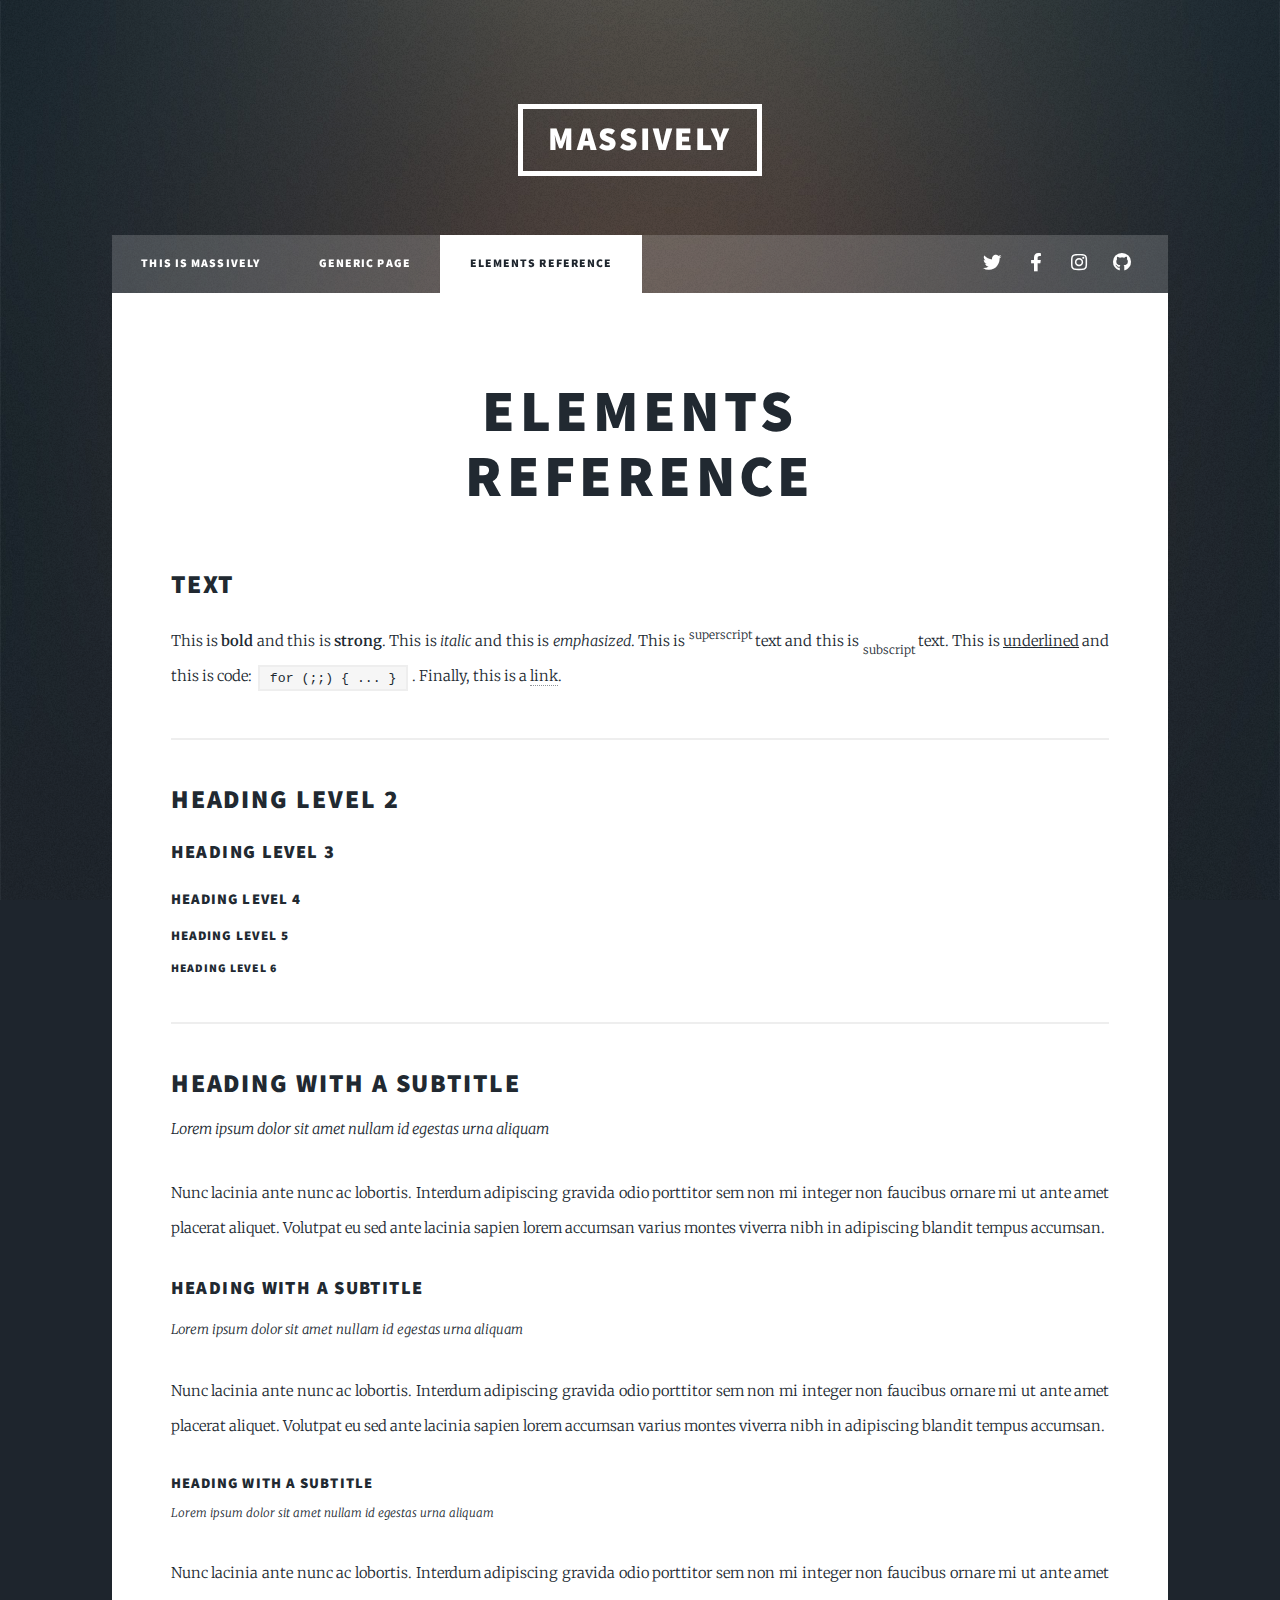
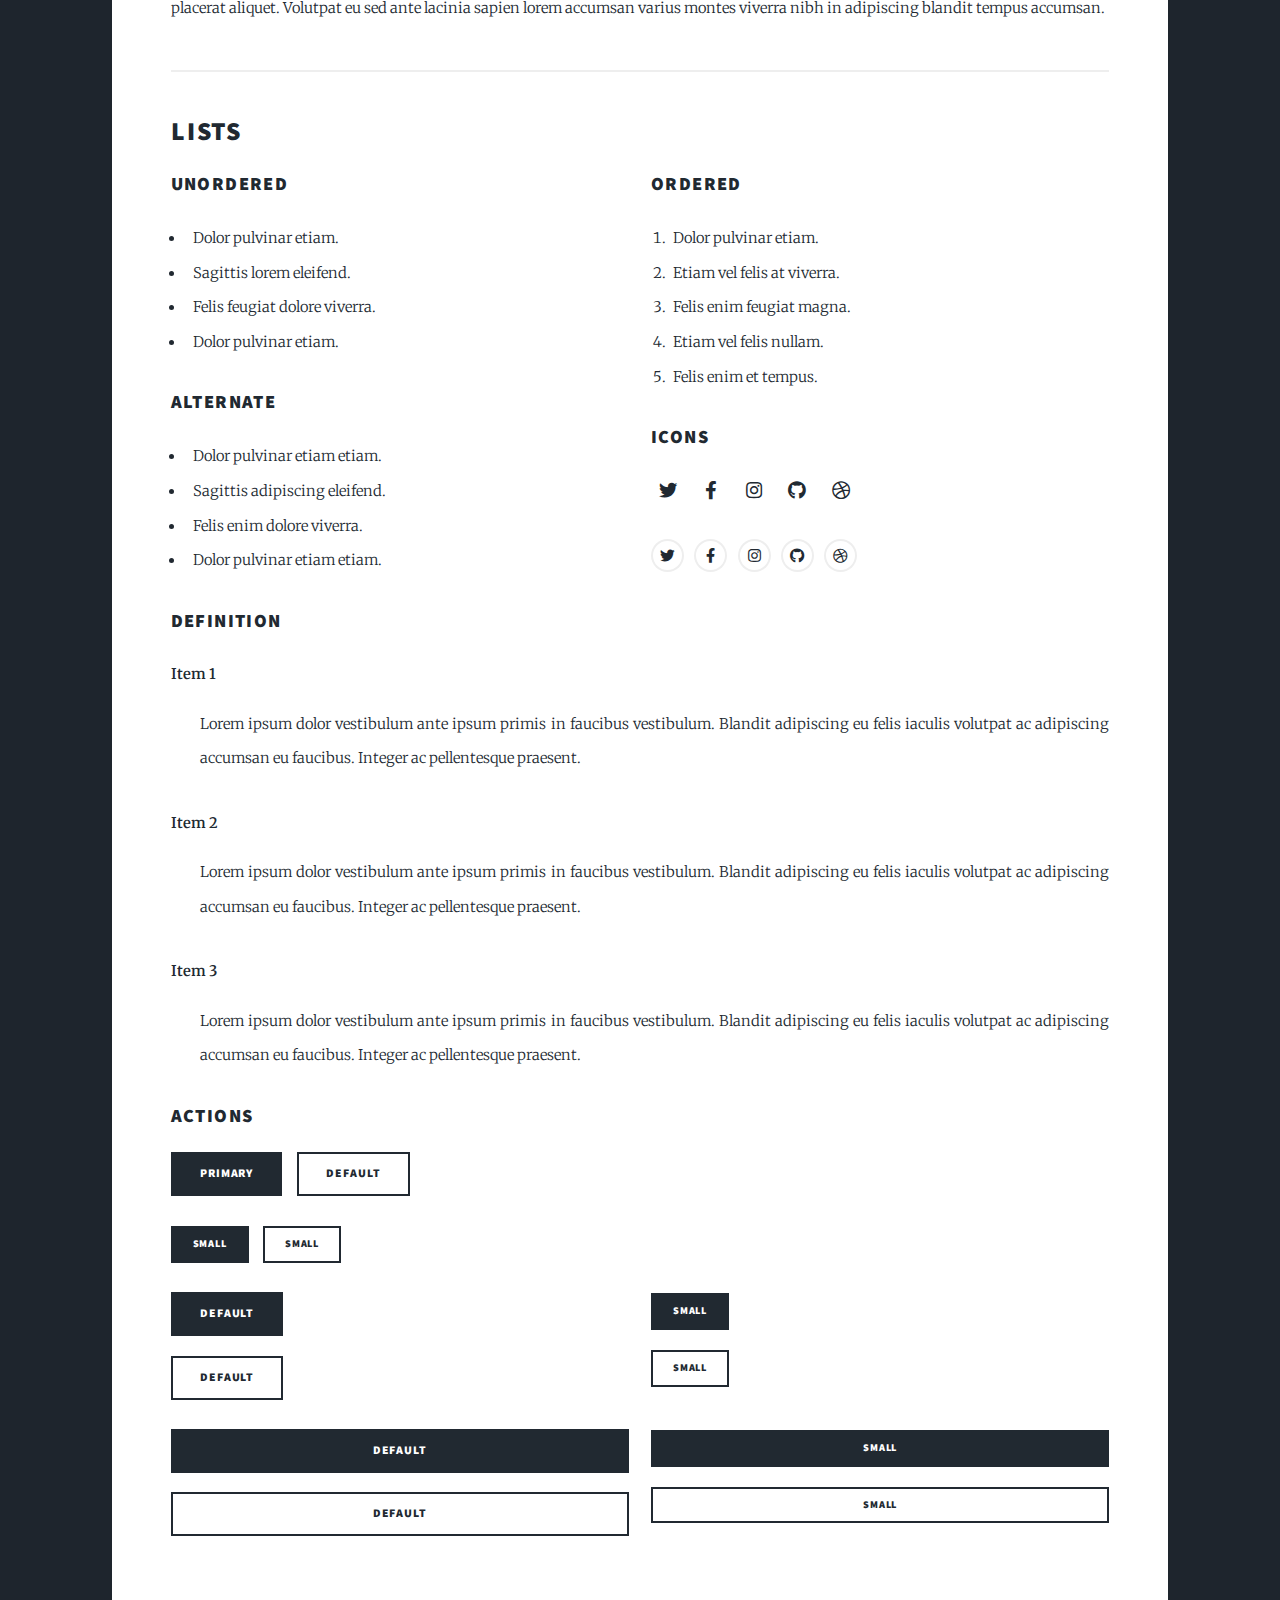
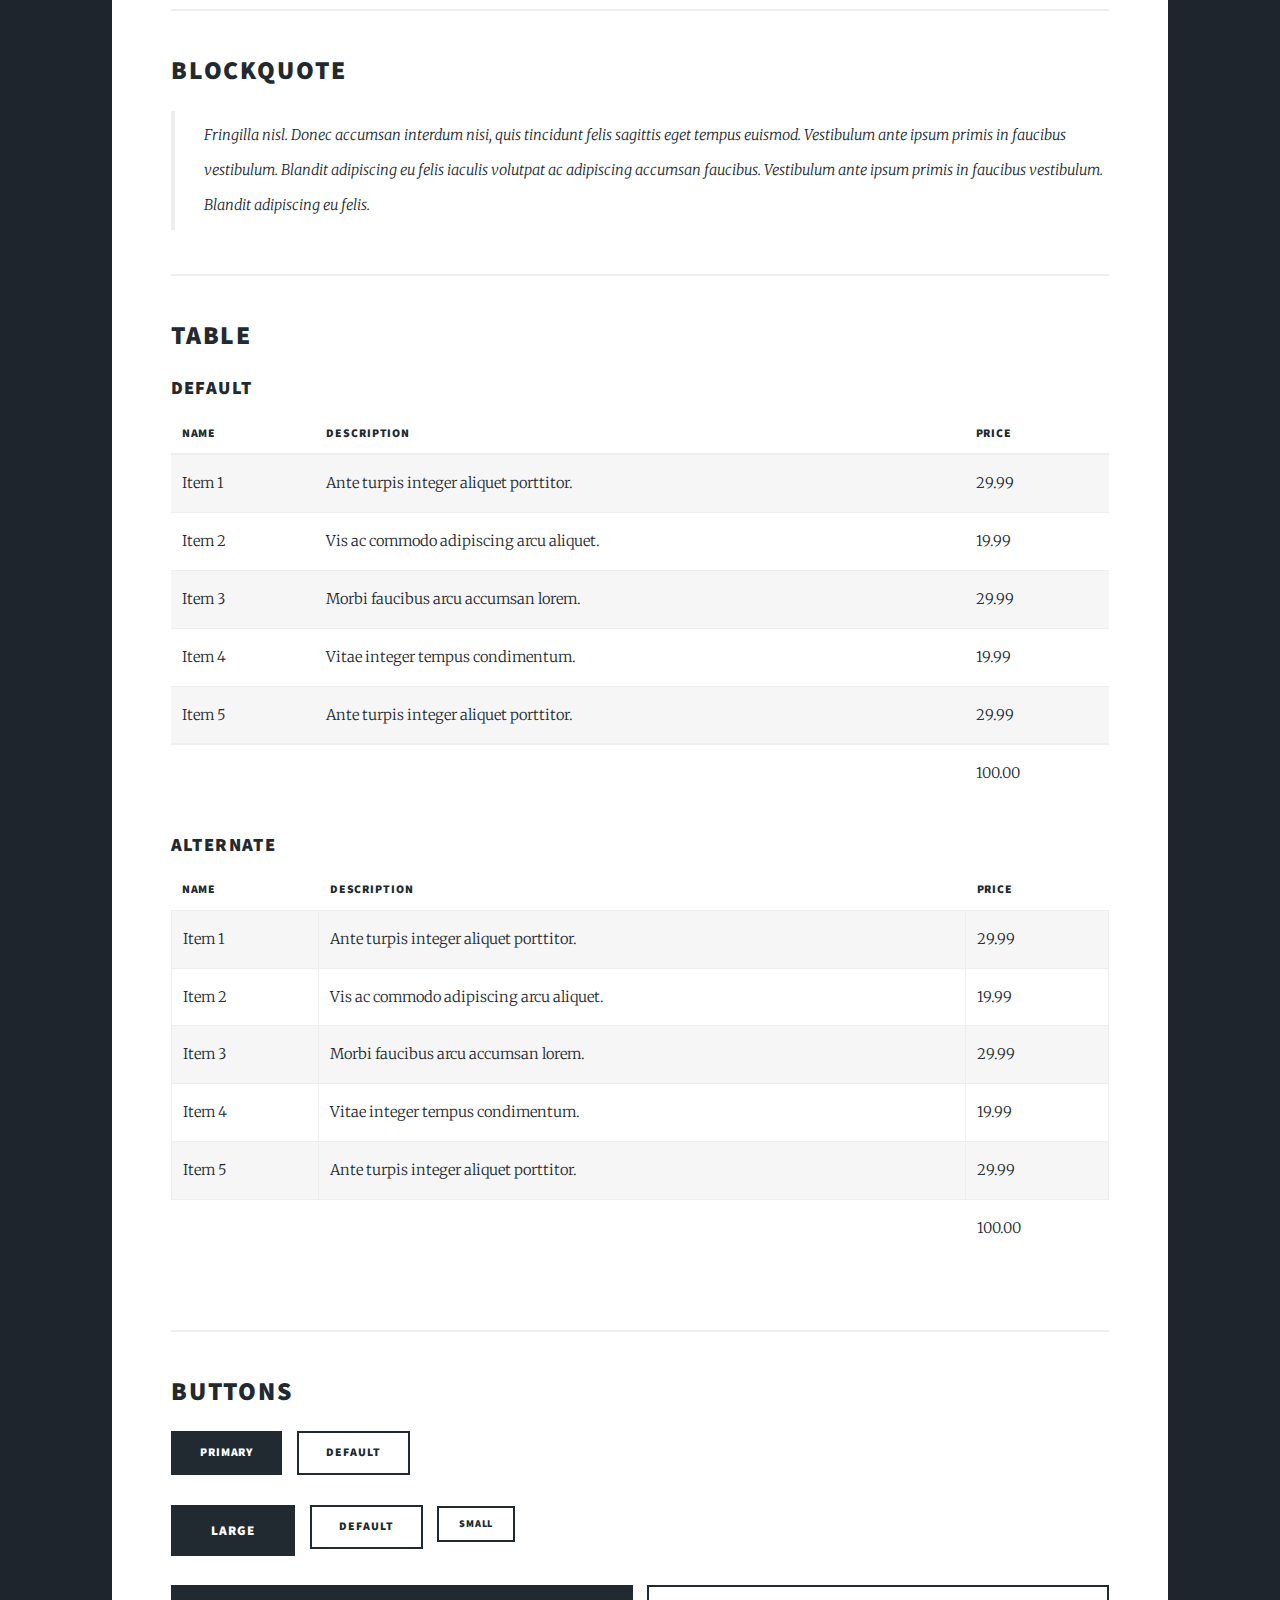
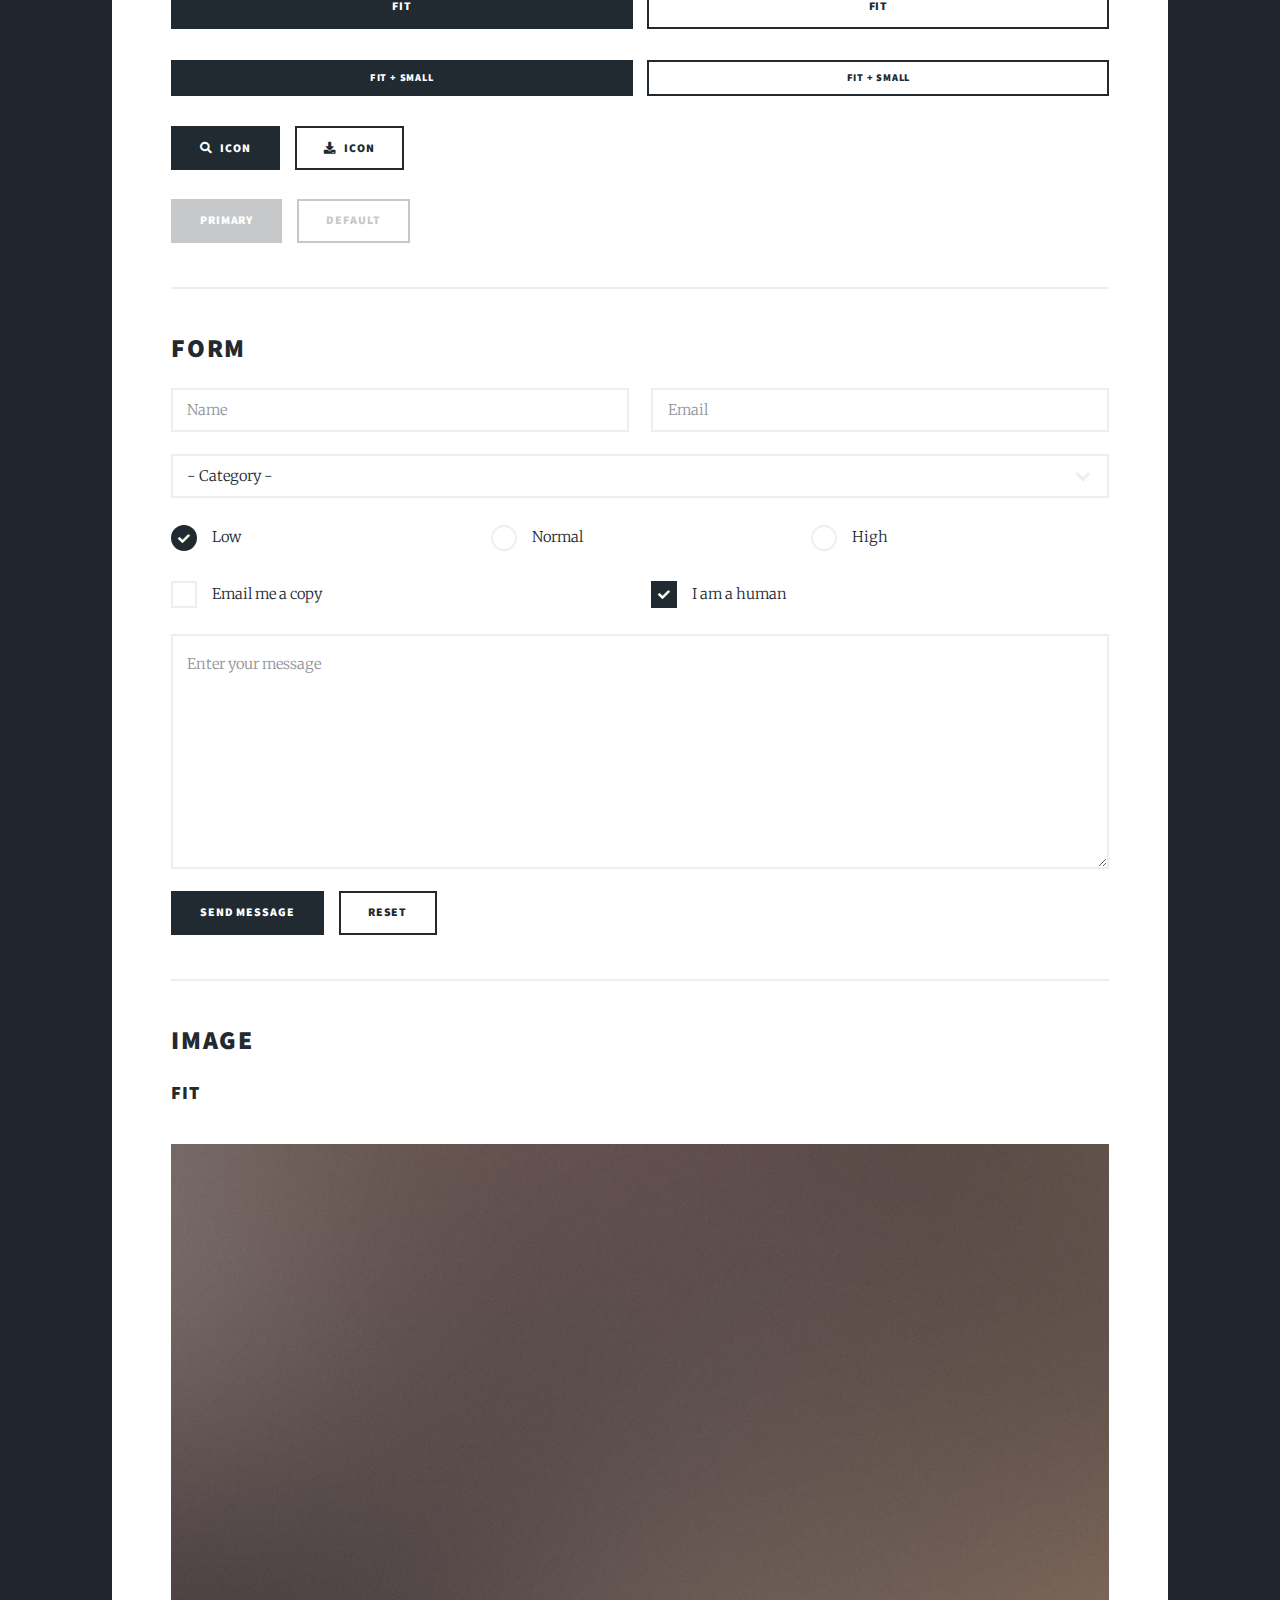
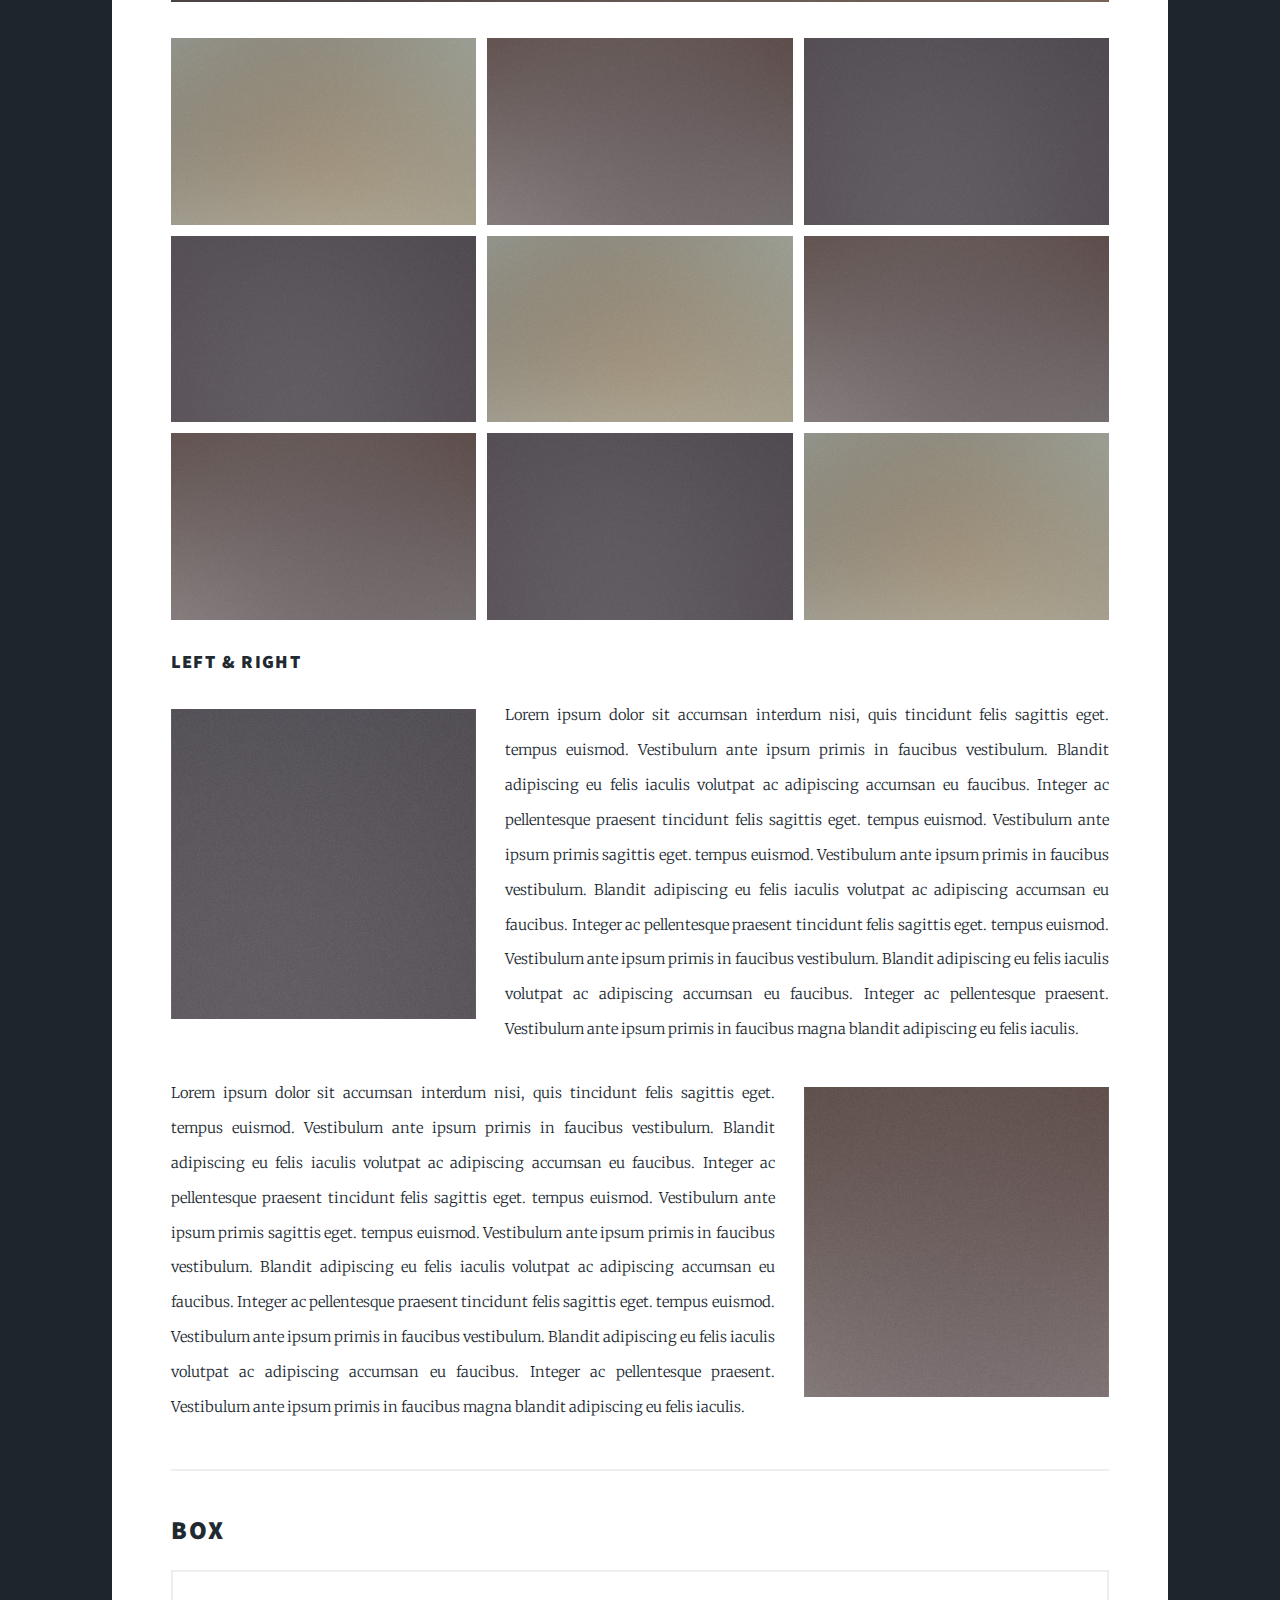
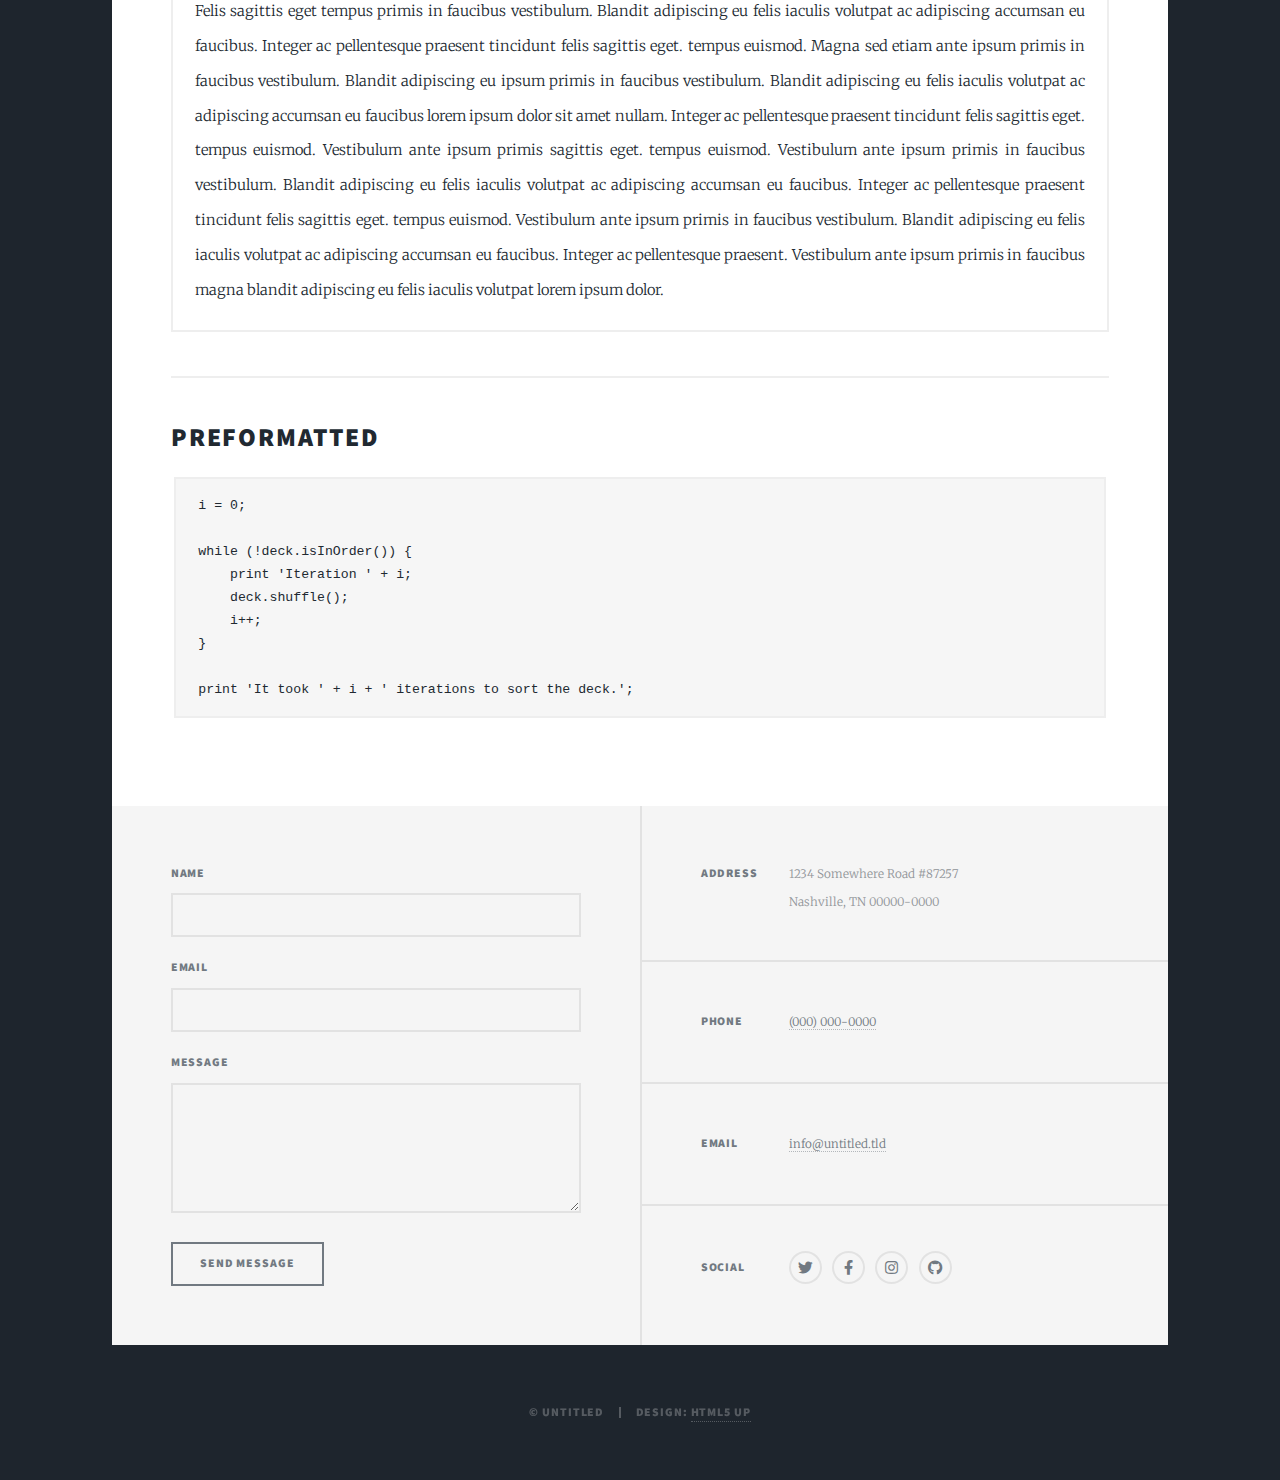
==== elements.html @ 95b08c9f "Add files via upload" ====
<!DOCTYPE HTML>
<!--
	Massively by HTML5 UP
	html5up.net | @ajlkn
	Free for personal and commercial use under the CCA 3.0 license (html5up.net/license)
-->
<html>
	<head>
		<title>Elements Reference - Massively by HTML5 UP</title>
		<meta charset="utf-8" />
		<meta name="viewport" content="width=device-width, initial-scale=1, user-scalable=no" />
		<link rel="stylesheet" href="assets/css/main.css" />
		<noscript><link rel="stylesheet" href="assets/css/noscript.css" /></noscript>
	</head>
	<body class="is-preload">

		<!-- Wrapper -->
			<div id="wrapper">

				<!-- Header -->
					<header id="header">
						<a href="index.html" class="logo">Massively</a>
					</header>

				<!-- Nav -->
					<nav id="nav">
						<ul class="links">
							<li><a href="index.html">This is Massively</a></li>
							<li><a href="generic.html">Generic Page</a></li>
							<li class="active"><a href="elements.html">Elements Reference</a></li>
						</ul>
						<ul class="icons">
							<li><a href="#" class="icon brands fa-twitter"><span class="label">Twitter</span></a></li>
							<li><a href="#" class="icon brands fa-facebook-f"><span class="label">Facebook</span></a></li>
							<li><a href="#" class="icon brands fa-instagram"><span class="label">Instagram</span></a></li>
							<li><a href="#" class="icon brands fa-github"><span class="label">GitHub</span></a></li>
						</ul>
					</nav>

				<!-- Main -->
					<div id="main">

						<!-- Post -->
							<section class="post">
								<header class="major">
									<h1>Elements<br />
									Reference</h1>
								</header>

								<!-- Text stuff -->
									<h2>Text</h2>
									<p>This is <b>bold</b> and this is <strong>strong</strong>. This is <i>italic</i> and this is <em>emphasized</em>.
									This is <sup>superscript</sup> text and this is <sub>subscript</sub> text.
									This is <u>underlined</u> and this is code: <code>for (;;) { ... }</code>.
									Finally, this is a <a href="#">link</a>.</p>
									<hr />
									<h2>Heading Level 2</h2>
									<h3>Heading Level 3</h3>
									<h4>Heading Level 4</h4>
									<h5>Heading Level 5</h5>
									<h6>Heading Level 6</h6>
									<hr />
									<header>
										<h2>Heading with a Subtitle</h2>
										<p>Lorem ipsum dolor sit amet nullam id egestas urna aliquam</p>
									</header>
									<p>Nunc lacinia ante nunc ac lobortis. Interdum adipiscing gravida odio porttitor sem non mi integer non faucibus ornare mi ut ante amet placerat aliquet. Volutpat eu sed ante lacinia sapien lorem accumsan varius montes viverra nibh in adipiscing blandit tempus accumsan.</p>
									<header>
										<h3>Heading with a Subtitle</h3>
										<p>Lorem ipsum dolor sit amet nullam id egestas urna aliquam</p>
									</header>
									<p>Nunc lacinia ante nunc ac lobortis. Interdum adipiscing gravida odio porttitor sem non mi integer non faucibus ornare mi ut ante amet placerat aliquet. Volutpat eu sed ante lacinia sapien lorem accumsan varius montes viverra nibh in adipiscing blandit tempus accumsan.</p>
									<header>
										<h4>Heading with a Subtitle</h4>
										<p>Lorem ipsum dolor sit amet nullam id egestas urna aliquam</p>
									</header>
									<p>Nunc lacinia ante nunc ac lobortis. Interdum adipiscing gravida odio porttitor sem non mi integer non faucibus ornare mi ut ante amet placerat aliquet. Volutpat eu sed ante lacinia sapien lorem accumsan varius montes viverra nibh in adipiscing blandit tempus accumsan.</p>

									<hr />

								<!-- Lists -->
									<h2>Lists</h2>
									<div class="row">
										<div class="col-6 col-12-small">

											<h3>Unordered</h3>
											<ul>
												<li>Dolor pulvinar etiam.</li>
												<li>Sagittis lorem eleifend.</li>
												<li>Felis feugiat dolore viverra.</li>
												<li>Dolor pulvinar etiam.</li>
											</ul>

											<h3>Alternate</h3>
											<ul class="alt">
												<li>Dolor pulvinar etiam etiam.</li>
												<li>Sagittis adipiscing eleifend.</li>
												<li>Felis enim dolore viverra.</li>
												<li>Dolor pulvinar etiam etiam.</li>
											</ul>

										</div>
										<div class="col-6 col-12-small">

											<h3>Ordered</h3>
											<ol>
												<li>Dolor pulvinar etiam.</li>
												<li>Etiam vel felis at viverra.</li>
												<li>Felis enim feugiat magna.</li>
												<li>Etiam vel felis nullam.</li>
												<li>Felis enim et tempus.</li>
											</ol>

											<h3>Icons</h3>
											<ul class="icons">
												<li><a href="#" class="icon brands fa-twitter"><span class="label">Twitter</span></a></li>
												<li><a href="#" class="icon brands fa-facebook-f"><span class="label">Facebook</span></a></li>
												<li><a href="#" class="icon brands fa-instagram"><span class="label">Instagram</span></a></li>
												<li><a href="#" class="icon brands fa-github"><span class="label">Github</span></a></li>
												<li><a href="#" class="icon brands fa-dribbble"><span class="label">Dribbble</span></a></li>
											</ul>
											<ul class="icons alt">
												<li><a href="#" class="icon brands alt fa-twitter"><span class="label">Twitter</span></a></li>
												<li><a href="#" class="icon brands alt fa-facebook-f"><span class="label">Facebook</span></a></li>
												<li><a href="#" class="icon brands alt fa-instagram"><span class="label">Instagram</span></a></li>
												<li><a href="#" class="icon brands alt fa-github"><span class="label">Github</span></a></li>
												<li><a href="#" class="icon brands alt fa-dribbble"><span class="label">Dribbble</span></a></li>
											</ul>

										</div>
									</div>
									<h3>Definition</h3>
									<dl>
										<dt>Item 1</dt>
										<dd>
											<p>Lorem ipsum dolor vestibulum ante ipsum primis in faucibus vestibulum. Blandit adipiscing eu felis iaculis volutpat ac adipiscing accumsan eu faucibus. Integer ac pellentesque praesent.</p>
										</dd>
										<dt>Item 2</dt>
										<dd>
											<p>Lorem ipsum dolor vestibulum ante ipsum primis in faucibus vestibulum. Blandit adipiscing eu felis iaculis volutpat ac adipiscing accumsan eu faucibus. Integer ac pellentesque praesent.</p>
										</dd>
										<dt>Item 3</dt>
										<dd>
											<p>Lorem ipsum dolor vestibulum ante ipsum primis in faucibus vestibulum. Blandit adipiscing eu felis iaculis volutpat ac adipiscing accumsan eu faucibus. Integer ac pellentesque praesent.</p>
										</dd>
									</dl>

									<h3>Actions</h3>
									<ul class="actions">
										<li><a href="#" class="button primary">Primary</a></li>
										<li><a href="#" class="button">Default</a></li>
									</ul>
									<ul class="actions small">
										<li><a href="#" class="button primary small">Small</a></li>
										<li><a href="#" class="button small">Small</a></li>
									</ul>
									<div class="row">
										<div class="col-6 col-12-small">
											<ul class="actions stacked">
												<li><a href="#" class="button primary">Default</a></li>
												<li><a href="#" class="button">Default</a></li>
											</ul>
										</div>
										<div class="col-6 col-12-small">
											<ul class="actions stacked">
												<li><a href="#" class="button primary small">Small</a></li>
												<li><a href="#" class="button small">Small</a></li>
											</ul>
										</div>
									</div>
									<div class="row">
										<div class="col-6 col-12-small">
											<ul class="actions stacked">
												<li><a href="#" class="button primary fit">Default</a></li>
												<li><a href="#" class="button fit">Default</a></li>
											</ul>
										</div>
										<div class="col-6 col-12-small">
											<ul class="actions stacked">
												<li><a href="#" class="button primary small fit">Small</a></li>
												<li><a href="#" class="button small fit">Small</a></li>
											</ul>
										</div>
									</div>

									<hr />

								<!-- Blockquote -->
									<h2>Blockquote</h2>
									<blockquote>Fringilla nisl. Donec accumsan interdum nisi, quis tincidunt felis sagittis eget tempus euismod. Vestibulum ante ipsum primis in faucibus vestibulum. Blandit adipiscing eu felis iaculis volutpat ac adipiscing accumsan faucibus. Vestibulum ante ipsum primis in faucibus vestibulum. Blandit adipiscing eu felis.</blockquote>

									<hr />

								<!-- Table -->
									<h2>Table</h2>

									<h3>Default</h3>
									<div class="table-wrapper">
										<table>
											<thead>
												<tr>
													<th>Name</th>
													<th>Description</th>
													<th>Price</th>
												</tr>
											</thead>
											<tbody>
												<tr>
													<td>Item 1</td>
													<td>Ante turpis integer aliquet porttitor.</td>
													<td>29.99</td>
												</tr>
												<tr>
													<td>Item 2</td>
													<td>Vis ac commodo adipiscing arcu aliquet.</td>
													<td>19.99</td>
												</tr>
												<tr>
													<td>Item 3</td>
													<td> Morbi faucibus arcu accumsan lorem.</td>
													<td>29.99</td>
												</tr>
												<tr>
													<td>Item 4</td>
													<td>Vitae integer tempus condimentum.</td>
													<td>19.99</td>
												</tr>
												<tr>
													<td>Item 5</td>
													<td>Ante turpis integer aliquet porttitor.</td>
													<td>29.99</td>
												</tr>
											</tbody>
											<tfoot>
												<tr>
													<td colspan="2"></td>
													<td>100.00</td>
												</tr>
											</tfoot>
										</table>
									</div>

									<h3>Alternate</h3>
									<div class="table-wrapper">
										<table class="alt">
											<thead>
												<tr>
													<th>Name</th>
													<th>Description</th>
													<th>Price</th>
												</tr>
											</thead>
											<tbody>
												<tr>
													<td>Item 1</td>
													<td>Ante turpis integer aliquet porttitor.</td>
													<td>29.99</td>
												</tr>
												<tr>
													<td>Item 2</td>
													<td>Vis ac commodo adipiscing arcu aliquet.</td>
													<td>19.99</td>
												</tr>
												<tr>
													<td>Item 3</td>
													<td> Morbi faucibus arcu accumsan lorem.</td>
													<td>29.99</td>
												</tr>
												<tr>
													<td>Item 4</td>
													<td>Vitae integer tempus condimentum.</td>
													<td>19.99</td>
												</tr>
												<tr>
													<td>Item 5</td>
													<td>Ante turpis integer aliquet porttitor.</td>
													<td>29.99</td>
												</tr>
											</tbody>
											<tfoot>
												<tr>
													<td colspan="2"></td>
													<td>100.00</td>
												</tr>
											</tfoot>
										</table>
									</div>

									<hr />

								<!-- Buttons -->
									<h2>Buttons</h2>
									<ul class="actions">
										<li><a href="#" class="button primary">Primary</a></li>
										<li><a href="#" class="button">Default</a></li>
									</ul>
									<ul class="actions">
										<li><a href="#" class="button primary large">Large</a></li>
										<li><a href="#" class="button">Default</a></li>
										<li><a href="#" class="button small">Small</a></li>
									</ul>
									<ul class="actions fit">
										<li><a href="#" class="button primary fit">Fit</a></li>
										<li><a href="#" class="button fit">Fit</a></li>
									</ul>
									<ul class="actions fit small">
										<li><a href="#" class="button primary fit small">Fit + Small</a></li>
										<li><a href="#" class="button fit small">Fit + Small</a></li>
									</ul>
									<ul class="actions">
										<li><a href="#" class="button primary icon solid fa-search">Icon</a></li>
										<li><a href="#" class="button icon solid fa-download">Icon</a></li>
									</ul>
									<ul class="actions">
										<li><span class="button primary disabled">Primary</span></li>
										<li><span class="button disabled">Default</span></li>
									</ul>

									<hr />

								<!-- Form -->
									<h2>Form</h2>

									<form method="post" action="#">
										<div class="row gtr-uniform">
											<div class="col-6 col-12-xsmall">
												<input type="text" name="demo-name" id="demo-name" value="" placeholder="Name" />
											</div>
											<div class="col-6 col-12-xsmall">
												<input type="email" name="demo-email" id="demo-email" value="" placeholder="Email" />
											</div>
											<!-- Break -->
											<div class="col-12">
												<select name="demo-category" id="demo-category">
													<option value="">- Category -</option>
													<option value="1">Manufacturing</option>
													<option value="1">Shipping</option>
													<option value="1">Administration</option>
													<option value="1">Human Resources</option>
												</select>
											</div>
											<!-- Break -->
											<div class="col-4 col-12-small">
												<input type="radio" id="demo-priority-low" name="demo-priority" checked>
												<label for="demo-priority-low">Low</label>
											</div>
											<div class="col-4 col-12-small">
												<input type="radio" id="demo-priority-normal" name="demo-priority">
												<label for="demo-priority-normal">Normal</label>
											</div>
											<div class="col-4 col-12-small">
												<input type="radio" id="demo-priority-high" name="demo-priority">
												<label for="demo-priority-high">High</label>
											</div>
											<!-- Break -->
											<div class="col-6 col-12-small">
												<input type="checkbox" id="demo-copy" name="demo-copy">
												<label for="demo-copy">Email me a copy</label>
											</div>
											<div class="col-6 col-12-small">
												<input type="checkbox" id="demo-human" name="demo-human" checked>
												<label for="demo-human">I am a human</label>
											</div>
											<!-- Break -->
											<div class="col-12">
												<textarea name="demo-message" id="demo-message" placeholder="Enter your message" rows="6"></textarea>
											</div>
											<!-- Break -->
											<div class="col-12">
												<ul class="actions">
													<li><input type="submit" value="Send Message" class="primary" /></li>
													<li><input type="reset" value="Reset" /></li>
												</ul>
											</div>
										</div>
									</form>

									<hr />

								<!-- Image -->
									<h2>Image</h2>

									<h3>Fit</h3>
									<span class="image fit"><img src="images/pic01.jpg" alt="" /></span>
									<div class="box alt">
										<div class="row gtr-50 gtr-uniform">
											<div class="col-4"><span class="image fit"><img src="images/pic02.jpg" alt="" /></span></div>
											<div class="col-4"><span class="image fit"><img src="images/pic03.jpg" alt="" /></span></div>
											<div class="col-4"><span class="image fit"><img src="images/pic04.jpg" alt="" /></span></div>
											<!-- Break -->
											<div class="col-4"><span class="image fit"><img src="images/pic04.jpg" alt="" /></span></div>
											<div class="col-4"><span class="image fit"><img src="images/pic02.jpg" alt="" /></span></div>
											<div class="col-4"><span class="image fit"><img src="images/pic03.jpg" alt="" /></span></div>
											<!-- Break -->
											<div class="col-4"><span class="image fit"><img src="images/pic03.jpg" alt="" /></span></div>
											<div class="col-4"><span class="image fit"><img src="images/pic04.jpg" alt="" /></span></div>
											<div class="col-4"><span class="image fit"><img src="images/pic02.jpg" alt="" /></span></div>
										</div>
									</div>

									<h3>Left &amp; Right</h3>
									<p><span class="image left"><img src="images/pic08.jpg" alt="" /></span>Lorem ipsum dolor sit accumsan interdum nisi, quis tincidunt felis sagittis eget. tempus euismod. Vestibulum ante ipsum primis in faucibus vestibulum. Blandit adipiscing eu felis iaculis volutpat ac adipiscing accumsan eu faucibus. Integer ac pellentesque praesent tincidunt felis sagittis eget. tempus euismod. Vestibulum ante ipsum primis sagittis eget. tempus euismod. Vestibulum ante ipsum primis in faucibus vestibulum. Blandit adipiscing eu felis iaculis volutpat ac adipiscing accumsan eu faucibus. Integer ac pellentesque praesent tincidunt felis sagittis eget. tempus euismod. Vestibulum ante ipsum primis in faucibus vestibulum. Blandit adipiscing eu felis iaculis volutpat ac adipiscing accumsan eu faucibus. Integer ac pellentesque praesent. Vestibulum ante ipsum primis in faucibus magna blandit adipiscing eu felis iaculis.</p>
									<p><span class="image right"><img src="images/pic09.jpg" alt="" /></span>Lorem ipsum dolor sit accumsan interdum nisi, quis tincidunt felis sagittis eget. tempus euismod. Vestibulum ante ipsum primis in faucibus vestibulum. Blandit adipiscing eu felis iaculis volutpat ac adipiscing accumsan eu faucibus. Integer ac pellentesque praesent tincidunt felis sagittis eget. tempus euismod. Vestibulum ante ipsum primis sagittis eget. tempus euismod. Vestibulum ante ipsum primis in faucibus vestibulum. Blandit adipiscing eu felis iaculis volutpat ac adipiscing accumsan eu faucibus. Integer ac pellentesque praesent tincidunt felis sagittis eget. tempus euismod. Vestibulum ante ipsum primis in faucibus vestibulum. Blandit adipiscing eu felis iaculis volutpat ac adipiscing accumsan eu faucibus. Integer ac pellentesque praesent. Vestibulum ante ipsum primis in faucibus magna blandit adipiscing eu felis iaculis.</p>

									<hr />

								<!-- Box -->
									<h2>Box</h2>
									<div class="box">
										<p>Felis sagittis eget tempus primis in faucibus vestibulum. Blandit adipiscing eu felis iaculis volutpat ac adipiscing accumsan eu faucibus. Integer ac pellentesque praesent tincidunt felis sagittis eget. tempus euismod. Magna sed etiam ante ipsum primis in faucibus vestibulum. Blandit adipiscing eu ipsum primis in faucibus vestibulum. Blandit adipiscing eu felis iaculis volutpat ac adipiscing accumsan eu faucibus lorem ipsum dolor sit amet nullam. Integer ac pellentesque praesent tincidunt felis sagittis eget. tempus euismod. Vestibulum ante ipsum primis sagittis eget. tempus euismod. Vestibulum ante ipsum primis in faucibus vestibulum. Blandit adipiscing eu felis iaculis volutpat ac adipiscing accumsan eu faucibus. Integer ac pellentesque praesent tincidunt felis sagittis eget. tempus euismod. Vestibulum ante ipsum primis in faucibus vestibulum. Blandit adipiscing eu felis iaculis volutpat ac adipiscing accumsan eu faucibus. Integer ac pellentesque praesent. Vestibulum ante ipsum primis in faucibus magna blandit adipiscing eu felis iaculis volutpat lorem ipsum dolor.</p>
									</div>

									<hr />

								<!-- Preformatted Code -->
									<h2>Preformatted</h2>
									<pre><code>i = 0;

while (!deck.isInOrder()) {
    print 'Iteration ' + i;
    deck.shuffle();
    i++;
}

print 'It took ' + i + ' iterations to sort the deck.';
</code></pre>

							</section>

					</div>

				<!-- Footer -->
					<footer id="footer">
						<section>
							<form method="post" action="#">
								<div class="fields">
									<div class="field">
										<label for="name">Name</label>
										<input type="text" name="name" id="name" />
									</div>
									<div class="field">
										<label for="email">Email</label>
										<input type="text" name="email" id="email" />
									</div>
									<div class="field">
										<label for="message">Message</label>
										<textarea name="message" id="message" rows="3"></textarea>
									</div>
								</div>
								<ul class="actions">
									<li><input type="submit" value="Send Message" /></li>
								</ul>
							</form>
						</section>
						<section class="split contact">
							<section class="alt">
								<h3>Address</h3>
								<p>1234 Somewhere Road #87257<br />
								Nashville, TN 00000-0000</p>
							</section>
							<section>
								<h3>Phone</h3>
								<p><a href="#">(000) 000-0000</a></p>
							</section>
							<section>
								<h3>Email</h3>
								<p><a href="#">info@untitled.tld</a></p>
							</section>
							<section>
								<h3>Social</h3>
								<ul class="icons alt">
									<li><a href="#" class="icon brands alt fa-twitter"><span class="label">Twitter</span></a></li>
									<li><a href="#" class="icon brands alt fa-facebook-f"><span class="label">Facebook</span></a></li>
									<li><a href="#" class="icon brands alt fa-instagram"><span class="label">Instagram</span></a></li>
									<li><a href="#" class="icon brands alt fa-github"><span class="label">GitHub</span></a></li>
								</ul>
							</section>
						</section>
					</footer>

				<!-- Copyright -->
					<div id="copyright">
						<ul><li>&copy; Untitled</li><li>Design: <a href="https://html5up.net">HTML5 UP</a></li></ul>
					</div>

			</div>

		<!-- Scripts -->
			<script src="assets/js/jquery.min.js"></script>
			<script src="assets/js/jquery.scrollex.min.js"></script>
			<script src="assets/js/jquery.scrolly.min.js"></script>
			<script src="assets/js/browser.min.js"></script>
			<script src="assets/js/breakpoints.min.js"></script>
			<script src="assets/js/util.js"></script>
			<script src="assets/js/main.js"></script>

	</body>
</html>
---- assets/css/main.css ----
@import url(fontawesome-all.min.css);
@import url("https://fonts.googleapis.com/css?family=Merriweather:300,700,300italic,700italic|Source+Sans+Pro:900");

/*
	Massively by HTML5 UP
	html5up.net | @ajlkn
	Free for personal and commercial use under the CCA 3.0 license (html5up.net/license)
*/

html, body, div, span, applet, object,
iframe, h1, h2, h3, h4, h5, h6, p, blockquote,
pre, a, abbr, acronym, address, big, cite,
code, del, dfn, em, img, ins, kbd, q, s, samp,
small, strike, strong, sub, sup, tt, var, b,
u, i, center, dl, dt, dd, ol, ul, li, fieldset,
form, label, legend, table, caption, tbody,
tfoot, thead, tr, th, td, article, aside,
canvas, details, embed, figure, figcaption,
footer, header, hgroup, menu, nav, output, ruby,
section, summary, time, mark, audio, video {
	margin: 0;
	padding: 0;
	border: 0;
	font-size: 100%;
	font: inherit;
	vertical-align: baseline;}

article, aside, details, figcaption, figure,
footer, header, hgroup, menu, nav, section {
	display: block;}

body {
	line-height: 1;
}

ol, ul {
	list-style: none;
}

blockquote, q {
	quotes: none;
}

	blockquote:before, blockquote:after, q:before, q:after {
		content: '';
		content: none;
	}

table {
	border-collapse: collapse;
	border-spacing: 0;
}

body {
	-webkit-text-size-adjust: none;
}

mark {
	background-color: transparent;
	color: inherit;
}

input::-moz-focus-inner {
	border: 0;
	padding: 0;
}

input, select, textarea {
	-moz-appearance: none;
	-webkit-appearance: none;
	-ms-appearance: none;
	appearance: none;
}

/* Basic */

	@-ms-viewport {
		width: device-width;
	}

	body {
		-ms-overflow-style: scrollbar;
	}

	@media screen and (max-width: 480px) {

		html, body {
			min-width: 320px;
		}

	}

	html {
		box-sizing: border-box;
	}

	*, *:before, *:after {
		box-sizing: inherit;
	}

	body {
		background-color: #1e252d;
	}

		body.is-preload *, body.is-preload *:before, body.is-preload *:after {
			-moz-animation: none !important;
			-webkit-animation: none !important;
			-ms-animation: none !important;
			animation: none !important;
			-moz-transition: none !important;
			-webkit-transition: none !important;
			-ms-transition: none !important;
			transition: none !important;
		}

/* Type */

	html {
		font-size: 16pt;
	}

		@media screen and (max-width: 1680px) {

			html {
				font-size: 12pt;
			}

		}

		@media screen and (max-width: 1280px) {

			html {
				font-size: 11pt;
			}

		}

		@media screen and (max-width: 360px) {

			html {
				font-size: 10pt;
			}

		}

	body {
		color: #212931;
	}

	body, input, select, textarea {
		font-family: "Merriweather", Georgia, serif;
		font-weight: 300;
		font-size: 1rem;
		line-height: 2.375;
	}

	a {
		-moz-transition: color 0.2s ease-in-out, background-color 0.2s ease-in-out, border-color 0.2s ease-in-out, box-shadow 0.2s ease-in-out;
		-webkit-transition: color 0.2s ease-in-out, background-color 0.2s ease-in-out, border-color 0.2s ease-in-out, box-shadow 0.2s ease-in-out;
		-ms-transition: color 0.2s ease-in-out, background-color 0.2s ease-in-out, border-color 0.2s ease-in-out, box-shadow 0.2s ease-in-out;
		transition: color 0.2s ease-in-out, background-color 0.2s ease-in-out, border-color 0.2s ease-in-out, box-shadow 0.2s ease-in-out;
		border-bottom: dotted 1px;
		text-decoration: none;
	}

		a:hover {
			border-bottom-color: transparent;
		}

	strong, b {
		font-weight: 600;
	}

	em, i {
		font-style: italic;
	}

	p {
		text-align: justify;
		margin: 0 0 2rem 0;
	}

	h1, h2, h3, h4, h5, h6 {
		font-family: "Source Sans Pro", Helvetica, sans-serif;
		font-weight: 900;
		line-height: 1.5;
		letter-spacing: 0.075em;
		text-transform: uppercase;
		margin: 0 0 1rem 0;
	}

		h1 a, h2 a, h3 a, h4 a, h5 a, h6 a {
			border-bottom: 0;
			color: inherit;
			text-decoration: none;
		}

	h1 {
		font-size: 4rem;
		line-height: 1.1;
		margin: 0 0 2rem 0;
	}

	h2 {
		font-size: 1.75rem;
		line-height: 1.3;
		margin: 0 0 1.5rem 0;
	}

	h3 {
		font-size: 1.25rem;
		margin: 0 0 1.5rem 0;
	}

	h4 {
		font-size: 1rem;
	}

	h5 {
		font-size: 0.9rem;
	}

	h6 {
		font-size: 0.8rem;
	}

	sub {
		font-size: 0.8rem;
		position: relative;
		top: 0.5rem;
	}

	sup {
		font-size: 0.8rem;
		position: relative;
		top: -0.5rem;
	}

	blockquote {
		border-left: solid 4px;
		font-style: italic;
		margin: 0 0 2rem 0;
		padding: 0.5rem 0 0.5rem 2rem;
	}

	code {
		border: solid 2px;
		font-family: "Courier New", monospace;
		font-size: 0.9rem;
		margin: 0 0.25rem;
		padding: 0.25rem 0.65rem;
	}

	pre {
		-webkit-overflow-scrolling: touch;
		font-family: "Courier New", monospace;
		font-size: 0.9rem;
		margin: 0 0 2rem 0;
	}

		pre code {
			display: block;
			line-height: 1.75;
			padding: 1rem 1.5rem;
			overflow-x: auto;
		}

	hr {
		border: 0;
		border-bottom: solid 2px;
		margin: 3rem 0;
	}

		hr.major {
			margin: 5rem 0;
		}

	.align-left {
		text-align: left;
	}

	.align-center {
		text-align: center;
	}

	.align-right {
		text-align: right;
	}

	input, select, textarea {
		color: #212931;
	}

	a {
		color: #212931;
		border-bottom-color: rgba(33, 41, 49, 0.5);
	}

		a:hover {
			border-bottom-color: transparent;
			color: #18bfef !important;
		}

	strong, b {
		color: #212931;
	}

	h1, h2, h3, h4, h5, h6 {
		color: #212931;
	}

	blockquote {
		border-left-color: #eeeeee;
	}

	code {
		background: rgba(220, 220, 220, 0.25);
		border-color: #eeeeee;
	}

	hr {
		border-bottom-color: #eeeeee;
	}

/* Row */

	.row {
		display: flex;
		flex-wrap: wrap;
		box-sizing: border-box;
		align-items: stretch;
	}

		.row > * {
			box-sizing: border-box;
		}

		.row.gtr-uniform > * > :last-child {
			margin-bottom: 0;
		}

		.row.aln-left {
			justify-content: flex-start;
		}

		.row.aln-center {
			justify-content: center;
		}

		.row.aln-right {
			justify-content: flex-end;
		}

		.row.aln-top {
			align-items: flex-start;
		}

		.row.aln-middle {
			align-items: center;
		}

		.row.aln-bottom {
			align-items: flex-end;
		}

		.row > .imp {
			order: -1;
		}

		.row > .col-1 {
			width: 8.33333%;
		}

		.row > .off-1 {
			margin-left: 8.33333%;
		}

		.row > .col-2 {
			width: 16.66667%;
		}

		.row > .off-2 {
			margin-left: 16.66667%;
		}

		.row > .col-3 {
			width: 25%;
		}

		.row > .off-3 {
			margin-left: 25%;
		}

		.row > .col-4 {
			width: 33.33333%;
		}

		.row > .off-4 {
			margin-left: 33.33333%;
		}

		.row > .col-5 {
			width: 41.66667%;
		}

		.row > .off-5 {
			margin-left: 41.66667%;
		}

		.row > .col-6 {
			width: 50%;
		}

		.row > .off-6 {
			margin-left: 50%;
		}

		.row > .col-7 {
			width: 58.33333%;
		}

		.row > .off-7 {
			margin-left: 58.33333%;
		}

		.row > .col-8 {
			width: 66.66667%;
		}

		.row > .off-8 {
			margin-left: 66.66667%;
		}

		.row > .col-9 {
			width: 75%;
		}

		.row > .off-9 {
			margin-left: 75%;
		}

		.row > .col-10 {
			width: 83.33333%;
		}

		.row > .off-10 {
			margin-left: 83.33333%;
		}

		.row > .col-11 {
			width: 91.66667%;
		}

		.row > .off-11 {
			margin-left: 91.66667%;
		}

		.row > .col-12 {
			width: 100%;
		}

		.row > .off-12 {
			margin-left: 100%;
		}

		.row.gtr-0 {
			margin-top: 0;
			margin-left: 0rem;
		}

			.row.gtr-0 > * {
				padding: 0 0 0 0rem;
			}

			.row.gtr-0.gtr-uniform {
				margin-top: 0rem;
			}

				.row.gtr-0.gtr-uniform > * {
					padding-top: 0rem;
				}

		.row.gtr-25 {
			margin-top: 0;
			margin-left: -0.375rem;
		}

			.row.gtr-25 > * {
				padding: 0 0 0 0.375rem;
			}

			.row.gtr-25.gtr-uniform {
				margin-top: -0.375rem;
			}

				.row.gtr-25.gtr-uniform > * {
					padding-top: 0.375rem;
				}

		.row.gtr-50 {
			margin-top: 0;
			margin-left: -0.75rem;
		}

			.row.gtr-50 > * {
				padding: 0 0 0 0.75rem;
			}

			.row.gtr-50.gtr-uniform {
				margin-top: -0.75rem;
			}

				.row.gtr-50.gtr-uniform > * {
					padding-top: 0.75rem;
				}

		.row {
			margin-top: 0;
			margin-left: -1.5rem;
		}

			.row > * {
				padding: 0 0 0 1.5rem;
			}

			.row.gtr-uniform {
				margin-top: -1.5rem;
			}

				.row.gtr-uniform > * {
					padding-top: 1.5rem;
				}

		.row.gtr-150 {
			margin-top: 0;
			margin-left: -2.25rem;
		}

			.row.gtr-150 > * {
				padding: 0 0 0 2.25rem;
			}

			.row.gtr-150.gtr-uniform {
				margin-top: -2.25rem;
			}

				.row.gtr-150.gtr-uniform > * {
					padding-top: 2.25rem;
				}

		.row.gtr-200 {
			margin-top: 0;
			margin-left: -3rem;
		}

			.row.gtr-200 > * {
				padding: 0 0 0 3rem;
			}

			.row.gtr-200.gtr-uniform {
				margin-top: -3rem;
			}

				.row.gtr-200.gtr-uniform > * {
					padding-top: 3rem;
				}

		@media screen and (max-width: 1680px) {

			.row {
				display: flex;
				flex-wrap: wrap;
				box-sizing: border-box;
				align-items: stretch;
			}

				.row > * {
					box-sizing: border-box;
				}

				.row.gtr-uniform > * > :last-child {
					margin-bottom: 0;
				}

				.row.aln-left {
					justify-content: flex-start;
				}

				.row.aln-center {
					justify-content: center;
				}

				.row.aln-right {
					justify-content: flex-end;
				}

				.row.aln-top {
					align-items: flex-start;
				}

				.row.aln-middle {
					align-items: center;
				}

				.row.aln-bottom {
					align-items: flex-end;
				}

				.row > .imp-xlarge {
					order: -1;
				}

				.row > .col-1-xlarge {
					width: 8.33333%;
				}

				.row > .off-1-xlarge {
					margin-left: 8.33333%;
				}

				.row > .col-2-xlarge {
					width: 16.66667%;
				}

				.row > .off-2-xlarge {
					margin-left: 16.66667%;
				}

				.row > .col-3-xlarge {
					width: 25%;
				}

				.row > .off-3-xlarge {
					margin-left: 25%;
				}

				.row > .col-4-xlarge {
					width: 33.33333%;
				}

				.row > .off-4-xlarge {
					margin-left: 33.33333%;
				}

				.row > .col-5-xlarge {
					width: 41.66667%;
				}

				.row > .off-5-xlarge {
					margin-left: 41.66667%;
				}

				.row > .col-6-xlarge {
					width: 50%;
				}

				.row > .off-6-xlarge {
					margin-left: 50%;
				}

				.row > .col-7-xlarge {
					width: 58.33333%;
				}

				.row > .off-7-xlarge {
					margin-left: 58.33333%;
				}

				.row > .col-8-xlarge {
					width: 66.66667%;
				}

				.row > .off-8-xlarge {
					margin-left: 66.66667%;
				}

				.row > .col-9-xlarge {
					width: 75%;
				}

				.row > .off-9-xlarge {
					margin-left: 75%;
				}

				.row > .col-10-xlarge {
					width: 83.33333%;
				}

				.row > .off-10-xlarge {
					margin-left: 83.33333%;
				}

				.row > .col-11-xlarge {
					width: 91.66667%;
				}

				.row > .off-11-xlarge {
					margin-left: 91.66667%;
				}

				.row > .col-12-xlarge {
					width: 100%;
				}

				.row > .off-12-xlarge {
					margin-left: 100%;
				}

				.row.gtr-0 {
					margin-top: 0;
					margin-left: 0rem;
				}

					.row.gtr-0 > * {
						padding: 0 0 0 0rem;
					}

					.row.gtr-0.gtr-uniform {
						margin-top: 0rem;
					}

						.row.gtr-0.gtr-uniform > * {
							padding-top: 0rem;
						}

				.row.gtr-25 {
					margin-top: 0;
					margin-left: -0.375rem;
				}

					.row.gtr-25 > * {
						padding: 0 0 0 0.375rem;
					}

					.row.gtr-25.gtr-uniform {
						margin-top: -0.375rem;
					}

						.row.gtr-25.gtr-uniform > * {
							padding-top: 0.375rem;
						}

				.row.gtr-50 {
					margin-top: 0;
					margin-left: -0.75rem;
				}

					.row.gtr-50 > * {
						padding: 0 0 0 0.75rem;
					}

					.row.gtr-50.gtr-uniform {
						margin-top: -0.75rem;
					}

						.row.gtr-50.gtr-uniform > * {
							padding-top: 0.75rem;
						}

				.row {
					margin-top: 0;
					margin-left: -1.5rem;
				}

					.row > * {
						padding: 0 0 0 1.5rem;
					}

					.row.gtr-uniform {
						margin-top: -1.5rem;
					}

						.row.gtr-uniform > * {
							padding-top: 1.5rem;
						}

				.row.gtr-150 {
					margin-top: 0;
					margin-left: -2.25rem;
				}

					.row.gtr-150 > * {
						padding: 0 0 0 2.25rem;
					}

					.row.gtr-150.gtr-uniform {
						margin-top: -2.25rem;
					}

						.row.gtr-150.gtr-uniform > * {
							padding-top: 2.25rem;
						}

				.row.gtr-200 {
					margin-top: 0;
					margin-left: -3rem;
				}

					.row.gtr-200 > * {
						padding: 0 0 0 3rem;
					}

					.row.gtr-200.gtr-uniform {
						margin-top: -3rem;
					}

						.row.gtr-200.gtr-uniform > * {
							padding-top: 3rem;
						}

		}

		@media screen and (max-width: 1280px) {

			.row {
				display: flex;
				flex-wrap: wrap;
				box-sizing: border-box;
				align-items: stretch;
			}

				.row > * {
					box-sizing: border-box;
				}

				.row.gtr-uniform > * > :last-child {
					margin-bottom: 0;
				}

				.row.aln-left {
					justify-content: flex-start;
				}

				.row.aln-center {
					justify-content: center;
				}

				.row.aln-right {
					justify-content: flex-end;
				}

				.row.aln-top {
					align-items: flex-start;
				}

				.row.aln-middle {
					align-items: center;
				}

				.row.aln-bottom {
					align-items: flex-end;
				}

				.row > .imp-large {
					order: -1;
				}

				.row > .col-1-large {
					width: 8.33333%;
				}

				.row > .off-1-large {
					margin-left: 8.33333%;
				}

				.row > .col-2-large {
					width: 16.66667%;
				}

				.row > .off-2-large {
					margin-left: 16.66667%;
				}

				.row > .col-3-large {
					width: 25%;
				}

				.row > .off-3-large {
					margin-left: 25%;
				}

				.row > .col-4-large {
					width: 33.33333%;
				}

				.row > .off-4-large {
					margin-left: 33.33333%;
				}

				.row > .col-5-large {
					width: 41.66667%;
				}

				.row > .off-5-large {
					margin-left: 41.66667%;
				}

				.row > .col-6-large {
					width: 50%;
				}

				.row > .off-6-large {
					margin-left: 50%;
				}

				.row > .col-7-large {
					width: 58.33333%;
				}

				.row > .off-7-large {
					margin-left: 58.33333%;
				}

				.row > .col-8-large {
					width: 66.66667%;
				}

				.row > .off-8-large {
					margin-left: 66.66667%;
				}

				.row > .col-9-large {
					width: 75%;
				}

				.row > .off-9-large {
					margin-left: 75%;
				}

				.row > .col-10-large {
					width: 83.33333%;
				}

				.row > .off-10-large {
					margin-left: 83.33333%;
				}

				.row > .col-11-large {
					width: 91.66667%;
				}

				.row > .off-11-large {
					margin-left: 91.66667%;
				}

				.row > .col-12-large {
					width: 100%;
				}

				.row > .off-12-large {
					margin-left: 100%;
				}

				.row.gtr-0 {
					margin-top: 0;
					margin-left: 0rem;
				}

					.row.gtr-0 > * {
						padding: 0 0 0 0rem;
					}

					.row.gtr-0.gtr-uniform {
						margin-top: 0rem;
					}

						.row.gtr-0.gtr-uniform > * {
							padding-top: 0rem;
						}

				.row.gtr-25 {
					margin-top: 0;
					margin-left: -0.375rem;
				}

					.row.gtr-25 > * {
						padding: 0 0 0 0.375rem;
					}

					.row.gtr-25.gtr-uniform {
						margin-top: -0.375rem;
					}

						.row.gtr-25.gtr-uniform > * {
							padding-top: 0.375rem;
						}

				.row.gtr-50 {
					margin-top: 0;
					margin-left: -0.75rem;
				}

					.row.gtr-50 > * {
						padding: 0 0 0 0.75rem;
					}

					.row.gtr-50.gtr-uniform {
						margin-top: -0.75rem;
					}

						.row.gtr-50.gtr-uniform > * {
							padding-top: 0.75rem;
						}

				.row {
					margin-top: 0;
					margin-left: -1.5rem;
				}

					.row > * {
						padding: 0 0 0 1.5rem;
					}

					.row.gtr-uniform {
						margin-top: -1.5rem;
					}

						.row.gtr-uniform > * {
							padding-top: 1.5rem;
						}

				.row.gtr-150 {
					margin-top: 0;
					margin-left: -2.25rem;
				}

					.row.gtr-150 > * {
						padding: 0 0 0 2.25rem;
					}

					.row.gtr-150.gtr-uniform {
						margin-top: -2.25rem;
					}

						.row.gtr-150.gtr-uniform > * {
							padding-top: 2.25rem;
						}

				.row.gtr-200 {
					margin-top: 0;
					margin-left: -3rem;
				}

					.row.gtr-200 > * {
						padding: 0 0 0 3rem;
					}

					.row.gtr-200.gtr-uniform {
						margin-top: -3rem;
					}

						.row.gtr-200.gtr-uniform > * {
							padding-top: 3rem;
						}

		}

		@media screen and (max-width: 980px) {

			.row {
				display: flex;
				flex-wrap: wrap;
				box-sizing: border-box;
				align-items: stretch;
			}

				.row > * {
					box-sizing: border-box;
				}

				.row.gtr-uniform > * > :last-child {
					margin-bottom: 0;
				}

				.row.aln-left {
					justify-content: flex-start;
				}

				.row.aln-center {
					justify-content: center;
				}

				.row.aln-right {
					justify-content: flex-end;
				}

				.row.aln-top {
					align-items: flex-start;
				}

				.row.aln-middle {
					align-items: center;
				}

				.row.aln-bottom {
					align-items: flex-end;
				}

				.row > .imp-medium {
					order: -1;
				}

				.row > .col-1-medium {
					width: 8.33333%;
				}

				.row > .off-1-medium {
					margin-left: 8.33333%;
				}

				.row > .col-2-medium {
					width: 16.66667%;
				}

				.row > .off-2-medium {
					margin-left: 16.66667%;
				}

				.row > .col-3-medium {
					width: 25%;
				}

				.row > .off-3-medium {
					margin-left: 25%;
				}

				.row > .col-4-medium {
					width: 33.33333%;
				}

				.row > .off-4-medium {
					margin-left: 33.33333%;
				}

				.row > .col-5-medium {
					width: 41.66667%;
				}

				.row > .off-5-medium {
					margin-left: 41.66667%;
				}

				.row > .col-6-medium {
					width: 50%;
				}

				.row > .off-6-medium {
					margin-left: 50%;
				}

				.row > .col-7-medium {
					width: 58.33333%;
				}

				.row > .off-7-medium {
					margin-left: 58.33333%;
				}

				.row > .col-8-medium {
					width: 66.66667%;
				}

				.row > .off-8-medium {
					margin-left: 66.66667%;
				}

				.row > .col-9-medium {
					width: 75%;
				}

				.row > .off-9-medium {
					margin-left: 75%;
				}

				.row > .col-10-medium {
					width: 83.33333%;
				}

				.row > .off-10-medium {
					margin-left: 83.33333%;
				}

				.row > .col-11-medium {
					width: 91.66667%;
				}

				.row > .off-11-medium {
					margin-left: 91.66667%;
				}

				.row > .col-12-medium {
					width: 100%;
				}

				.row > .off-12-medium {
					margin-left: 100%;
				}

				.row.gtr-0 {
					margin-top: 0;
					margin-left: 0rem;
				}

					.row.gtr-0 > * {
						padding: 0 0 0 0rem;
					}

					.row.gtr-0.gtr-uniform {
						margin-top: 0rem;
					}

						.row.gtr-0.gtr-uniform > * {
							padding-top: 0rem;
						}

				.row.gtr-25 {
					margin-top: 0;
					margin-left: -0.375rem;
				}

					.row.gtr-25 > * {
						padding: 0 0 0 0.375rem;
					}

					.row.gtr-25.gtr-uniform {
						margin-top: -0.375rem;
					}

						.row.gtr-25.gtr-uniform > * {
							padding-top: 0.375rem;
						}

				.row.gtr-50 {
					margin-top: 0;
					margin-left: -0.75rem;
				}

					.row.gtr-50 > * {
						padding: 0 0 0 0.75rem;
					}

					.row.gtr-50.gtr-uniform {
						margin-top: -0.75rem;
					}

						.row.gtr-50.gtr-uniform > * {
							padding-top: 0.75rem;
						}

				.row {
					margin-top: 0;
					margin-left: -1.5rem;
				}

					.row > * {
						padding: 0 0 0 1.5rem;
					}

					.row.gtr-uniform {
						margin-top: -1.5rem;
					}

						.row.gtr-uniform > * {
							padding-top: 1.5rem;
						}

				.row.gtr-150 {
					margin-top: 0;
					margin-left: -2.25rem;
				}

					.row.gtr-150 > * {
						padding: 0 0 0 2.25rem;
					}

					.row.gtr-150.gtr-uniform {
						margin-top: -2.25rem;
					}

						.row.gtr-150.gtr-uniform > * {
							padding-top: 2.25rem;
						}

				.row.gtr-200 {
					margin-top: 0;
					margin-left: -3rem;
				}

					.row.gtr-200 > * {
						padding: 0 0 0 3rem;
					}

					.row.gtr-200.gtr-uniform {
						margin-top: -3rem;
					}

						.row.gtr-200.gtr-uniform > * {
							padding-top: 3rem;
						}

		}

		@media screen and (max-width: 736px) {

			.row {
				display: flex;
				flex-wrap: wrap;
				box-sizing: border-box;
				align-items: stretch;
			}

				.row > * {
					box-sizing: border-box;
				}

				.row.gtr-uniform > * > :last-child {
					margin-bottom: 0;
				}

				.row.aln-left {
					justify-content: flex-start;
				}

				.row.aln-center {
					justify-content: center;
				}

				.row.aln-right {
					justify-content: flex-end;
				}

				.row.aln-top {
					align-items: flex-start;
				}

				.row.aln-middle {
					align-items: center;
				}

				.row.aln-bottom {
					align-items: flex-end;
				}

				.row > .imp-small {
					order: -1;
				}

				.row > .col-1-small {
					width: 8.33333%;
				}

				.row > .off-1-small {
					margin-left: 8.33333%;
				}

				.row > .col-2-small {
					width: 16.66667%;
				}

				.row > .off-2-small {
					margin-left: 16.66667%;
				}

				.row > .col-3-small {
					width: 25%;
				}

				.row > .off-3-small {
					margin-left: 25%;
				}

				.row > .col-4-small {
					width: 33.33333%;
				}

				.row > .off-4-small {
					margin-left: 33.33333%;
				}

				.row > .col-5-small {
					width: 41.66667%;
				}

				.row > .off-5-small {
					margin-left: 41.66667%;
				}

				.row > .col-6-small {
					width: 50%;
				}

				.row > .off-6-small {
					margin-left: 50%;
				}

				.row > .col-7-small {
					width: 58.33333%;
				}

				.row > .off-7-small {
					margin-left: 58.33333%;
				}

				.row > .col-8-small {
					width: 66.66667%;
				}

				.row > .off-8-small {
					margin-left: 66.66667%;
				}

				.row > .col-9-small {
					width: 75%;
				}

				.row > .off-9-small {
					margin-left: 75%;
				}

				.row > .col-10-small {
					width: 83.33333%;
				}

				.row > .off-10-small {
					margin-left: 83.33333%;
				}

				.row > .col-11-small {
					width: 91.66667%;
				}

				.row > .off-11-small {
					margin-left: 91.66667%;
				}

				.row > .col-12-small {
					width: 100%;
				}

				.row > .off-12-small {
					margin-left: 100%;
				}

				.row.gtr-0 {
					margin-top: 0;
					margin-left: 0rem;
				}

					.row.gtr-0 > * {
						padding: 0 0 0 0rem;
					}

					.row.gtr-0.gtr-uniform {
						margin-top: 0rem;
					}

						.row.gtr-0.gtr-uniform > * {
							padding-top: 0rem;
						}

				.row.gtr-25 {
					margin-top: 0;
					margin-left: -0.375rem;
				}

					.row.gtr-25 > * {
						padding: 0 0 0 0.375rem;
					}

					.row.gtr-25.gtr-uniform {
						margin-top: -0.375rem;
					}

						.row.gtr-25.gtr-uniform > * {
							padding-top: 0.375rem;
						}

				.row.gtr-50 {
					margin-top: 0;
					margin-left: -0.75rem;
				}

					.row.gtr-50 > * {
						padding: 0 0 0 0.75rem;
					}

					.row.gtr-50.gtr-uniform {
						margin-top: -0.75rem;
					}

						.row.gtr-50.gtr-uniform > * {
							padding-top: 0.75rem;
						}

				.row {
					margin-top: 0;
					margin-left: -1.5rem;
				}

					.row > * {
						padding: 0 0 0 1.5rem;
					}

					.row.gtr-uniform {
						margin-top: -1.5rem;
					}

						.row.gtr-uniform > * {
							padding-top: 1.5rem;
						}

				.row.gtr-150 {
					margin-top: 0;
					margin-left: -2.25rem;
				}

					.row.gtr-150 > * {
						padding: 0 0 0 2.25rem;
					}

					.row.gtr-150.gtr-uniform {
						margin-top: -2.25rem;
					}

						.row.gtr-150.gtr-uniform > * {
							padding-top: 2.25rem;
						}

				.row.gtr-200 {
					margin-top: 0;
					margin-left: -3rem;
				}

					.row.gtr-200 > * {
						padding: 0 0 0 3rem;
					}

					.row.gtr-200.gtr-uniform {
						margin-top: -3rem;
					}

						.row.gtr-200.gtr-uniform > * {
							padding-top: 3rem;
						}

		}

		@media screen and (max-width: 480px) {

			.row {
				display: flex;
				flex-wrap: wrap;
				box-sizing: border-box;
				align-items: stretch;
			}

				.row > * {
					box-sizing: border-box;
				}

				.row.gtr-uniform > * > :last-child {
					margin-bottom: 0;
				}

				.row.aln-left {
					justify-content: flex-start;
				}

				.row.aln-center {
					justify-content: center;
				}

				.row.aln-right {
					justify-content: flex-end;
				}

				.row.aln-top {
					align-items: flex-start;
				}

				.row.aln-middle {
					align-items: center;
				}

				.row.aln-bottom {
					align-items: flex-end;
				}

				.row > .imp-xsmall {
					order: -1;
				}

				.row > .col-1-xsmall {
					width: 8.33333%;
				}

				.row > .off-1-xsmall {
					margin-left: 8.33333%;
				}

				.row > .col-2-xsmall {
					width: 16.66667%;
				}

				.row > .off-2-xsmall {
					margin-left: 16.66667%;
				}

				.row > .col-3-xsmall {
					width: 25%;
				}

				.row > .off-3-xsmall {
					margin-left: 25%;
				}

				.row > .col-4-xsmall {
					width: 33.33333%;
				}

				.row > .off-4-xsmall {
					margin-left: 33.33333%;
				}

				.row > .col-5-xsmall {
					width: 41.66667%;
				}

				.row > .off-5-xsmall {
					margin-left: 41.66667%;
				}

				.row > .col-6-xsmall {
					width: 50%;
				}

				.row > .off-6-xsmall {
					margin-left: 50%;
				}

				.row > .col-7-xsmall {
					width: 58.33333%;
				}

				.row > .off-7-xsmall {
					margin-left: 58.33333%;
				}

				.row > .col-8-xsmall {
					width: 66.66667%;
				}

				.row > .off-8-xsmall {
					margin-left: 66.66667%;
				}

				.row > .col-9-xsmall {
					width: 75%;
				}

				.row > .off-9-xsmall {
					margin-left: 75%;
				}

				.row > .col-10-xsmall {
					width: 83.33333%;
				}

				.row > .off-10-xsmall {
					margin-left: 83.33333%;
				}

				.row > .col-11-xsmall {
					width: 91.66667%;
				}

				.row > .off-11-xsmall {
					margin-left: 91.66667%;
				}

				.row > .col-12-xsmall {
					width: 100%;
				}

				.row > .off-12-xsmall {
					margin-left: 100%;
				}

				.row.gtr-0 {
					margin-top: 0;
					margin-left: 0rem;
				}

					.row.gtr-0 > * {
						padding: 0 0 0 0rem;
					}

					.row.gtr-0.gtr-uniform {
						margin-top: 0rem;
					}

						.row.gtr-0.gtr-uniform > * {
							padding-top: 0rem;
						}

				.row.gtr-25 {
					margin-top: 0;
					margin-left: -0.375rem;
				}

					.row.gtr-25 > * {
						padding: 0 0 0 0.375rem;
					}

					.row.gtr-25.gtr-uniform {
						margin-top: -0.375rem;
					}

						.row.gtr-25.gtr-uniform > * {
							padding-top: 0.375rem;
						}

				.row.gtr-50 {
					margin-top: 0;
					margin-left: -0.75rem;
				}

					.row.gtr-50 > * {
						padding: 0 0 0 0.75rem;
					}

					.row.gtr-50.gtr-uniform {
						margin-top: -0.75rem;
					}

						.row.gtr-50.gtr-uniform > * {
							padding-top: 0.75rem;
						}

				.row {
					margin-top: 0;
					margin-left: -1.5rem;
				}

					.row > * {
						padding: 0 0 0 1.5rem;
					}

					.row.gtr-uniform {
						margin-top: -1.5rem;
					}

						.row.gtr-uniform > * {
							padding-top: 1.5rem;
						}

				.row.gtr-150 {
					margin-top: 0;
					margin-left: -2.25rem;
				}

					.row.gtr-150 > * {
						padding: 0 0 0 2.25rem;
					}

					.row.gtr-150.gtr-uniform {
						margin-top: -2.25rem;
					}

						.row.gtr-150.gtr-uniform > * {
							padding-top: 2.25rem;
						}

				.row.gtr-200 {
					margin-top: 0;
					margin-left: -3rem;
				}

					.row.gtr-200 > * {
						padding: 0 0 0 3rem;
					}

					.row.gtr-200.gtr-uniform {
						margin-top: -3rem;
					}

						.row.gtr-200.gtr-uniform > * {
							padding-top: 3rem;
						}

		}

		@media screen and (max-width: 360px) {

			.row {
				display: flex;
				flex-wrap: wrap;
				box-sizing: border-box;
				align-items: stretch;
			}

				.row > * {
					box-sizing: border-box;
				}

				.row.gtr-uniform > * > :last-child {
					margin-bottom: 0;
				}

				.row.aln-left {
					justify-content: flex-start;
				}

				.row.aln-center {
					justify-content: center;
				}

				.row.aln-right {
					justify-content: flex-end;
				}

				.row.aln-top {
					align-items: flex-start;
				}

				.row.aln-middle {
					align-items: center;
				}

				.row.aln-bottom {
					align-items: flex-end;
				}

				.row > .imp-xxsmall {
					order: -1;
				}

				.row > .col-1-xxsmall {
					width: 8.33333%;
				}

				.row > .off-1-xxsmall {
					margin-left: 8.33333%;
				}

				.row > .col-2-xxsmall {
					width: 16.66667%;
				}

				.row > .off-2-xxsmall {
					margin-left: 16.66667%;
				}

				.row > .col-3-xxsmall {
					width: 25%;
				}

				.row > .off-3-xxsmall {
					margin-left: 25%;
				}

				.row > .col-4-xxsmall {
					width: 33.33333%;
				}

				.row > .off-4-xxsmall {
					margin-left: 33.33333%;
				}

				.row > .col-5-xxsmall {
					width: 41.66667%;
				}

				.row > .off-5-xxsmall {
					margin-left: 41.66667%;
				}

				.row > .col-6-xxsmall {
					width: 50%;
				}

				.row > .off-6-xxsmall {
					margin-left: 50%;
				}

				.row > .col-7-xxsmall {
					width: 58.33333%;
				}

				.row > .off-7-xxsmall {
					margin-left: 58.33333%;
				}

				.row > .col-8-xxsmall {
					width: 66.66667%;
				}

				.row > .off-8-xxsmall {
					margin-left: 66.66667%;
				}

				.row > .col-9-xxsmall {
					width: 75%;
				}

				.row > .off-9-xxsmall {
					margin-left: 75%;
				}

				.row > .col-10-xxsmall {
					width: 83.33333%;
				}

				.row > .off-10-xxsmall {
					margin-left: 83.33333%;
				}

				.row > .col-11-xxsmall {
					width: 91.66667%;
				}

				.row > .off-11-xxsmall {
					margin-left: 91.66667%;
				}

				.row > .col-12-xxsmall {
					width: 100%;
				}

				.row > .off-12-xxsmall {
					margin-left: 100%;
				}

				.row.gtr-0 {
					margin-top: 0;
					margin-left: 0rem;
				}

					.row.gtr-0 > * {
						padding: 0 0 0 0rem;
					}

					.row.gtr-0.gtr-uniform {
						margin-top: 0rem;
					}

						.row.gtr-0.gtr-uniform > * {
							padding-top: 0rem;
						}

				.row.gtr-25 {
					margin-top: 0;
					margin-left: -0.375rem;
				}

					.row.gtr-25 > * {
						padding: 0 0 0 0.375rem;
					}

					.row.gtr-25.gtr-uniform {
						margin-top: -0.375rem;
					}

						.row.gtr-25.gtr-uniform > * {
							padding-top: 0.375rem;
						}

				.row.gtr-50 {
					margin-top: 0;
					margin-left: -0.75rem;
				}

					.row.gtr-50 > * {
						padding: 0 0 0 0.75rem;
					}

					.row.gtr-50.gtr-uniform {
						margin-top: -0.75rem;
					}

						.row.gtr-50.gtr-uniform > * {
							padding-top: 0.75rem;
						}

				.row {
					margin-top: 0;
					margin-left: -1.5rem;
				}

					.row > * {
						padding: 0 0 0 1.5rem;
					}

					.row.gtr-uniform {
						margin-top: -1.5rem;
					}

						.row.gtr-uniform > * {
							padding-top: 1.5rem;
						}

				.row.gtr-150 {
					margin-top: 0;
					margin-left: -2.25rem;
				}

					.row.gtr-150 > * {
						padding: 0 0 0 2.25rem;
					}

					.row.gtr-150.gtr-uniform {
						margin-top: -2.25rem;
					}

						.row.gtr-150.gtr-uniform > * {
							padding-top: 2.25rem;
						}

				.row.gtr-200 {
					margin-top: 0;
					margin-left: -3rem;
				}

					.row.gtr-200 > * {
						padding: 0 0 0 3rem;
					}

					.row.gtr-200.gtr-uniform {
						margin-top: -3rem;
					}

						.row.gtr-200.gtr-uniform > * {
							padding-top: 3rem;
						}

		}

/* Box */

	.box {
		border: solid 2px;
		margin-bottom: 2rem;
		padding: 1.5rem;
	}

		.box > :last-child,
		.box > :last-child > :last-child,
		.box > :last-child > :last-child > :last-child {
			margin-bottom: 0;
		}

		.box.alt {
			border: 0;
			border-radius: 0;
			padding: 0;
		}

	.box {
		border-color: #eeeeee;
	}

/* Button */

	input[type="submit"],
	input[type="reset"],
	input[type="button"],
	button,
	.button {
		-moz-appearance: none;
		-webkit-appearance: none;
		-ms-appearance: none;
		appearance: none;
		-moz-transition: background-color 0.2s ease-in-out, box-shadow 0.2s ease-in-out, color 0.2s ease-in-out;
		-webkit-transition: background-color 0.2s ease-in-out, box-shadow 0.2s ease-in-out, color 0.2s ease-in-out;
		-ms-transition: background-color 0.2s ease-in-out, box-shadow 0.2s ease-in-out, color 0.2s ease-in-out;
		transition: background-color 0.2s ease-in-out, box-shadow 0.2s ease-in-out, color 0.2s ease-in-out;
		border: 0;
		border-radius: 0;
		cursor: pointer;
		display: inline-block;
		font-family: "Source Sans Pro", Helvetica, sans-serif;
		font-size: 0.8rem;
		font-weight: 900;
		letter-spacing: 0.075em;
		height: 3rem;
		line-height: 3rem;
		padding: 0 2rem;
		text-align: center;
		text-decoration: none;
		text-transform: uppercase;
		white-space: nowrap;
	}

		input[type="submit"].icon:before,
		input[type="reset"].icon:before,
		input[type="button"].icon:before,
		button.icon:before,
		.button.icon:before {
			margin-right: 0.5rem;
		}

		input[type="submit"].icon.solo,
		input[type="reset"].icon.solo,
		input[type="button"].icon.solo,
		button.icon.solo,
		.button.icon.solo {
			position: relative;
			width: 4rem;
			height: 4rem;
			line-height: 4rem;
			border-radius: 4rem;
			text-indent: 4rem;
			overflow: hidden;
			padding: 0;
			white-space: nowrap;
		}

			input[type="submit"].icon.solo:before,
			input[type="reset"].icon.solo:before,
			input[type="button"].icon.solo:before,
			button.icon.solo:before,
			.button.icon.solo:before {
				position: absolute;
				display: block;
				top: 0;
				left: 0;
				width: inherit;
				height: inherit;
				line-height: inherit;
				font-size: 1.25rem;
				margin-right: 0;
				text-align: center;
				text-indent: 0;
			}

		input[type="submit"].fit,
		input[type="reset"].fit,
		input[type="button"].fit,
		button.fit,
		.button.fit {
			width: 100%;
		}

		input[type="submit"].small,
		input[type="reset"].small,
		input[type="button"].small,
		button.small,
		.button.small {
			font-size: 0.7rem;
			height: 2.5rem;
			line-height: 2.5rem;
			padding: 0 1.5rem;
		}

		input[type="submit"].large,
		input[type="reset"].large,
		input[type="button"].large,
		button.large,
		.button.large {
			font-size: 0.9rem;
			height: 3.5rem;
			line-height: 3.5rem;
			padding: 0 2.75rem;
		}

		@media screen and (max-width: 980px) {

			input[type="submit"],
			input[type="reset"],
			input[type="button"],
			button,
			.button {
				font-size: 0.9rem;
				height: 3.25rem;
				line-height: 3.25rem;
			}

				input[type="submit"].large,
				input[type="reset"].large,
				input[type="button"].large,
				button.large,
				.button.large {
					font-size: 1rem;
					height: 3.75rem;
					line-height: 3.75rem;
				}

		}

		input[type="submit"].disabled, input[type="submit"]:disabled,
		input[type="reset"].disabled,
		input[type="reset"]:disabled,
		input[type="button"].disabled,
		input[type="button"]:disabled,
		button.disabled,
		button:disabled,
		.button.disabled,
		.button:disabled {
			pointer-events: none;
			opacity: 0.25;
		}

	input[type="submit"],
	input[type="reset"],
	input[type="button"],
	button,
	.button {
		background-color: transparent;
		box-shadow: inset 0 0 0 2px #212931;
		color: #212931 !important;
	}

		input[type="submit"]:hover,
		input[type="reset"]:hover,
		input[type="button"]:hover,
		button:hover,
		.button:hover {
			box-shadow: inset 0 0 0 2px #18bfef;
			color: #18bfef !important;
		}

		input[type="submit"].primary,
		input[type="reset"].primary,
		input[type="button"].primary,
		button.primary,
		.button.primary {
			background-color: #212931;
			box-shadow: none;
			color: #ffffff !important;
		}

			input[type="submit"].primary:hover,
			input[type="reset"].primary:hover,
			input[type="button"].primary:hover,
			button.primary:hover,
			.button.primary:hover {
				background-color: #18bfef;
			}

/* Form */

	form {
		margin: 0 0 2rem 0;
	}

		form > :last-child {
			margin-bottom: 0;
		}

		form > .fields {
			display: -moz-flex;
			display: -webkit-flex;
			display: -ms-flex;
			display: flex;
			-moz-flex-wrap: wrap;
			-webkit-flex-wrap: wrap;
			-ms-flex-wrap: wrap;
			flex-wrap: wrap;
			width: calc(100% + 3rem);
			margin: -1.5rem 0 2rem -1.5rem;
		}

			form > .fields > .field {
				-moz-flex-grow: 0;
				-webkit-flex-grow: 0;
				-ms-flex-grow: 0;
				flex-grow: 0;
				-moz-flex-shrink: 0;
				-webkit-flex-shrink: 0;
				-ms-flex-shrink: 0;
				flex-shrink: 0;
				padding: 1.5rem 0 0 1.5rem;
				width: calc(100% - 1.5rem);
			}

				form > .fields > .field.half {
					width: calc(50% - 0.75rem);
				}

				form > .fields > .field.third {
					width: calc(100%/3 - 0.5rem);
				}

				form > .fields > .field.quarter {
					width: calc(25% - 0.375rem);
				}

		@media screen and (max-width: 480px) {

			form > .fields {
				width: calc(100% + 3rem);
				margin: -1.5rem 0 2rem -1.5rem;
			}

				form > .fields > .field {
					padding: 1.5rem 0 0 1.5rem;
					width: calc(100% - 1.5rem);
				}

					form > .fields > .field.half {
						width: calc(100% - 1.5rem);
					}

					form > .fields > .field.third {
						width: calc(100% - 1.5rem);
					}

					form > .fields > .field.quarter {
						width: calc(100% - 1.5rem);
					}

		}

	label {
		display: block;
		font-family: "Source Sans Pro", Helvetica, sans-serif;
		font-weight: 900;
		line-height: 1.5;
		letter-spacing: 0.075em;
		font-size: 0.8rem;
		text-transform: uppercase;
		margin: 0 0 0.75rem 0;
	}

		@media screen and (max-width: 980px) {

			label {
				font-size: 0.9rem;
			}

		}

	input[type="text"],
	input[type="password"],
	input[type="email"],
	select,
	textarea {
		-moz-appearance: none;
		-webkit-appearance: none;
		-ms-appearance: none;
		appearance: none;
		background: transparent;
		border-radius: 0;
		border: solid 2px;
		color: inherit;
		display: block;
		outline: 0;
		padding: 0 1rem;
		text-decoration: none;
		width: 100%;
	}

		input[type="text"]:invalid,
		input[type="password"]:invalid,
		input[type="email"]:invalid,
		select:invalid,
		textarea:invalid {
			box-shadow: none;
		}

	select {
		background-size: 1.25rem;
		background-repeat: no-repeat;
		background-position: calc(100% - 1rem) center;
		height: 3rem;
		padding-right: 3rem;
		text-overflow: ellipsis;
	}

		select:focus::-ms-value {
			background-color: transparent;
		}

		select::-ms-expand {
			display: none;
		}

	input[type="text"],
	input[type="password"],
	input[type="email"],
	select {
		height: 3rem;
	}

	textarea {
		padding: 0.75rem 1rem;
	}

	input[type="checkbox"],
	input[type="radio"] {
		-moz-appearance: none;
		-webkit-appearance: none;
		-ms-appearance: none;
		appearance: none;
		display: block;
		float: left;
		margin-right: -2rem;
		opacity: 0;
		width: 1rem;
		z-index: -1;
	}

		input[type="checkbox"] + label,
		input[type="radio"] + label {
			text-decoration: none;
			cursor: pointer;
			display: inline-block;
			font-size: 1rem;
			letter-spacing: 0;
			font-family: "Merriweather", Georgia, serif;
			text-transform: none;
			font-weight: 300;
			padding-left: 2.8rem;
			padding-right: 1rem;
			position: relative;
		}

			input[type="checkbox"] + label:before,
			input[type="radio"] + label:before {
				-moz-osx-font-smoothing: grayscale;
				-webkit-font-smoothing: antialiased;
				display: inline-block;
				font-style: normal;
				font-variant: normal;
				text-rendering: auto;
				line-height: 1;
				text-transform: none !important;
				font-family: 'Font Awesome 5 Free';
				font-weight: 900;
			}

			input[type="checkbox"] + label:before,
			input[type="radio"] + label:before {
				border-radius: 0;
				border: solid 2px;
				content: '';
				display: inline-block;
				font-size: 0.8rem;
				height: 1.8rem;
				left: 0;
				line-height: 1.65rem;
				position: absolute;
				text-align: center;
				top: -0.125rem;
				width: 1.8rem;
			}

		input[type="checkbox"]:checked + label:before,
		input[type="radio"]:checked + label:before {
			content: '\f00c';
		}

	input[type="checkbox"] + label:before {
		border-radius: 0;
	}

	input[type="radio"] + label:before {
		border-radius: 100%;
	}

	::-webkit-input-placeholder {
		opacity: 1.0;
	}

	:-moz-placeholder {
		opacity: 1.0;
	}

	::-moz-placeholder {
		opacity: 1.0;
	}

	:-ms-input-placeholder {
		opacity: 1.0;
	}

	label {
		color: #212931;
	}

	input[type="text"],
	input[type="password"],
	input[type="email"],
	select,
	textarea {
		border-color: #eeeeee;
	}

		input[type="text"]:focus,
		input[type="password"]:focus,
		input[type="email"]:focus,
		select:focus,
		textarea:focus {
			border-color: #18bfef;
		}

	select {
		background-image: url("data:image/svg+xml;charset=utf8,%3Csvg xmlns='http://www.w3.org/2000/svg' width='40' height='40' preserveAspectRatio='none' viewBox='0 0 40 40'%3E%3Cpath d='M9.4,12.3l10.4,10.4l10.4-10.4c0.2-0.2,0.5-0.4,0.9-0.4c0.3,0,0.6,0.1,0.9,0.4l3.3,3.3c0.2,0.2,0.4,0.5,0.4,0.9 c0,0.4-0.1,0.6-0.4,0.9L20.7,31.9c-0.2,0.2-0.5,0.4-0.9,0.4c-0.3,0-0.6-0.1-0.9-0.4L4.3,17.3c-0.2-0.2-0.4-0.5-0.4-0.9 c0-0.4,0.1-0.6,0.4-0.9l3.3-3.3c0.2-0.2,0.5-0.4,0.9-0.4S9.1,12.1,9.4,12.3z' fill='%23eeeeee' /%3E%3C/svg%3E");
	}

		select option {
			background-color: #ffffff;
			color: #212931;
		}

	.select-wrapper:before {
		color: #eeeeee;
	}

	input[type="checkbox"] + label,
	input[type="radio"] + label {
		color: #212931;
	}

		input[type="checkbox"] + label:before,
		input[type="radio"] + label:before {
			border-color: #eeeeee;
		}

	input[type="checkbox"]:checked + label:before,
	input[type="radio"]:checked + label:before {
		background-color: #212931;
		border-color: #212931;
		color: #ffffff;
	}

	input[type="checkbox"]:focus + label:before,
	input[type="radio"]:focus + label:before {
		border-color: #18bfef;
	}

	::-webkit-input-placeholder {
		color: #909498 !important;
	}

	:-moz-placeholder {
		color: #909498 !important;
	}

	::-moz-placeholder {
		color: #909498 !important;
	}

	:-ms-input-placeholder {
		color: #909498 !important;
	}

	.formerize-placeholder {
		color: #909498 !important;
	}

/* Icon */

	.icon {
		text-decoration: none;
		border-bottom: none;
		position: relative;
	}

		.icon:before {
			-moz-osx-font-smoothing: grayscale;
			-webkit-font-smoothing: antialiased;
			display: inline-block;
			font-style: normal;
			font-variant: normal;
			text-rendering: auto;
			line-height: 1;
			text-transform: none !important;
			font-family: 'Font Awesome 5 Free';
			font-weight: 400;
		}

		.icon > .label {
			display: none;
		}

		.icon:before {
			line-height: inherit;
		}

		.icon.solid:before {
			font-weight: 900;
		}

		.icon.brands:before {
			font-family: 'Font Awesome 5 Brands';
		}

/* Image */

	.image {
		border: 0;
		display: inline-block;
		position: relative;
	}

		.image img {
			display: block;
		}

		.image.left, .image.right {
			max-width: 40%;
		}

			.image.left img, .image.right img {
				width: 100%;
			}

		.image.left {
			float: left;
			margin: 0 2rem 2rem 0;
			top: 0.75rem;
		}

		.image.right {
			float: right;
			margin: 0 0 2rem 2rem;
			top: 0.75rem;
		}

		.image.fit {
			display: block;
			margin: 2.5rem 0;
			width: 100%;
		}

			.image.fit:first-child {
				margin-top: 0;
			}

			.image.fit img {
				width: 100%;
			}

		.image.main {
			display: block;
			margin: 4rem 0;
			width: 100%;
		}

			.image.main:first-child {
				margin-top: 0;
			}

			.image.main img {
				width: 100%;
			}

		@media screen and (max-width: 736px) {

			.image.fit {
				margin: 2rem 0;
			}

			.image.main {
				margin: 2rem 0;
			}

		}

	a.image {
		overflow: hidden;
	}

		a.image img {
			-moz-transition: -moz-transform 0.2s ease-out;
			-webkit-transition: -webkit-transform 0.2s ease-out;
			-ms-transition: -ms-transform 0.2s ease-out;
			transition: transform 0.2s ease-out;
		}

		a.image:hover img {
			-moz-transform: scale(1.05);
			-webkit-transform: scale(1.05);
			-ms-transform: scale(1.05);
			transform: scale(1.05);
		}

/* Actions */

	ul.actions {
		display: -moz-flex;
		display: -webkit-flex;
		display: -ms-flex;
		display: flex;
		cursor: default;
		list-style: none;
		margin-left: -1rem;
		padding-left: 0;
	}

		ul.actions li {
			padding: 0 0 0 1rem;
			vertical-align: middle;
		}

		ul.actions.special {
			-moz-justify-content: center;
			-webkit-justify-content: center;
			-ms-justify-content: center;
			justify-content: center;
			width: 100%;
			margin-left: 0;
		}

			ul.actions.special li:first-child {
				padding-left: 0;
			}

		ul.actions.stacked {
			-moz-flex-direction: column;
			-webkit-flex-direction: column;
			-ms-flex-direction: column;
			flex-direction: column;
			margin-left: 0;
		}

			ul.actions.stacked li {
				padding: 1.3rem 0 0 0;
			}

				ul.actions.stacked li:first-child {
					padding-top: 0;
				}

		ul.actions.fit {
			width: calc(100% + 1rem);
		}

			ul.actions.fit li {
				-moz-flex-grow: 1;
				-webkit-flex-grow: 1;
				-ms-flex-grow: 1;
				flex-grow: 1;
				-moz-flex-shrink: 1;
				-webkit-flex-shrink: 1;
				-ms-flex-shrink: 1;
				flex-shrink: 1;
				width: 100%;
			}

				ul.actions.fit li > * {
					width: 100%;
				}

			ul.actions.fit.stacked {
				width: 100%;
			}

		@media screen and (max-width: 480px) {

			ul.actions:not(.fixed) {
				-moz-flex-direction: column;
				-webkit-flex-direction: column;
				-ms-flex-direction: column;
				flex-direction: column;
				margin-left: 0;
				width: 100% !important;
			}

				ul.actions:not(.fixed) li {
					-moz-flex-grow: 1;
					-webkit-flex-grow: 1;
					-ms-flex-grow: 1;
					flex-grow: 1;
					-moz-flex-shrink: 1;
					-webkit-flex-shrink: 1;
					-ms-flex-shrink: 1;
					flex-shrink: 1;
					padding: 1rem 0 0 0;
					text-align: center;
					width: 100%;
				}

					ul.actions:not(.fixed) li > * {
						width: 100%;
					}

					ul.actions:not(.fixed) li:first-child {
						padding-top: 0;
					}

					ul.actions:not(.fixed) li input[type="submit"],
					ul.actions:not(.fixed) li input[type="reset"],
					ul.actions:not(.fixed) li input[type="button"],
					ul.actions:not(.fixed) li button,
					ul.actions:not(.fixed) li .button {
						width: 100%;
					}

						ul.actions:not(.fixed) li input[type="submit"].icon:before,
						ul.actions:not(.fixed) li input[type="reset"].icon:before,
						ul.actions:not(.fixed) li input[type="button"].icon:before,
						ul.actions:not(.fixed) li button.icon:before,
						ul.actions:not(.fixed) li .button.icon:before {
							margin-left: -0.5rem;
						}

		}

/* Icons */

	ul.icons {
		cursor: default;
		list-style: none;
		padding-left: 0;
	}

		ul.icons li {
			display: inline-block;
			padding: 0 0.5rem 0 0;
			vertical-align: middle;
		}

			ul.icons li:last-child {
				padding-right: 0;
			}

			ul.icons li .icon:before {
				width: 2.25rem;
				height: 2.25rem;
				line-height: 2.25rem;
				display: inline-block;
				text-align: center;
				border-radius: 100%;
				font-size: 1.25rem;
			}

		ul.icons.alt li .icon:before {
			-moz-transition: color 0.2s ease-in-out, background-color 0.2s ease-in-out, border-color 0.2s ease-in-out, box-shadow 0.2s ease-in-out;
			-webkit-transition: color 0.2s ease-in-out, background-color 0.2s ease-in-out, border-color 0.2s ease-in-out, box-shadow 0.2s ease-in-out;
			-ms-transition: color 0.2s ease-in-out, background-color 0.2s ease-in-out, border-color 0.2s ease-in-out, box-shadow 0.2s ease-in-out;
			transition: color 0.2s ease-in-out, background-color 0.2s ease-in-out, border-color 0.2s ease-in-out, box-shadow 0.2s ease-in-out;
			font-size: 1rem;
		}

/* List */

	ol {
		list-style: decimal;
		margin: 0 0 2rem 0;
		padding-left: 1.25rem;
	}

		ol li {
			padding-left: 0.25rem;
		}

	ul {
		list-style: disc;
		margin: 0 0 2rem 0;
		padding-left: 1rem;
	}

		ul li {
			padding-left: 0.5rem;
		}

		ul.divided {
			list-style: none;
			padding-left: 0;
		}

			ul.divided li {
				border-top: solid 1px;
				padding: 0.5rem 0;
			}

				ul.divided li:first-child {
					border-top: 0;
					padding-top: 0;
				}

	dl {
		margin: 0 0 2rem 0;
	}

		dl dt {
			display: block;
			font-weight: 600;
			margin: 0 0 1rem 0;
		}

		dl dd {
			margin-left: 2rem;
		}

	ul.divided li {
		border-top-color: #eeeeee;
	}

	ul.icons li a.icon:hover:before {
		color: #18bfef;
	}

	ul.icons.alt li .icon:before {
		box-shadow: inset 0 0 0 2px #eeeeee;
	}

	ul.icons.alt li a.icon:hover:before {
		box-shadow: inset 0 0 0 2px #18bfef;
	}

/* Section/Article */

	section.special, article.special {
		text-align: center;
	}

	header {
		cursor: default;
	}

		header > .date {
			display: block;
			font-size: 0.8rem;
			height: 1;
			margin: 0 0 1rem 0;
			position: relative;
		}

		header > p {
			font-style: italic;
		}

		header > h1 + p {
			font-size: 1.1rem;
			margin-top: -0.5rem;
			line-height: 2;
		}

		header > h2 + p {
			font-size: 1rem;
			margin-top: -0.75rem;
		}

		header > h3 + p {
			font-size: 0.9rem;
			margin-top: -0.75rem;
		}

		header > h4 + p {
			font-size: 0.8rem;
			margin-top: -0.75rem;
		}

		header.major {
			margin: 0 0 4rem 0;
			text-align: center;
		}

			header.major > :last-child {
				margin-bottom: 0;
			}

			header.major > p {
				margin-top: 0;
				text-align: center;
			}

			header.major > .date {
				font-size: 1rem;
				margin: 0 0 4rem 0;
			}

				header.major > .date:before, header.major > .date:after {
					content: '';
					display: block;
					position: absolute;
					top: 50%;
					width: calc(50% - 6rem);
					border-top: solid 2px;
				}

				header.major > .date:before {
					left: 0;
				}

				header.major > .date:after {
					right: 0;
				}

		@media screen and (max-width: 980px) {

			header br {
				display: none;
			}

		}

		@media screen and (max-width: 736px) {

			header.major {
				margin: 0 0 2rem 0;
			}

		}

	header.major .date:before, header.major .date:after {
		border-top-color: #eeeeee;
	}

/* Table */

	.table-wrapper {
		-webkit-overflow-scrolling: touch;
		overflow-x: auto;
	}

	table {
		margin: 0 0 2rem 0;
		width: 100%;
	}

		table tbody tr {
			border: solid 1px;
			border-left: 0;
			border-right: 0;
		}

		table td {
			padding: 0.75rem 0.75rem;
		}

		table th {
			font-family: "Source Sans Pro", Helvetica, sans-serif;
			font-size: 0.8rem;
			font-weight: 900;
			letter-spacing: 0.075em;
			line-height: 1.5;
			padding: 0 0.75rem 0.75rem 0.75rem;
			text-align: left;
			text-transform: uppercase;
		}

			@media screen and (max-width: 980px) {

				table th {
					font-size: 0.9rem;
				}

			}

		table thead {
			border-bottom: solid 2px;
		}

		table tfoot {
			border-top: solid 2px;
		}

		table.alt {
			border-collapse: separate;
		}

			table.alt tbody tr td {
				border: solid 1px;
				border-left-width: 0;
				border-top-width: 0;
			}

				table.alt tbody tr td:first-child {
					border-left-width: 1px;
				}

			table.alt tbody tr:first-child td {
				border-top-width: 1px;
			}

			table.alt thead {
				border-bottom: 0;
			}

			table.alt tfoot {
				border-top: 0;
			}

	table tbody tr {
		border-color: #eeeeee;
	}

		table tbody tr:nth-child(2n + 1) {
			background-color: rgba(220, 220, 220, 0.25);
		}

	table th {
		color: #212931;
	}

	table thead {
		border-bottom-color: #eeeeee;
	}

	table tfoot {
		border-top-color: #eeeeee;
	}

	table.alt tbody tr td {
		border-color: #eeeeee;
	}

/* Pagination */

	.pagination {
		display: -moz-inline-flex;
		display: -webkit-inline-flex;
		display: -ms-inline-flex;
		display: inline-flex;
		-moz-user-select: none;
		-webkit-user-select: none;
		-ms-user-select: none;
		user-select: none;
		cursor: default;
		list-style: none;
		margin: 0 0 2rem 2px;
		padding: 0;
	}

		.pagination a, .pagination span {
			-moz-transition: background-color 0.2s ease-in-out, border-color 0.2s ease-in-out, box-shadow 0.2s ease-in-out, color 0.2s ease-in-out;
			-webkit-transition: background-color 0.2s ease-in-out, border-color 0.2s ease-in-out, box-shadow 0.2s ease-in-out, color 0.2s ease-in-out;
			-ms-transition: background-color 0.2s ease-in-out, border-color 0.2s ease-in-out, box-shadow 0.2s ease-in-out, color 0.2s ease-in-out;
			transition: background-color 0.2s ease-in-out, border-color 0.2s ease-in-out, box-shadow 0.2s ease-in-out, color 0.2s ease-in-out;
			border: solid 2px;
			display: inline-block;
			font-family: "Source Sans Pro", Helvetica, sans-serif;
			font-size: 0.8rem;
			font-weight: 900;
			height: 3rem;
			letter-spacing: 0.075em;
			line-height: calc(3rem - 4px);
			margin-left: -2px;
			min-width: 3rem;
			position: relative;
			text-align: center;
			text-decoration: none;
			text-transform: uppercase;
		}

		.pagination .next, .pagination .previous {
			text-decoration: none;
			padding: 0 1.75rem;
		}

			.pagination .next:before, .pagination .previous:before {
				-moz-osx-font-smoothing: grayscale;
				-webkit-font-smoothing: antialiased;
				display: inline-block;
				font-style: normal;
				font-variant: normal;
				text-rendering: auto;
				line-height: 1;
				text-transform: none !important;
				font-family: 'Font Awesome 5 Free';
				font-weight: 900;
			}

			.pagination .next:before, .pagination .previous:before {
				display: inline-block;
				color: inherit !important;
				line-height: inherit;
			}

		.pagination .previous:before {
			content: '\f104';
			margin-right: 0.9375em;
		}

		.pagination .next:before {
			content: '\f105';
			float: right;
			margin-left: 0.9375em;
		}

		@media screen and (max-width: 980px) {

			.pagination a, .pagination span {
				font-size: 0.9rem;
			}

		}

		@media screen and (max-width: 480px) {

			.pagination .page, .pagination .extra {
				display: none;
			}

		}

	.pagination a, .pagination span {
		border-color: #eeeeee;
	}

	.pagination a {
		color: #212931 !important;
	}

		.pagination a:hover {
			color: #18bfef !important;
			border-color: #18bfef;
			z-index: 1;
		}

			.pagination a:hover + a,
			.pagination a:hover + span {
				border-left-color: #18bfef;
			}

		.pagination a.active {
			background-color: #eeeeee;
		}

	.pagination span {
		color: #eeeeee;
	}

/* Wrapper */

	#wrapper {
		-moz-transition: opacity 0.5s ease;
		-webkit-transition: opacity 0.5s ease;
		-ms-transition: opacity 0.5s ease;
		transition: opacity 0.5s ease;
		position: relative;
		z-index: 1;
		overflow: hidden;
	}

		#wrapper > .bg {
			position: absolute;
			top: 0;
			left: 0;
			width: 100%;
			height: 100%;
			background-color: #212931;
			background-image: url("../../images/overlay.png"), linear-gradient(0deg, rgba(0, 0, 0, 0.1), rgba(0, 0, 0, 0.1)), url("../../images/bg.jpg");
			background-size: auto,								auto,														100% auto;
			background-position: center,								center,														top center;
			background-repeat: repeat,								no-repeat,													no-repeat;
			background-attachment: scroll,								scroll,														scroll;
			z-index: -1;
		}

			#wrapper > .bg.fixed {
				position: fixed;
				width: 100vw;
				height: 100vh;
			}

		#wrapper.fade-in:before {
			pointer-events: none;
			-moz-transition: opacity 1s ease-in-out;
			-webkit-transition: opacity 1s ease-in-out;
			-ms-transition: opacity 1s ease-in-out;
			transition: opacity 1s ease-in-out;
			-moz-transition-delay: 0.75s;
			-webkit-transition-delay: 0.75s;
			-ms-transition-delay: 0.75s;
			transition-delay: 0.75s;
			background: #1e252d;
			content: '';
			display: block;
			height: 100%;
			left: 0;
			opacity: 0;
			position: fixed;
			top: 0;
			width: 100%;
		}

		body.is-preload #wrapper.fade-in:before {
			opacity: 1;
		}

		@media screen and (orientation: portrait) {

			#wrapper > .bg {
				background-size: auto,								auto,														auto 175%;
			}

		}

/* Intro */

	#intro {
		color: #ffffff;
		padding: 8rem 4rem 6rem 4rem ;
		-moz-align-items: center;
		-webkit-align-items: center;
		-ms-align-items: center;
		align-items: center;
		display: -moz-flex;
		display: -webkit-flex;
		display: -ms-flex;
		display: flex;
		-moz-flex-direction: column;
		-webkit-flex-direction: column;
		-ms-flex-direction: column;
		flex-direction: column;
		-moz-justify-content: -moz-flex-end;
		-webkit-justify-content: -webkit-flex-end;
		-ms-justify-content: -ms-flex-end;
		justify-content: flex-end;
		-moz-transition: opacity 1s ease, -moz-transform 1s ease;
		-webkit-transition: opacity 1s ease, -webkit-transform 1s ease;
		-ms-transition: opacity 1s ease, -ms-transform 1s ease;
		transition: opacity 1s ease, transform 1s ease;
		position: relative;
		cursor: default;
		text-align: center;
		z-index: 1;
		min-height: 100vh;
	}

		#intro input, #intro select, #intro textarea {
			color: #ffffff;
		}

		#intro a {
			color: #ffffff;
			border-bottom-color: rgba(255, 255, 255, 0.5);
		}

			#intro a:hover {
				border-bottom-color: transparent;
				color: #18bfef !important;
			}

		#intro strong, #intro b {
			color: #ffffff;
		}

		#intro h1, #intro h2, #intro h3, #intro h4, #intro h5, #intro h6 {
			color: #ffffff;
		}

		#intro blockquote {
			border-left-color: #ffffff;
		}

		#intro code {
			background: rgba(255, 255, 255, 0.075);
			border-color: #ffffff;
		}

		#intro hr {
			border-bottom-color: #ffffff;
		}

		#intro input[type="submit"],
		#intro input[type="reset"],
		#intro input[type="button"],
		#intro button,
		#intro .button {
			background-color: transparent;
			box-shadow: inset 0 0 0 2px #ffffff;
			color: #ffffff !important;
		}

			#intro input[type="submit"]:hover,
			#intro input[type="reset"]:hover,
			#intro input[type="button"]:hover,
			#intro button:hover,
			#intro .button:hover {
				box-shadow: inset 0 0 0 2px #18bfef;
				color: #18bfef !important;
			}

			#intro input[type="submit"].primary,
			#intro input[type="reset"].primary,
			#intro input[type="button"].primary,
			#intro button.primary,
			#intro .button.primary {
				background-color: #ffffff;
				box-shadow: none;
				color: #1e252d !important;
			}

				#intro input[type="submit"].primary:hover,
				#intro input[type="reset"].primary:hover,
				#intro input[type="button"].primary:hover,
				#intro button.primary:hover,
				#intro .button.primary:hover {
					background-color: #18bfef;
				}

		#intro h1 {
			font-size: 5rem;
			line-height: 1;
		}

		#intro p {
			font-size: 1.25rem;
			font-style: italic;
			margin-top: -0.25rem;
			text-align: center;
		}

		#intro + #header {
			margin-top: -20rem;
		}

			#intro + #header .logo {
				-moz-transform: translateY(2rem);
				-webkit-transform: translateY(2rem);
				-ms-transform: translateY(2rem);
				transform: translateY(2rem);
				opacity: 0;
				visibility: hidden;
			}

		#intro.hidden {
			pointer-events: none;
			-moz-transform: translateY(2rem);
			-webkit-transform: translateY(2rem);
			-ms-transform: translateY(2rem);
			transform: translateY(2rem);
			-moz-transition: opacity 0.5s ease, -moz-transform 0.5s ease, visibility 0.5s;
			-webkit-transition: opacity 0.5s ease, -webkit-transform 0.5s ease, visibility 0.5s;
			-ms-transition: opacity 0.5s ease, -ms-transform 0.5s ease, visibility 0.5s;
			transition: opacity 0.5s ease, transform 0.5s ease, visibility 0.5s;
			opacity: 0;
			visibility: hidden;
		}

			#intro.hidden + #header .logo {
				-moz-transform: translateY(0);
				-webkit-transform: translateY(0);
				-ms-transform: translateY(0);
				transform: translateY(0);
				opacity: 1;
				visibility: visible;
			}

		body.is-preload #intro {
			-moz-transform: translateY(2rem);
			-webkit-transform: translateY(2rem);
			-ms-transform: translateY(2rem);
			transform: translateY(2rem);
			opacity: 0;
		}

			body.is-preload #intro:not(.hidden) + #header + #nav {
				-moz-transform: translateY(4rem);
				-webkit-transform: translateY(4rem);
				-ms-transform: translateY(4rem);
				transform: translateY(4rem);
				opacity: 0;
			}

		@media screen and (max-width: 980px) {

			#intro {
				padding: 4rem 4rem 2rem 4rem ;
				min-height: 90vh;
			}

				#intro p br {
					display: none;
				}

				#intro + #header {
					margin-top: -14rem;
				}

		}

		@media screen and (max-width: 736px) {

			#intro {
				padding: 3rem 2rem 1rem 2rem ;
				min-height: 80vh;
			}

				#intro h1 {
					font-size: 3.25rem;
					line-height: 1.1;
					margin-bottom: 1rem;
				}

				#intro p {
					font-size: 1rem;
					margin-top: 0rem;
				}

				#intro .actions {
					display: none;
				}

		}

/* Header */

	#header {
		color: #ffffff;
		-moz-align-items: center;
		-webkit-align-items: center;
		-ms-align-items: center;
		align-items: center;
		display: -moz-flex;
		display: -webkit-flex;
		display: -ms-flex;
		display: flex;
		-moz-flex-direction: column;
		-webkit-flex-direction: column;
		-ms-flex-direction: column;
		flex-direction: column;
		-moz-justify-content: -moz-flex-end;
		-webkit-justify-content: -webkit-flex-end;
		-ms-justify-content: -ms-flex-end;
		justify-content: flex-end;
		pointer-events: none;
		-moz-user-select: none;
		-webkit-user-select: none;
		-ms-user-select: none;
		user-select: none;
		height: 20rem;
		padding-bottom: 8rem;
		position: relative;
		text-align: center;
		z-index: 2;
	}

		#header input, #header select, #header textarea {
			color: #ffffff;
		}

		#header a {
			color: #ffffff;
			border-bottom-color: rgba(255, 255, 255, 0.5);
		}

			#header a:hover {
				border-bottom-color: transparent;
				color: #18bfef !important;
			}

		#header strong, #header b {
			color: #ffffff;
		}

		#header h1, #header h2, #header h3, #header h4, #header h5, #header h6 {
			color: #ffffff;
		}

		#header blockquote {
			border-left-color: #ffffff;
		}

		#header code {
			background: rgba(255, 255, 255, 0.075);
			border-color: #ffffff;
		}

		#header hr {
			border-bottom-color: #ffffff;
		}

		#header .logo {
			-moz-transition: border-color 0.2s ease-in-out, color 0.2s ease-in-out, opacity 0.5s ease, -moz-transform 0.5s ease, visibility 0.5s;
			-webkit-transition: border-color 0.2s ease-in-out, color 0.2s ease-in-out, opacity 0.5s ease, -webkit-transform 0.5s ease, visibility 0.5s;
			-ms-transition: border-color 0.2s ease-in-out, color 0.2s ease-in-out, opacity 0.5s ease, -ms-transform 0.5s ease, visibility 0.5s;
			transition: border-color 0.2s ease-in-out, color 0.2s ease-in-out, opacity 0.5s ease, transform 0.5s ease, visibility 0.5s;
			pointer-events: auto;
			border-style: solid;
			border-color: #ffffff;
			border-width: 5px !important;
			font-family: "Source Sans Pro", Helvetica, sans-serif;
			font-size: 2.25rem;
			font-weight: 900;
			letter-spacing: 0.075em;
			line-height: 1;
			padding: 1rem 1.75rem;
			text-transform: uppercase;
			visibility: visible;
		}

			#header .logo:hover {
				border-color: #18bfef !important;
				color: #18bfef !important;
			}

		@media screen and (max-width: 980px) {

			#header {
				height: 14rem;
				padding-bottom: 4rem;
			}

		}

		@media screen and (max-width: 736px) {

			#header {
				padding-bottom: 3rem;
			}

				#header .logo {
					font-size: 1.75rem;
					border-width: 3px !important;
				}

		}

/* Nav */

	#nav {
		color: #ffffff;
		display: -moz-flex;
		display: -webkit-flex;
		display: -ms-flex;
		display: flex;
		-moz-transition: -moz-transform 1s ease, opacity 1s ease;
		-webkit-transition: -webkit-transform 1s ease, opacity 1s ease;
		-ms-transition: -ms-transform 1s ease, opacity 1s ease;
		transition: transform 1s ease, opacity 1s ease;
		background: rgba(255, 255, 255, 0.175);
		height: 4rem;
		line-height: 4rem;
		margin: -4rem auto 0 auto;
		overflow: hidden;
		padding: 0 2rem 0 0;
		position: relative;
		width: calc(100% - 4rem);
		max-width: 72rem;
		z-index: 2;
	}

		#nav ul.divided li {
			border-top-color: #ffffff;
		}

		#nav ul.icons li a.icon:hover:before {
			color: #18bfef;
		}

		#nav ul.icons.alt li .icon:before {
			box-shadow: inset 0 0 0 2px #ffffff;
		}

		#nav ul.icons.alt li a.icon:hover:before {
			box-shadow: inset 0 0 0 2px #18bfef;
		}

		#nav input, #nav select, #nav textarea {
			color: #ffffff;
		}

		#nav a {
			color: #ffffff;
			border-bottom-color: rgba(255, 255, 255, 0.5);
		}

			#nav a:hover {
				border-bottom-color: transparent;
				color: #18bfef !important;
			}

		#nav strong, #nav b {
			color: #ffffff;
		}

		#nav h1, #nav h2, #nav h3, #nav h4, #nav h5, #nav h6 {
			color: #ffffff;
		}

		#nav blockquote {
			border-left-color: #ffffff;
		}

		#nav code {
			background: rgba(255, 255, 255, 0.075);
			border-color: #ffffff;
		}

		#nav hr {
			border-bottom-color: #ffffff;
		}

		#nav ul.links {
			display: -moz-flex;
			display: -webkit-flex;
			display: -ms-flex;
			display: flex;
			-moz-flex-grow: 1;
			-webkit-flex-grow: 1;
			-ms-flex-grow: 1;
			flex-grow: 1;
			-moz-flex-shrink: 1;
			-webkit-flex-shrink: 1;
			-ms-flex-shrink: 1;
			flex-shrink: 1;
			font-family: "Source Sans Pro", Helvetica, sans-serif;
			font-weight: 900;
			letter-spacing: 0.075em;
			list-style: none;
			margin-bottom: 0;
			padding-left: 0;
			text-transform: uppercase;
		}

			#nav ul.links li {
				display: block;
				padding-left: 0;
			}

				#nav ul.links li a {
					-moz-transition: background-color 0.2s ease-in-out, color 0.2s ease-in-out;
					-webkit-transition: background-color 0.2s ease-in-out, color 0.2s ease-in-out;
					-ms-transition: background-color 0.2s ease-in-out, color 0.2s ease-in-out;
					transition: background-color 0.2s ease-in-out, color 0.2s ease-in-out;
					display: block;
					font-size: 0.8rem;
					outline: none;
					padding: 0 2rem;
				}

					#nav ul.links li a:hover {
						color: inherit !important;
						background-color: rgba(255, 255, 255, 0.1);
					}

				#nav ul.links li.active {
					background-color: #ffffff;
				}

					#nav ul.links li.active a {
						color: #1e252d;
					}

						#nav ul.links li.active a:hover {
							color: #18bfef !important;
						}

		#nav ul.icons {
			-moz-flex-grow: 0;
			-webkit-flex-grow: 0;
			-ms-flex-grow: 0;
			flex-grow: 0;
			-moz-flex-shrink: 0;
			-webkit-flex-shrink: 0;
			-ms-flex-shrink: 0;
			flex-shrink: 0;
			margin-bottom: 0;
		}

		@media screen and (max-width: 980px) {

			#nav {
				display: none;
			}

		}

/* Main */

	#main {
		background-color: #ffffff;
		position: relative;
		margin: 0 auto;
		width: calc(100% - 4rem);
		max-width: 72rem;
		z-index: 2;
	}

		#main > * {
			padding: 4rem 4rem 2rem 4rem ;
			border-top: solid 2px #eeeeee;
			margin: 0;
		}

			#main > *:first-child {
				border-top: 0;
			}

		#main > footer {
			text-align: center;
		}

		#main > .post {
			padding: 8rem 8rem 6rem 8rem ;
		}

			#main > .post header.major > .date {
				margin-top: -2rem;
			}

			#main > .post header.major > h1, #main > .post header.major h2 {
				font-size: 4rem;
				line-height: 1.1;
				margin: 0 0 2rem 0;
			}

			#main > .post.featured {
				text-align: center;
			}

			@media screen and (max-width: 1280px) {

				#main > .post {
					padding: 6rem 4rem 4rem 4rem ;
				}

			}

			@media screen and (max-width: 736px) {

				#main > .post {
					padding: 4rem 2rem 2rem 2rem ;
				}

					#main > .post header.major > .date {
						margin-top: -1rem;
						margin-bottom: 2rem;
					}

					#main > .post header.major > h1, #main > .post header.major h2 {
						font-size: 2.5rem;
						line-height: 1.2;
						margin: 0 0 1.5rem 0;
					}

			}

		#main > .posts {
			display: -moz-flex;
			display: -webkit-flex;
			display: -ms-flex;
			display: flex;
			-moz-flex-wrap: wrap;
			-webkit-flex-wrap: wrap;
			-ms-flex-wrap: wrap;
			flex-wrap: wrap;
			-moz-align-items: -moz-stretch;
			-webkit-align-items: -webkit-stretch;
			-ms-align-items: -ms-stretch;
			align-items: stretch;
			text-align: center;
			width: 100%;
			padding: 0;
		}

			#main > .posts > * {
				-moz-flex-shrink: 1;
				-webkit-flex-shrink: 1;
				-ms-flex-shrink: 1;
				flex-shrink: 1;
				-moz-flex-grow: 0;
				-webkit-flex-grow: 0;
				-ms-flex-grow: 0;
				flex-grow: 0;
			}

			#main > .posts > * {
				width: 50%;
			}

			#main > .posts > * {
				padding: 4rem;
				width: 50%;
			}

			#main > .posts > article {
				border-color: #eeeeee;
				border-left-width: 2px;
				border-style: solid;
				border-top-width: 2px;
				text-align: center;
			}

				#main > .posts > article > :last-child {
					margin-bottom: 0;
				}

				#main > .posts > article:nth-child(2n - 1) {
					border-left-width: 0;
				}

				#main > .posts > article:nth-child(-n + 2) {
					border-top-width: 0;
				}

			@media screen and (max-width: 980px) {

				#main > .posts > * {
					width: 50%;
				}

				#main > .posts > * {
					padding: 2.5rem;
					width: 50%;
				}

			}

			@media screen and (max-width: 736px) {

				#main > .posts > * {
					width: 100%;
				}

				#main > .posts > * {
					padding: 2rem;
					width: 100%;
				}

				#main > .posts > article:nth-child(2n - 1) {
					border-left-width: 2px;
				}

				#main > .posts > article:nth-child(-n + 2) {
					border-top-width: 2px;
				}

				#main > .posts > article:nth-child(n) {
					border-left-width: 0;
				}

				#main > .posts > article:nth-child(-n + 1) {
					border-top-width: 0;
				}

				#main > .posts > article .image {
					max-width: 25rem;
					margin-left: auto;
					margin-right: auto;
				}

			}

		@media screen and (max-width: 736px) {

			#main > * {
				padding: 2rem 2rem 0.1rem 2rem ;
			}

		}

		@media screen and (max-width: 480px) {

			#main {
				width: 100%;
			}

		}

/* Footer */

	#footer {
		color: #717981;
		display: -moz-flex;
		display: -webkit-flex;
		display: -ms-flex;
		display: flex;
		background-color: #f5f5f5;
		color: #909498;
		cursor: default;
		position: relative;
		margin: 0 auto;
		width: calc(100% - 4rem);
		max-width: 72rem;
		z-index: 2;
	}

		#footer input, #footer select, #footer textarea {
			color: #717981;
		}

		#footer a {
			color: #717981;
			border-bottom-color: rgba(113, 121, 129, 0.5);
		}

			#footer a:hover {
				border-bottom-color: transparent;
				color: #18bfef !important;
			}

		#footer strong, #footer b {
			color: #717981;
		}

		#footer h1, #footer h2, #footer h3, #footer h4, #footer h5, #footer h6 {
			color: #717981;
		}

		#footer blockquote {
			border-left-color: #e2e2e2;
		}

		#footer code {
			background: rgba(220, 220, 220, 0.5);
			border-color: #e2e2e2;
		}

		#footer hr {
			border-bottom-color: #e2e2e2;
		}

		#footer .box {
			border-color: #e2e2e2;
		}

		#footer input[type="submit"],
		#footer input[type="reset"],
		#footer input[type="button"],
		#footer button,
		#footer .button {
			background-color: transparent;
			box-shadow: inset 0 0 0 2px #717981;
			color: #717981 !important;
		}

			#footer input[type="submit"]:hover,
			#footer input[type="reset"]:hover,
			#footer input[type="button"]:hover,
			#footer button:hover,
			#footer .button:hover {
				box-shadow: inset 0 0 0 2px #18bfef;
				color: #18bfef !important;
			}

			#footer input[type="submit"].primary,
			#footer input[type="reset"].primary,
			#footer input[type="button"].primary,
			#footer button.primary,
			#footer .button.primary {
				background-color: #717981;
				box-shadow: none;
				color: #f5f5f5 !important;
			}

				#footer input[type="submit"].primary:hover,
				#footer input[type="reset"].primary:hover,
				#footer input[type="button"].primary:hover,
				#footer button.primary:hover,
				#footer .button.primary:hover {
					background-color: #18bfef;
				}

		#footer label {
			color: #717981;
		}

		#footer input[type="text"],
		#footer input[type="password"],
		#footer input[type="email"],
		#footer select,
		#footer textarea {
			border-color: #e2e2e2;
		}

			#footer input[type="text"]:focus,
			#footer input[type="password"]:focus,
			#footer input[type="email"]:focus,
			#footer select:focus,
			#footer textarea:focus {
				border-color: #18bfef;
			}

		#footer select {
			background-image: url("data:image/svg+xml;charset=utf8,%3Csvg xmlns='http://www.w3.org/2000/svg' width='40' height='40' preserveAspectRatio='none' viewBox='0 0 40 40'%3E%3Cpath d='M9.4,12.3l10.4,10.4l10.4-10.4c0.2-0.2,0.5-0.4,0.9-0.4c0.3,0,0.6,0.1,0.9,0.4l3.3,3.3c0.2,0.2,0.4,0.5,0.4,0.9 c0,0.4-0.1,0.6-0.4,0.9L20.7,31.9c-0.2,0.2-0.5,0.4-0.9,0.4c-0.3,0-0.6-0.1-0.9-0.4L4.3,17.3c-0.2-0.2-0.4-0.5-0.4-0.9 c0-0.4,0.1-0.6,0.4-0.9l3.3-3.3c0.2-0.2,0.5-0.4,0.9-0.4S9.1,12.1,9.4,12.3z' fill='%23e2e2e2' /%3E%3C/svg%3E");
		}

			#footer select option {
				background-color: #f5f5f5;
				color: #717981;
			}

		#footer .select-wrapper:before {
			color: #e2e2e2;
		}

		#footer input[type="checkbox"] + label,
		#footer input[type="radio"] + label {
			color: #717981;
		}

			#footer input[type="checkbox"] + label:before,
			#footer input[type="radio"] + label:before {
				border-color: #e2e2e2;
			}

		#footer input[type="checkbox"]:checked + label:before,
		#footer input[type="radio"]:checked + label:before {
			background-color: #717981;
			border-color: #717981;
			color: #f5f5f5;
		}

		#footer input[type="checkbox"]:focus + label:before,
		#footer input[type="radio"]:focus + label:before {
			border-color: #18bfef;
		}

		#footer ::-webkit-input-placeholder {
			color: #b3b7bb !important;
		}

		#footer :-moz-placeholder {
			color: #b3b7bb !important;
		}

		#footer ::-moz-placeholder {
			color: #b3b7bb !important;
		}

		#footer :-ms-input-placeholder {
			color: #b3b7bb !important;
		}

		#footer .formerize-placeholder {
			color: #b3b7bb !important;
		}

		#footer ul.divided li {
			border-top-color: #e2e2e2;
		}

		#footer ul.icons li a.icon:hover:before {
			color: #18bfef;
		}

		#footer ul.icons.alt li .icon:before {
			box-shadow: inset 0 0 0 2px #e2e2e2;
		}

		#footer ul.icons.alt li a.icon:hover:before {
			box-shadow: inset 0 0 0 2px #18bfef;
		}

		#footer header.major .date:before, #footer header.major .date:after {
			border-top-color: #e2e2e2;
		}

		#footer table tbody tr {
			border-color: #e2e2e2;
		}

			#footer table tbody tr:nth-child(2n + 1) {
				background-color: rgba(220, 220, 220, 0.5);
			}

		#footer table th {
			color: #717981;
		}

		#footer table thead {
			border-bottom-color: #e2e2e2;
		}

		#footer table tfoot {
			border-top-color: #e2e2e2;
		}

		#footer table.alt tbody tr td {
			border-color: #e2e2e2;
		}

		#footer .pagination a, #footer .pagination span {
			border-color: #e2e2e2;
		}

		#footer .pagination a {
			color: #717981 !important;
		}

			#footer .pagination a:hover {
				color: #18bfef !important;
				border-color: #18bfef;
				z-index: 1;
			}

				#footer .pagination a:hover + a,
				#footer .pagination a:hover + span {
					border-left-color: #18bfef;
				}

			#footer .pagination a.active {
				background-color: #e2e2e2;
			}

		#footer .pagination span {
			color: #e2e2e2;
		}

		#footer > section {
			-moz-flex-basis: 50%;
			-webkit-flex-basis: 50%;
			-ms-flex-basis: 50%;
			flex-basis: 50%;
			-moz-flex-grow: 1;
			-webkit-flex-grow: 1;
			-ms-flex-grow: 1;
			flex-grow: 1;
			-moz-flex-shrink: 1;
			-webkit-flex-shrink: 1;
			-ms-flex-shrink: 1;
			flex-shrink: 1;
			padding: 4rem 4rem 2rem 4rem ;
			border-left: solid 2px #e2e2e2;
		}

			#footer > section:first-child {
				border-left: 0;
			}

			#footer > section.split {
				display: -moz-flex;
				display: -webkit-flex;
				display: -ms-flex;
				display: flex;
				-moz-flex-direction: column;
				-webkit-flex-direction: column;
				-ms-flex-direction: column;
				flex-direction: column;
				padding: 0;
			}

				#footer > section.split > section {
					padding: 3rem 4rem 1rem 4rem ;
					border-top: solid 2px #e2e2e2;
				}

					#footer > section.split > section:first-child {
						padding: 5rem 4rem 1rem 4rem ;
						border-top: 0;
					}

					#footer > section.split > section:last-child {
						padding: 3rem 4rem 3rem 4rem ;
					}

				#footer > section.split.contact > section {
					display: -moz-flex;
					display: -webkit-flex;
					display: -ms-flex;
					display: flex;
					-moz-align-items: center;
					-webkit-align-items: center;
					-ms-align-items: center;
					align-items: center;
					padding: 3.15rem 4rem;
				}

					#footer > section.split.contact > section > * {
						margin-bottom: 0;
					}

					#footer > section.split.contact > section > :first-child {
						-moz-flex-shrink: 0;
						-webkit-flex-shrink: 0;
						-ms-flex-shrink: 0;
						flex-shrink: 0;
						-moz-flex-grow: 0;
						-webkit-flex-grow: 0;
						-ms-flex-grow: 0;
						flex-grow: 0;
						width: 6rem;
					}

					#footer > section.split.contact > section > :last-child {
						-moz-flex-shrink: 1;
						-webkit-flex-shrink: 1;
						-ms-flex-shrink: 1;
						flex-shrink: 1;
						-moz-flex-grow: 1;
						-webkit-flex-grow: 1;
						-ms-flex-grow: 1;
						flex-grow: 1;
					}

					#footer > section.split.contact > section:first-child {
						padding: 4rem 4rem 3rem 4rem;
					}

					#footer > section.split.contact > section:last-child {
						padding: 3rem 4rem 4rem 4rem;
					}

					#footer > section.split.contact > section.alt {
						-moz-align-items: -moz-flex-start;
						-webkit-align-items: -webkit-flex-start;
						-ms-align-items: -ms-flex-start;
						align-items: flex-start;
					}

						#footer > section.split.contact > section.alt > :last-child {
							margin-top: -0.325rem;
						}

		#footer form label,
		#footer h3,
		#footer p {
			font-size: 0.8rem;
		}

		@media screen and (max-width: 980px) {

			#footer {
				display: block;
			}

				#footer > section {
					border-top: solid 2px #e2e2e2;
				}

					#footer > section:first-child {
						border-top: 0;
					}

					#footer > section.split > section {
						padding: 4rem 4rem 2rem 4rem ;
					}

						#footer > section.split > section:first-child {
							padding: 4rem 4rem 2rem 4rem ;
						}

						#footer > section.split > section:last-child {
							padding: 4rem 4rem 2rem 4rem ;
						}

					#footer > section.split.contact > section {
						padding: 4rem;
					}

						#footer > section.split.contact > section:first-child {
							padding: 4rem;
						}

						#footer > section.split.contact > section:last-child {
							padding: 4rem;
						}

				#footer form label,
				#footer h3,
				#footer p {
					font-size: 0.9rem;
				}

		}

		@media screen and (max-width: 736px) {

			#footer > section {
				padding: 2rem 2rem 0.1rem 2rem ;
			}

				#footer > section.split > section {
					padding: 2rem 2rem 0.1rem 2rem ;
				}

					#footer > section.split > section:first-child {
						padding: 2rem 2rem 0.1rem 2rem ;
					}

					#footer > section.split > section:last-child {
						padding: 2rem 2rem 0.1rem 2rem ;
					}

				#footer > section.split.contact > section {
					padding: 2rem;
				}

					#footer > section.split.contact > section:first-child {
						padding: 2rem;
					}

					#footer > section.split.contact > section:last-child {
						padding: 2rem;
					}

		}

		@media screen and (max-width: 480px) {

			#footer {
				width: 100%;
			}

		}

	#copyright {
		color: #ffffff;
		position: relative;
		color: rgba(255, 255, 255, 0.25);
		cursor: default;
		font-family: "Source Sans Pro", Helvetica, sans-serif;
		font-size: 0.8rem;
		font-weight: 900;
		letter-spacing: 0.075em;
		line-height: 1.5;
		text-align: center;
		text-transform: uppercase;
		margin: 4rem auto 8rem auto;
		width: calc(100% - 4rem);
		max-width: 72rem;
		z-index: 2;
	}

		#copyright input, #copyright select, #copyright textarea {
			color: #ffffff;
		}

		#copyright a {
			color: #ffffff;
			border-bottom-color: rgba(255, 255, 255, 0.5);
		}

			#copyright a:hover {
				border-bottom-color: transparent;
				color: #18bfef !important;
			}

		#copyright strong, #copyright b {
			color: #ffffff;
		}

		#copyright h1, #copyright h2, #copyright h3, #copyright h4, #copyright h5, #copyright h6 {
			color: #ffffff;
		}

		#copyright blockquote {
			border-left-color: #ffffff;
		}

		#copyright code {
			background: rgba(255, 255, 255, 0.075);
			border-color: #ffffff;
		}

		#copyright hr {
			border-bottom-color: #ffffff;
		}

		#copyright a {
			color: inherit;
			border-bottom-color: inherit;
		}

		#copyright ul {
			list-style: none;
			margin: 0;
			padding-left: 0;
		}

			#copyright ul li {
				border-left: solid 2px;
				display: inline-block;
				line-height: 1;
				margin-left: 1rem;
				padding-left: 1rem;
			}

				#copyright ul li:first-child {
					border-left: 0;
					margin-left: 0;
					padding-left: 0;
				}

		@media screen and (max-width: 1280px) {

			#copyright {
				margin: 4rem auto;
			}

		}

		@media screen and (max-width: 480px) {

			#copyright ul li {
				border-left: 0;
				margin: 1rem 0 0 0;
				padding-left: 0;
				display: block;
			}

				#copyright ul li:first-child {
					margin-top: 0;
				}

		}

/* Nav Panel */

	#navPanelToggle {
		text-decoration: none;
		-moz-transition: color 0.2s ease-in-out, background-color 0.2s ease-in-out, box-shadow 0.2s ease-in-out;
		-webkit-transition: color 0.2s ease-in-out, background-color 0.2s ease-in-out, box-shadow 0.2s ease-in-out;
		-ms-transition: color 0.2s ease-in-out, background-color 0.2s ease-in-out, box-shadow 0.2s ease-in-out;
		transition: color 0.2s ease-in-out, background-color 0.2s ease-in-out, box-shadow 0.2s ease-in-out;
		display: none;
		position: fixed;
		top: 0.75rem;
		right: 0.75rem;
		border: 0;
		color: #ffffff;
		font-family: "Source Sans Pro", Helvetica, sans-serif;
		font-size: 0.9rem;
		font-weight: 900;
		letter-spacing: 0.075em;
		padding: 0.375rem 1.25rem;
		text-transform: uppercase;
		z-index: 10001;
	}

		#navPanelToggle:before {
			-moz-osx-font-smoothing: grayscale;
			-webkit-font-smoothing: antialiased;
			display: inline-block;
			font-style: normal;
			font-variant: normal;
			text-rendering: auto;
			line-height: 1;
			text-transform: none !important;
			font-family: 'Font Awesome 5 Free';
			font-weight: 900;
		}

		#navPanelToggle:before {
			content: '\f0c9';
			margin-right: 0.5rem;
		}

		#navPanelToggle.alt {
			background-color: rgba(255, 255, 255, 0.875);
			box-shadow: 0 0.125rem 0.75rem 0 rgba(30, 37, 45, 0.25);
			color: #212931;
		}

			#navPanelToggle.alt:hover {
				background-color: #ffffff;
			}

		@media screen and (max-width: 980px) {

			#navPanelToggle {
				display: block;
			}

		}

		@media screen and (max-width: 736px) {

			#navPanelToggle {
				font-size: 0.8rem;
				padding: 0.25rem 1rem;
			}

		}

	#navPanel {
		-moz-transform: translateX(20rem);
		-webkit-transform: translateX(20rem);
		-ms-transform: translateX(20rem);
		transform: translateX(20rem);
		-moz-transition: -moz-transform 0.5s ease, box-shadow 0.5s ease, visibility 0.5s;
		-webkit-transition: -webkit-transform 0.5s ease, box-shadow 0.5s ease, visibility 0.5s;
		-ms-transition: -ms-transform 0.5s ease, box-shadow 0.5s ease, visibility 0.5s;
		transition: transform 0.5s ease, box-shadow 0.5s ease, visibility 0.5s;
		display: none;
		-webkit-overflow-scrolling: touch;
		background: #ffffff;
		box-shadow: none;
		color: #212931;
		height: 100%;
		max-width: 80%;
		overflow-y: auto;
		padding: 3rem 2rem;
		position: fixed;
		right: 0;
		top: 0;
		visibility: hidden;
		width: 20rem;
		z-index: 10002;
	}

		#navPanel .links {
			list-style: none;
			padding-left: 0;
		}

			#navPanel .links li {
				border-top: solid 2px #eeeeee;
			}

				#navPanel .links li a {
					border-bottom: 0;
					display: block;
					font-family: "Source Sans Pro", Helvetica, sans-serif;
					font-size: 0.9rem;
					font-size: 0.9rem;
					font-weight: 900;
					letter-spacing: 0.075em;
					padding: 0.75rem 0;
					text-transform: uppercase;
				}

				#navPanel .links li:first-child {
					border-top: 0;
				}

		#navPanel .close {
			text-decoration: none;
			-moz-transition: color 0.2s ease-in-out;
			-webkit-transition: color 0.2s ease-in-out;
			-ms-transition: color 0.2s ease-in-out;
			transition: color 0.2s ease-in-out;
			-webkit-tap-highlight-color: rgba(0, 0, 0, 0);
			border: 0;
			color: #909498;
			cursor: pointer;
			display: block;
			height: 3.25rem;
			line-height: 3.25rem;
			padding-right: 1.25rem;
			position: absolute;
			right: 0;
			text-align: right;
			top: 0;
			vertical-align: middle;
			width: 7rem;
		}

			#navPanel .close:before {
				-moz-osx-font-smoothing: grayscale;
				-webkit-font-smoothing: antialiased;
				display: inline-block;
				font-style: normal;
				font-variant: normal;
				text-rendering: auto;
				line-height: 1;
				text-transform: none !important;
				font-family: 'Font Awesome 5 Free';
				font-weight: 900;
			}

			#navPanel .close:before {
				content: '\f00d';
				font-size: 1.25rem;
			}

			#navPanel .close:hover {
				color: #212931;
			}

			@media screen and (max-width: 736px) {

				#navPanel .close {
					height: 4rem;
					line-height: 4rem;
				}

			}

		@media screen and (max-width: 980px) {

			#navPanel {
				display: block;
			}

		}

		@media screen and (max-width: 736px) {

			#navPanel {
				padding: 2.5rem 1.75rem;
			}

		}

	@media screen and (max-width: 980px) {

		body.is-navPanel-visible #wrapper {
			opacity: 0.5;
		}

		body.is-navPanel-visible #navPanel {
			-moz-transform: translateX(0);
			-webkit-transform: translateX(0);
			-ms-transform: translateX(0);
			transform: translateX(0);
			box-shadow: 0 0 1.5rem 0 rgba(0, 0, 0, 0.2);
			visibility: visible;
		}

	}
---- assets/css/noscript.css ----
@import url(font-awesome.min.css);

/*
	Massively by HTML5 UP
	html5up.net | @ajlkn
	Free for personal and commercial use under the CCA 3.0 license (html5up.net/license)
*/

/* Wrapper */

	#wrapper {
		background-color: #212931;
		background-image: url("../../images/overlay.png"), linear-gradient(0deg, rgba(0, 0, 0, 0.1), rgba(0, 0, 0, 0.1)), url("../../images/bg.jpg");
		background-size: auto,								auto,														100% auto;
		background-position: center,								center,														top center;
		background-repeat: repeat,								no-repeat,													no-repeat;
		background-attachment: fixed,								fixed,														fixed;
	}

		#wrapper.fade-in:before {
			display: none;
		}

/* Intro */

	body.is-preload #intro {
		opacity: 1;
	}

		body.is-preload #intro:not(.hidden) + #header + #nav {
			-moz-transform: none;
			-webkit-transform: none;
			-ms-transform: none;
			transform: none;
			opacity: 1;
		}
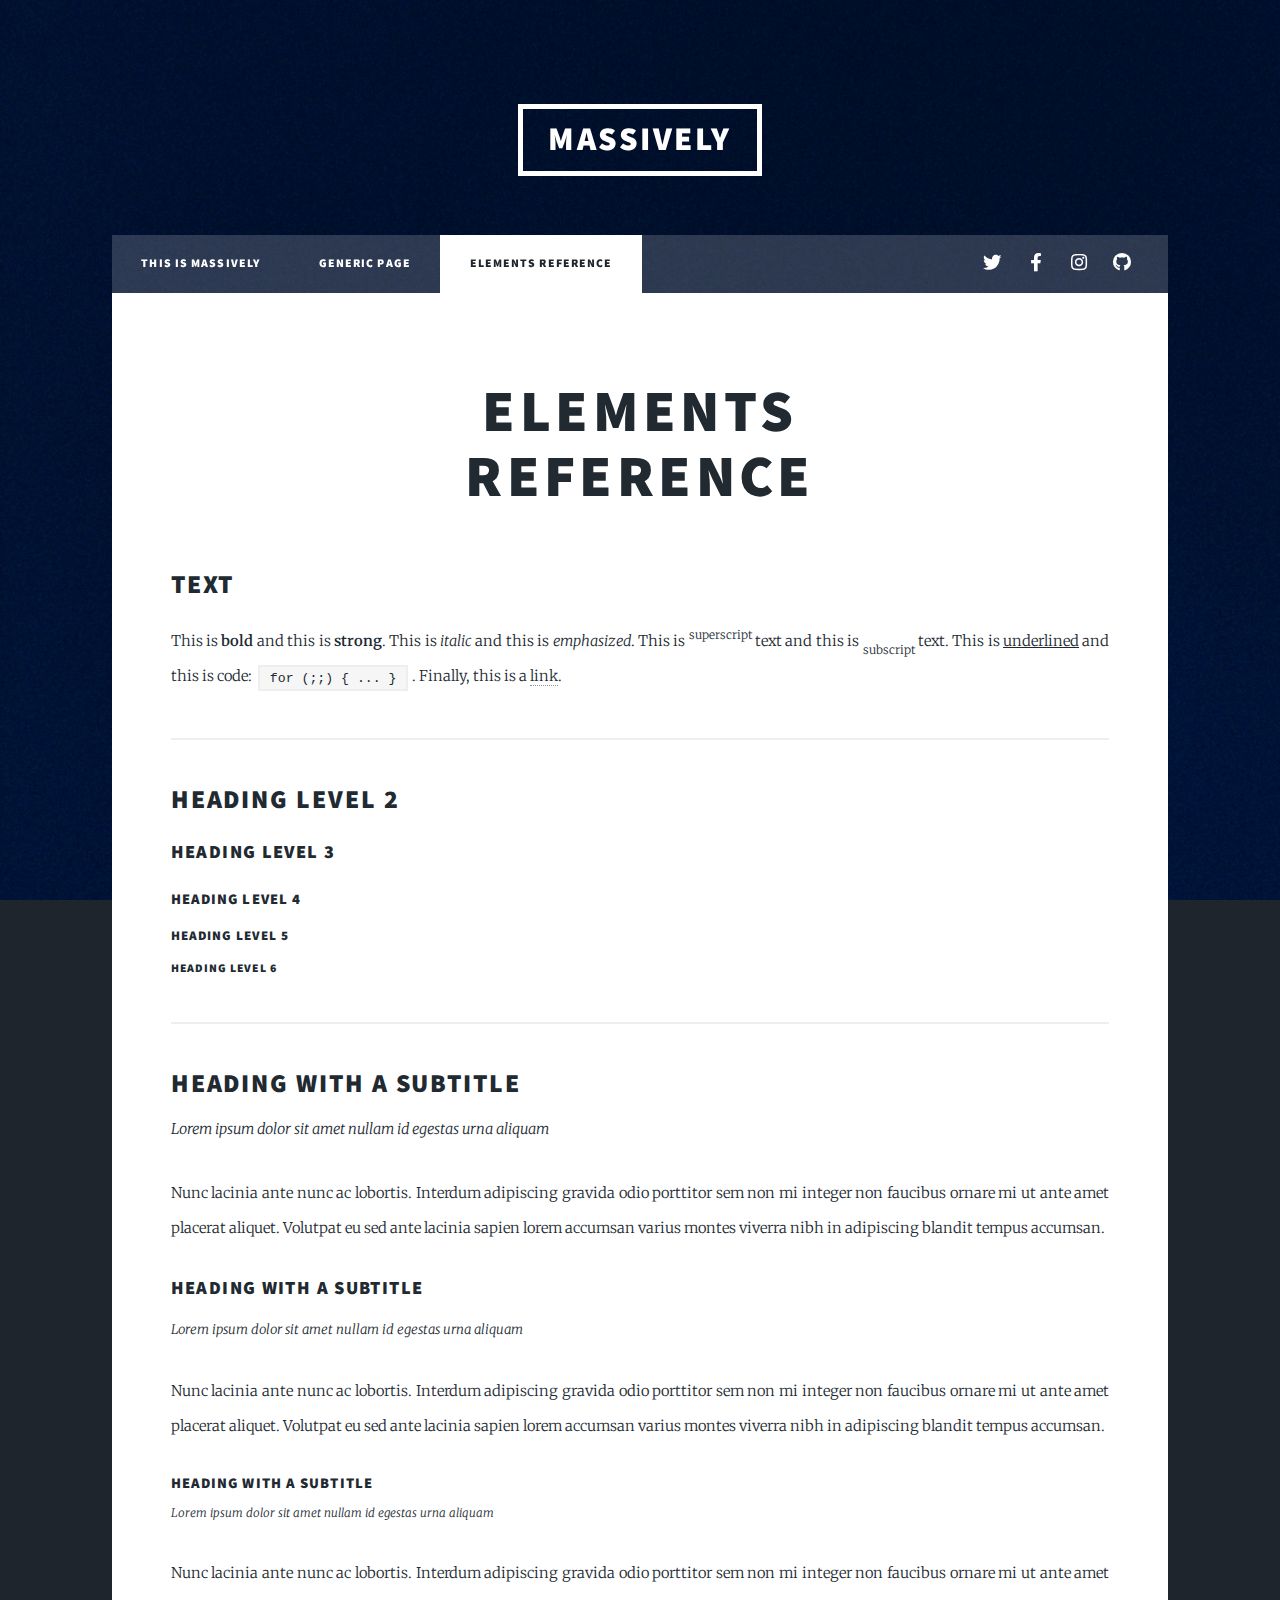
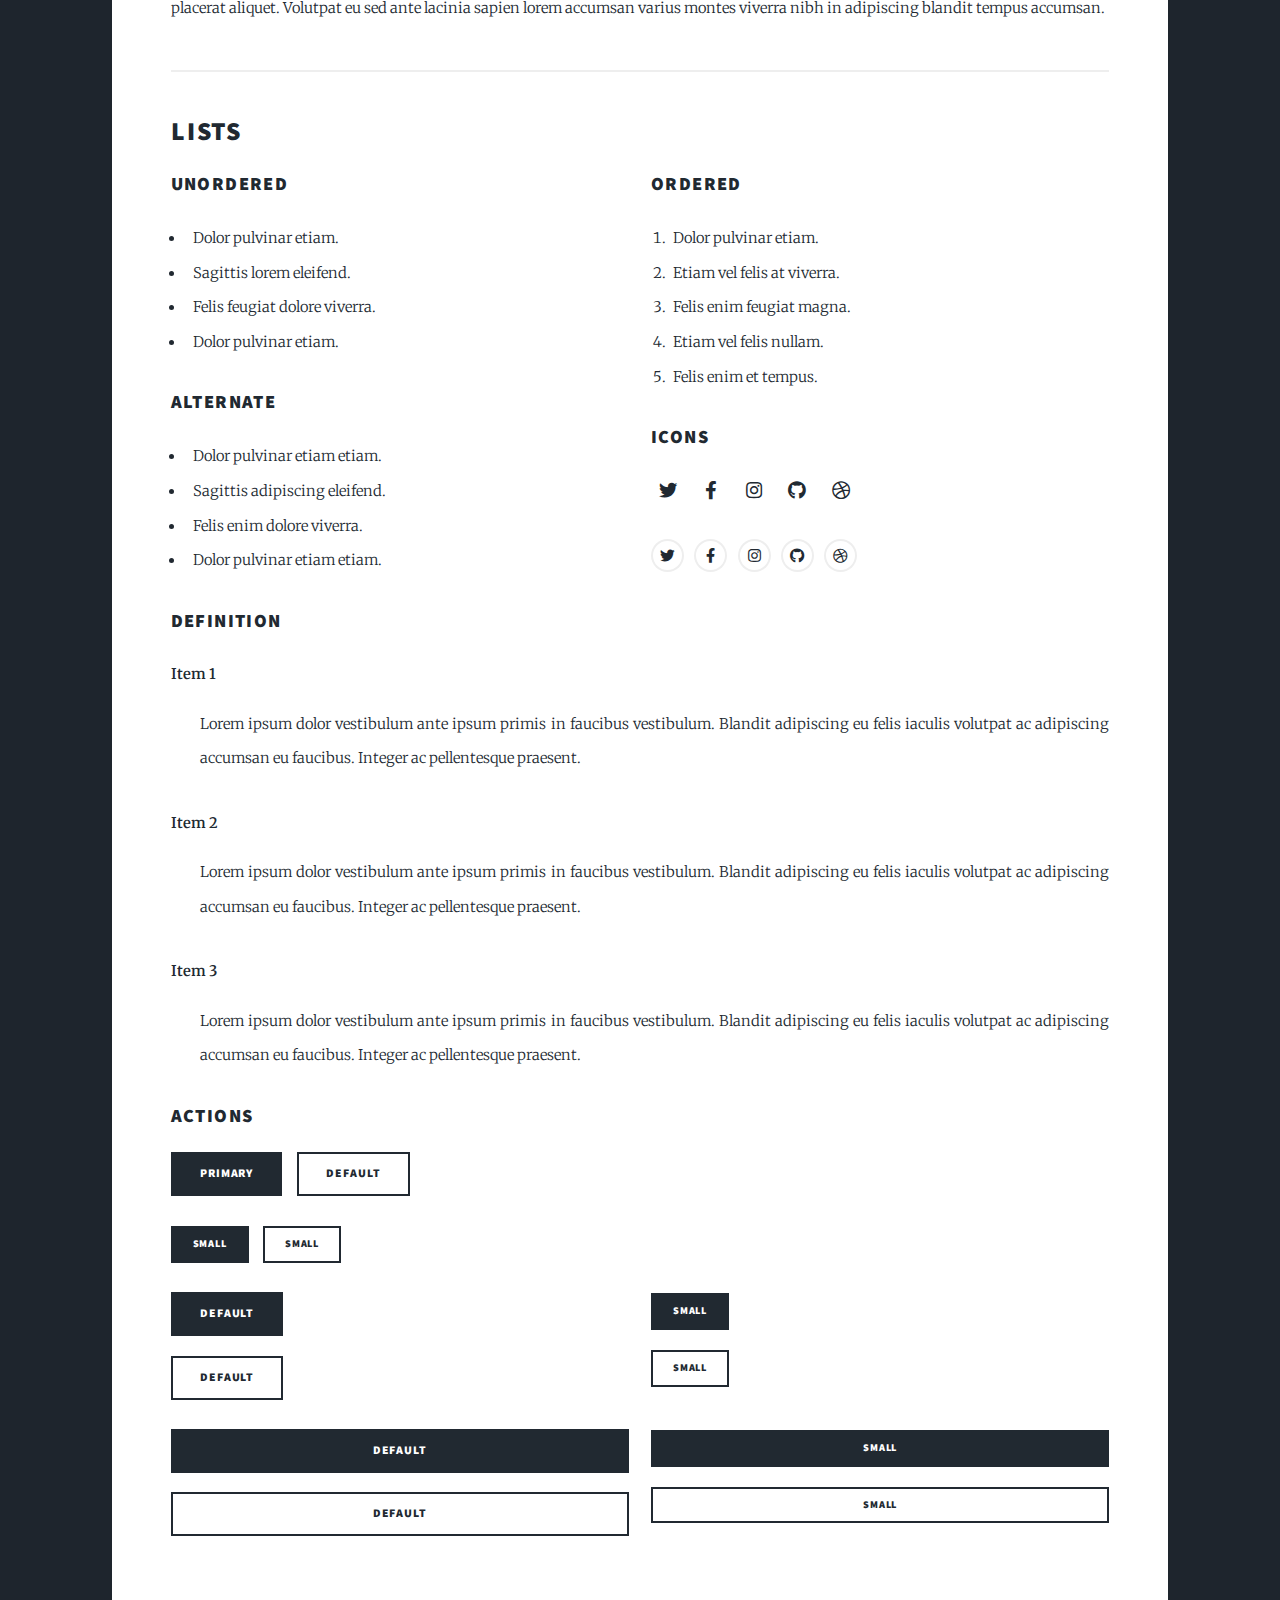
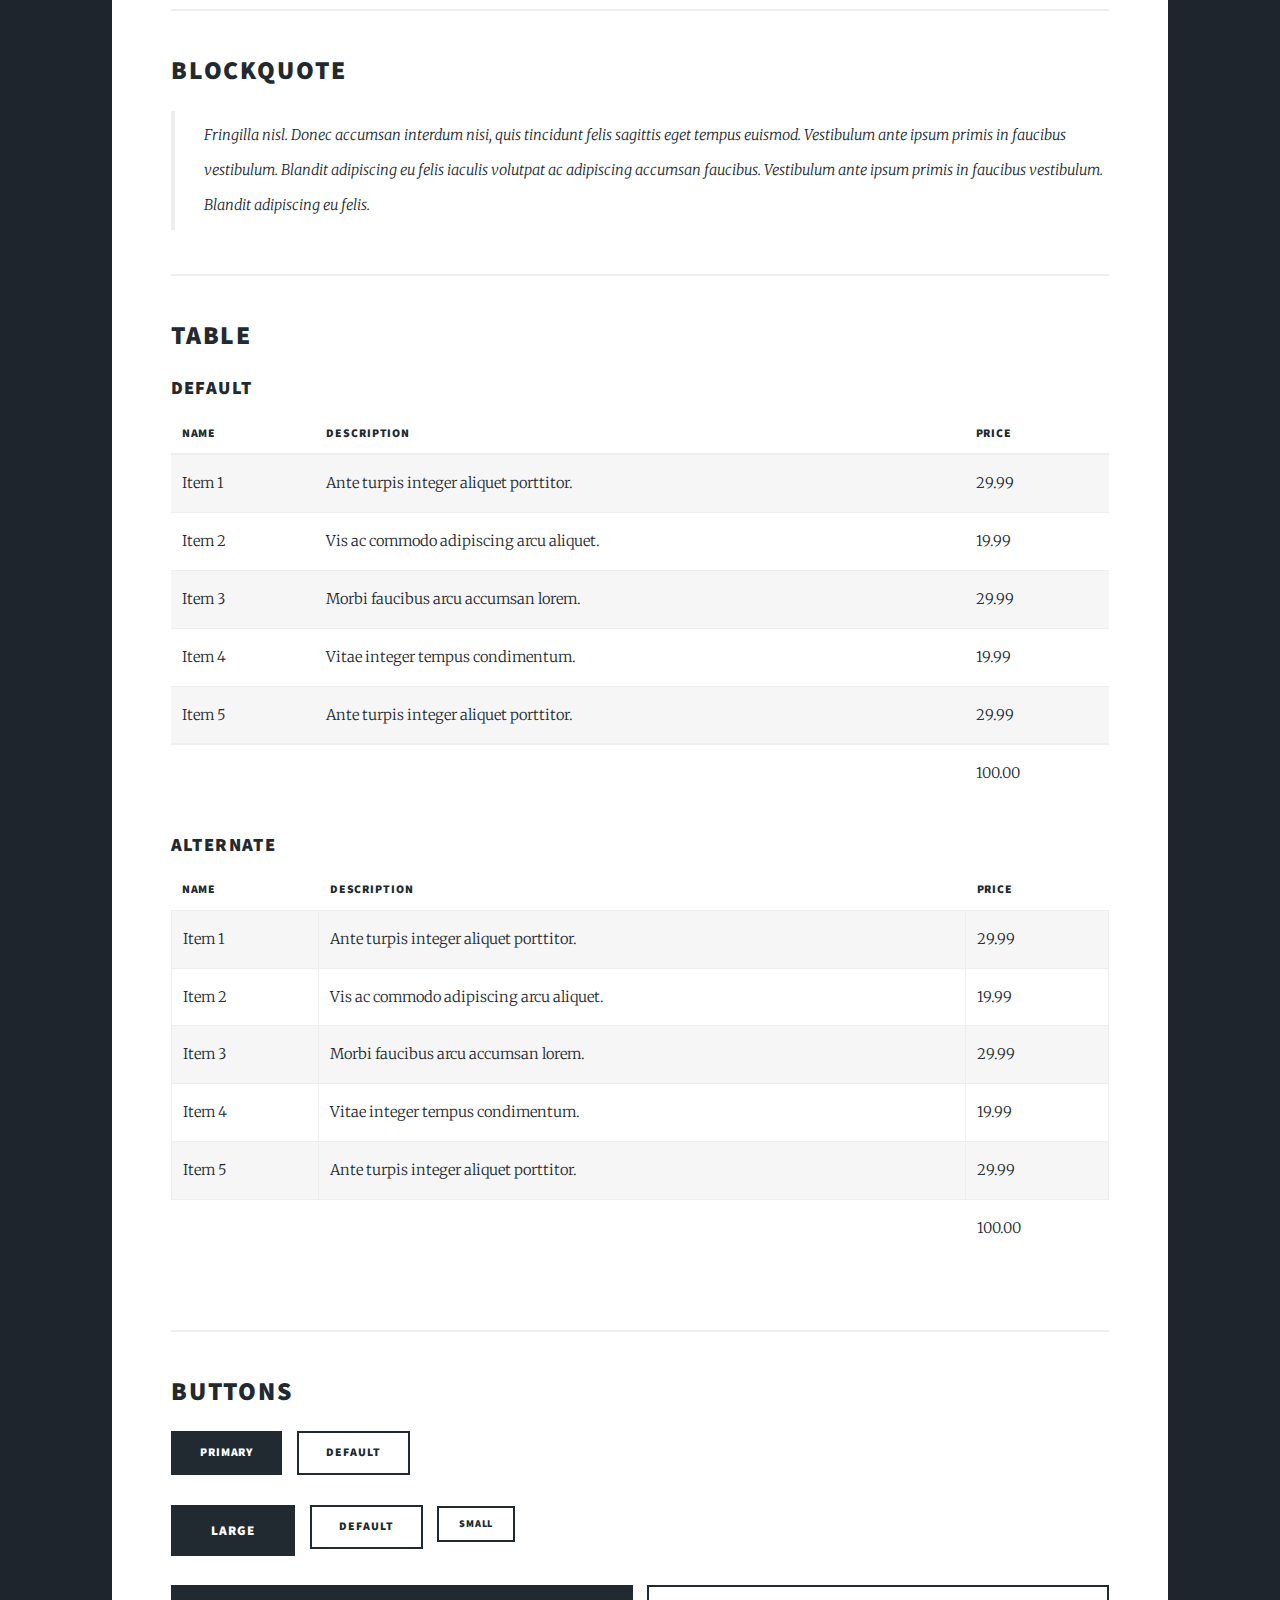
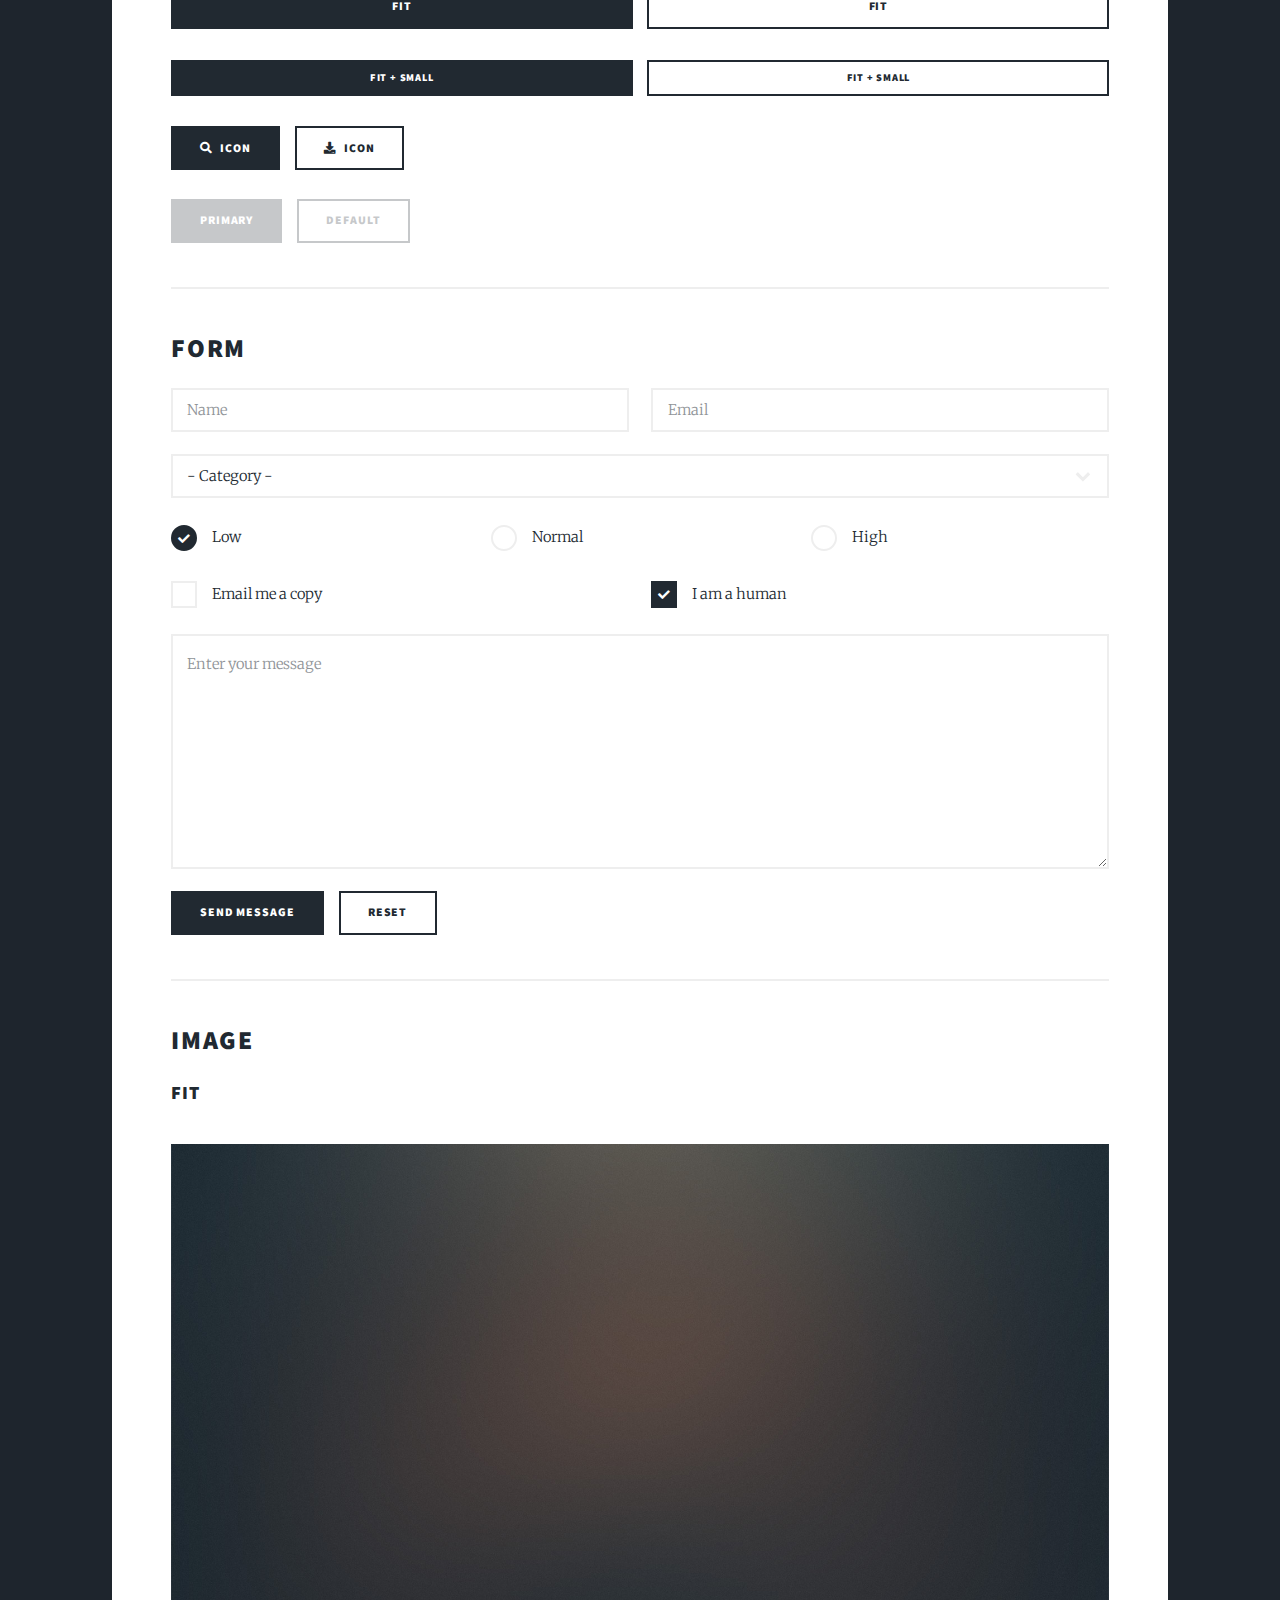
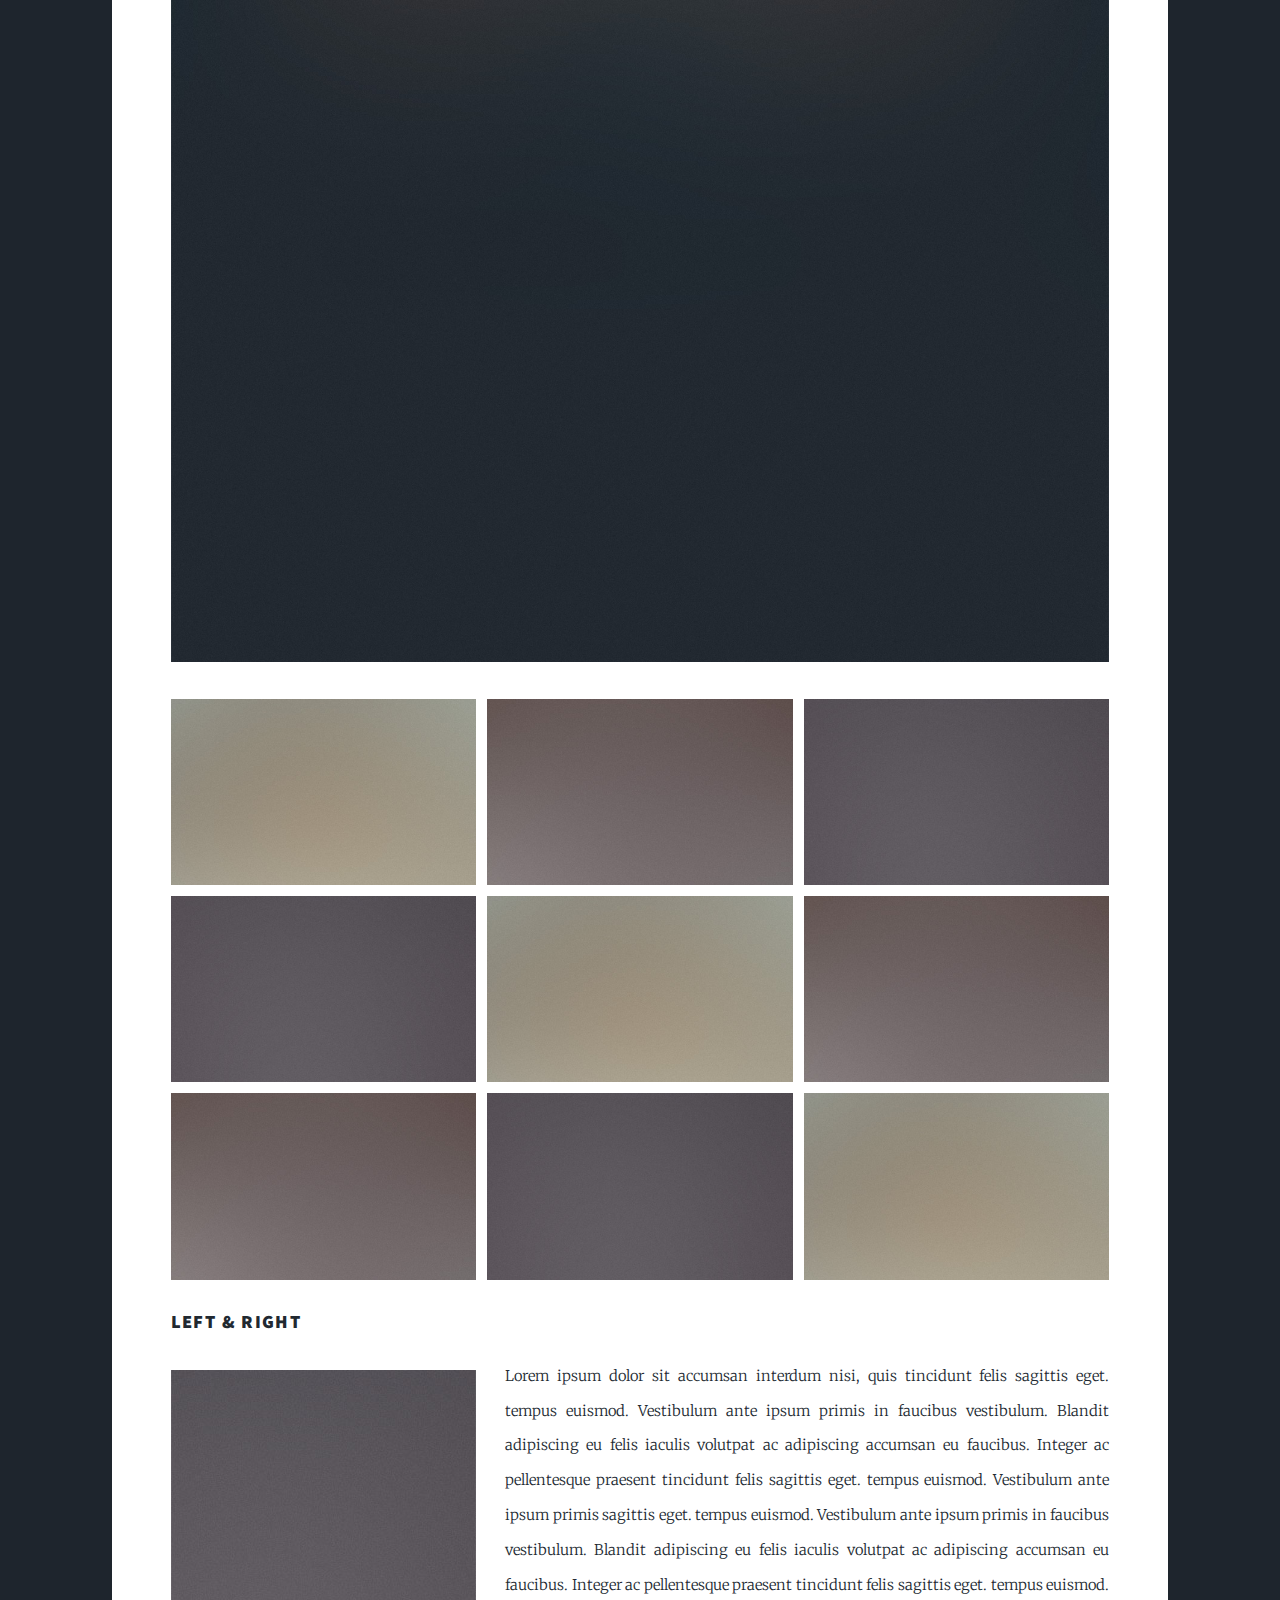
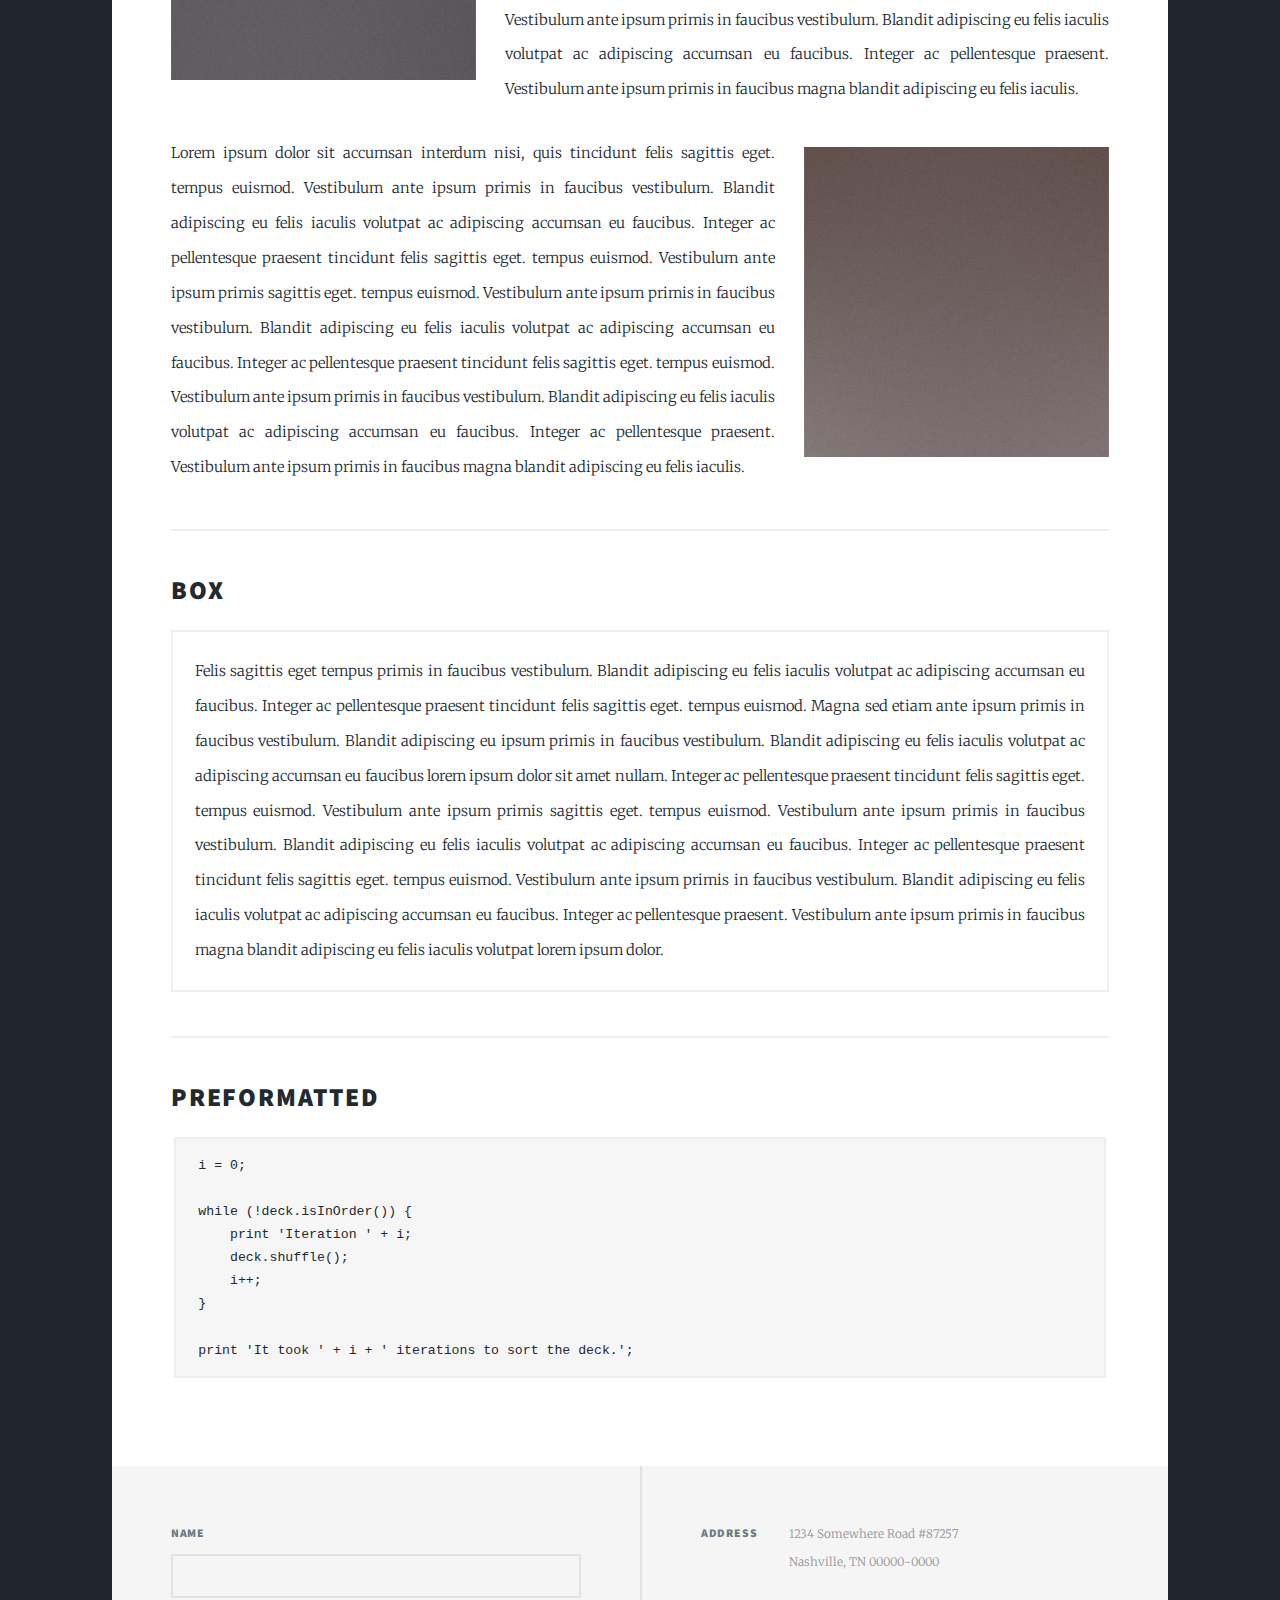
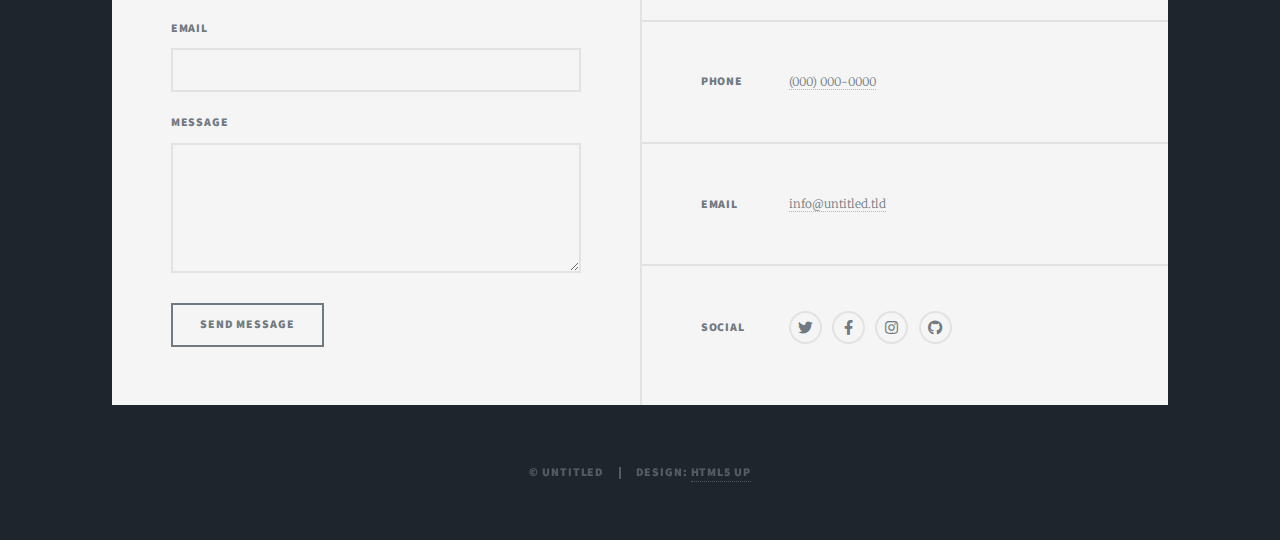
==== commit 8aead819: "Add files via upload" ====
--- a/elements.html
+++ b/elements.html
@@ -381,7 +381,7 @@
 									<h2>Image</h2>
 
 									<h3>Fit</h3>
-									<span class="image fit"><img src="images/pic01.jpg" alt="" /></span>
+									<span class="image fit"><img src="images/bill-jelen-NVWyN8GamCk-unsplash.jpg" alt="" /></span>
 									<div class="box alt">
 										<div class="row gtr-50 gtr-uniform">
 											<div class="col-4"><span class="image fit"><img src="images/pic02.jpg" alt="" /></span></div>
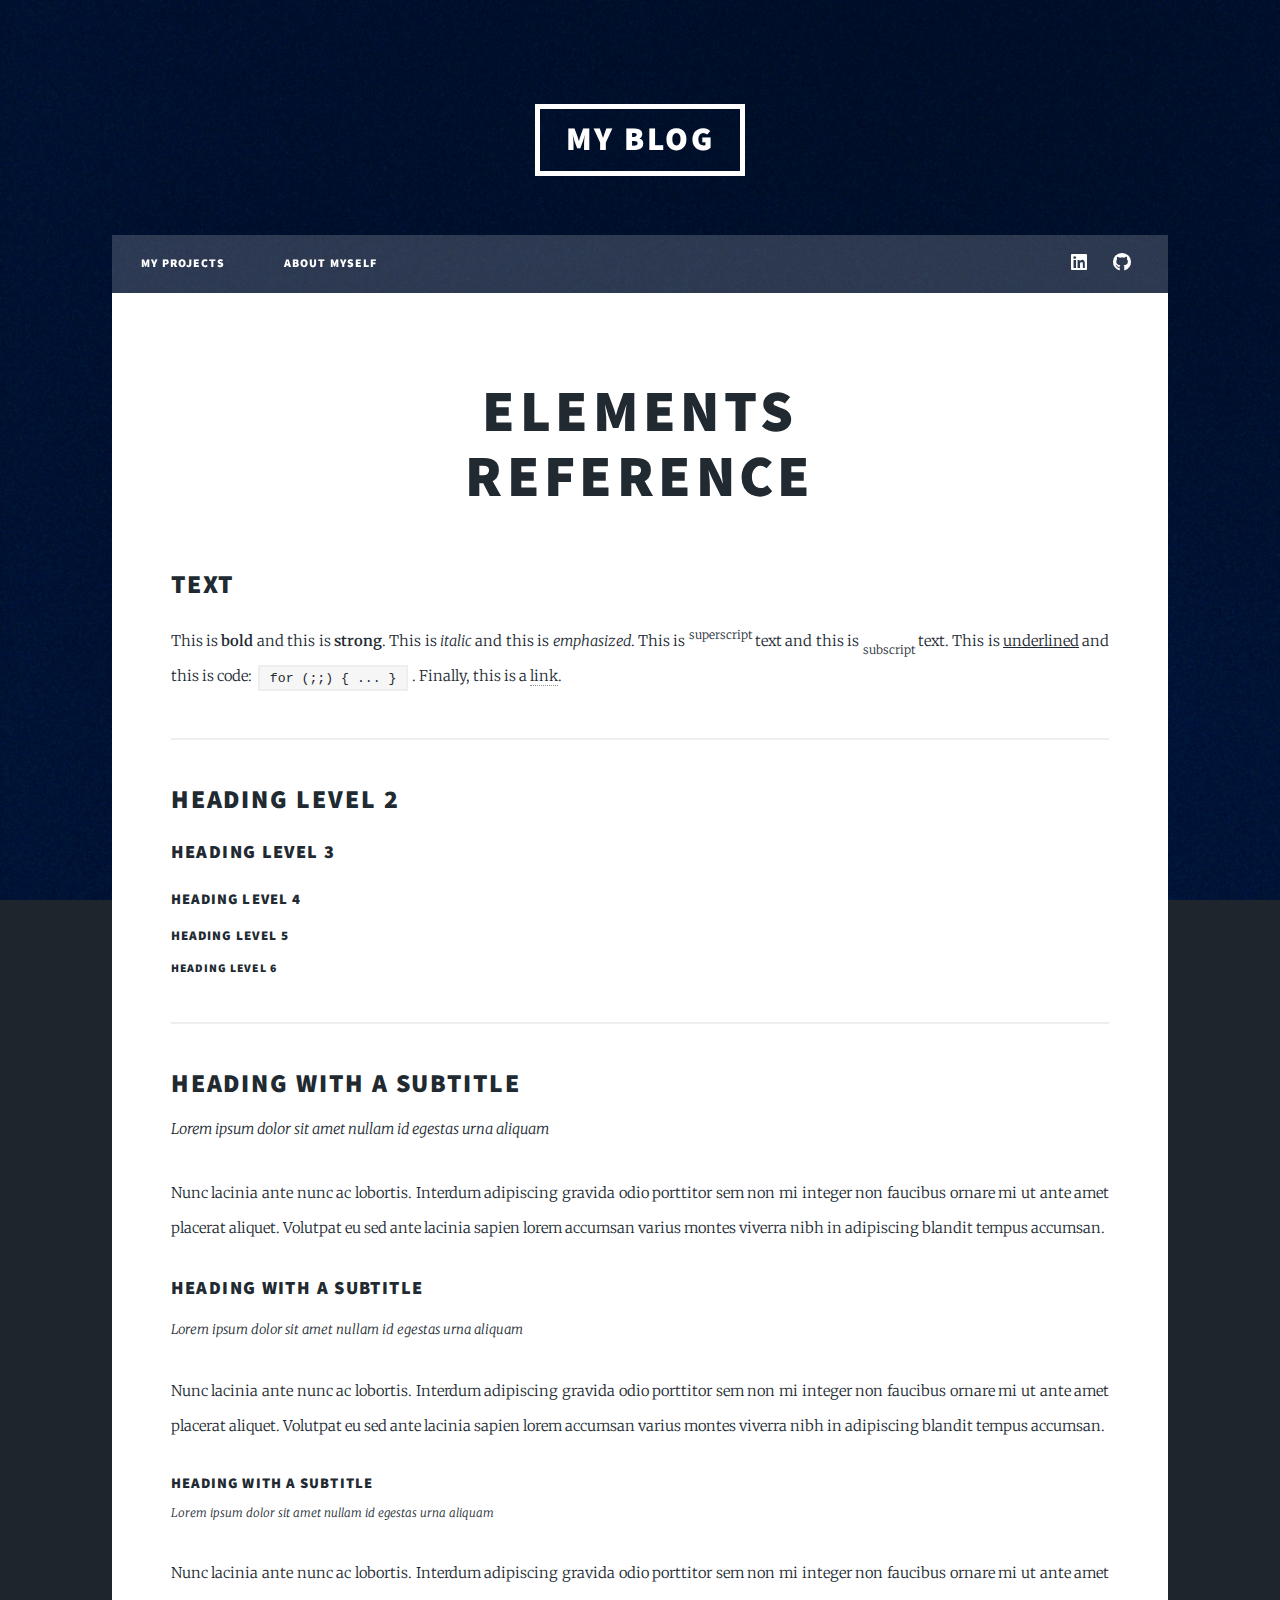
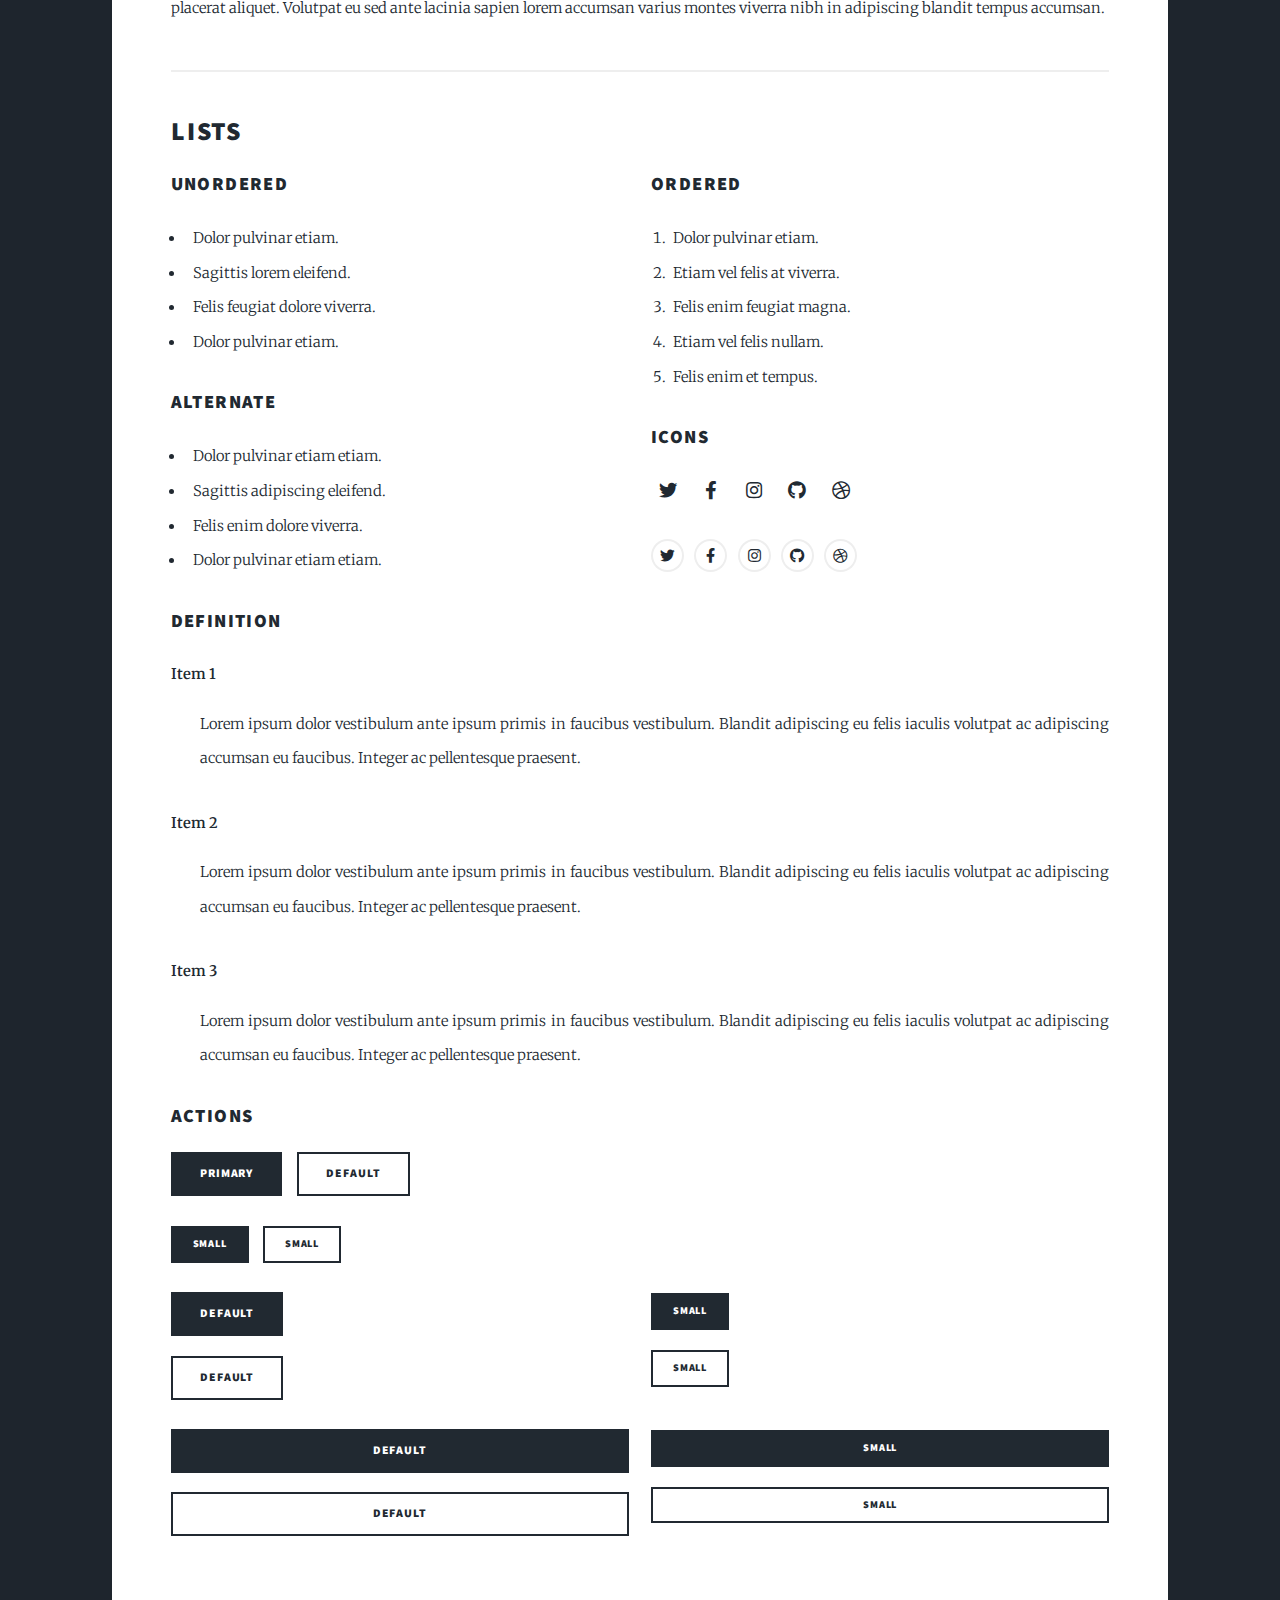
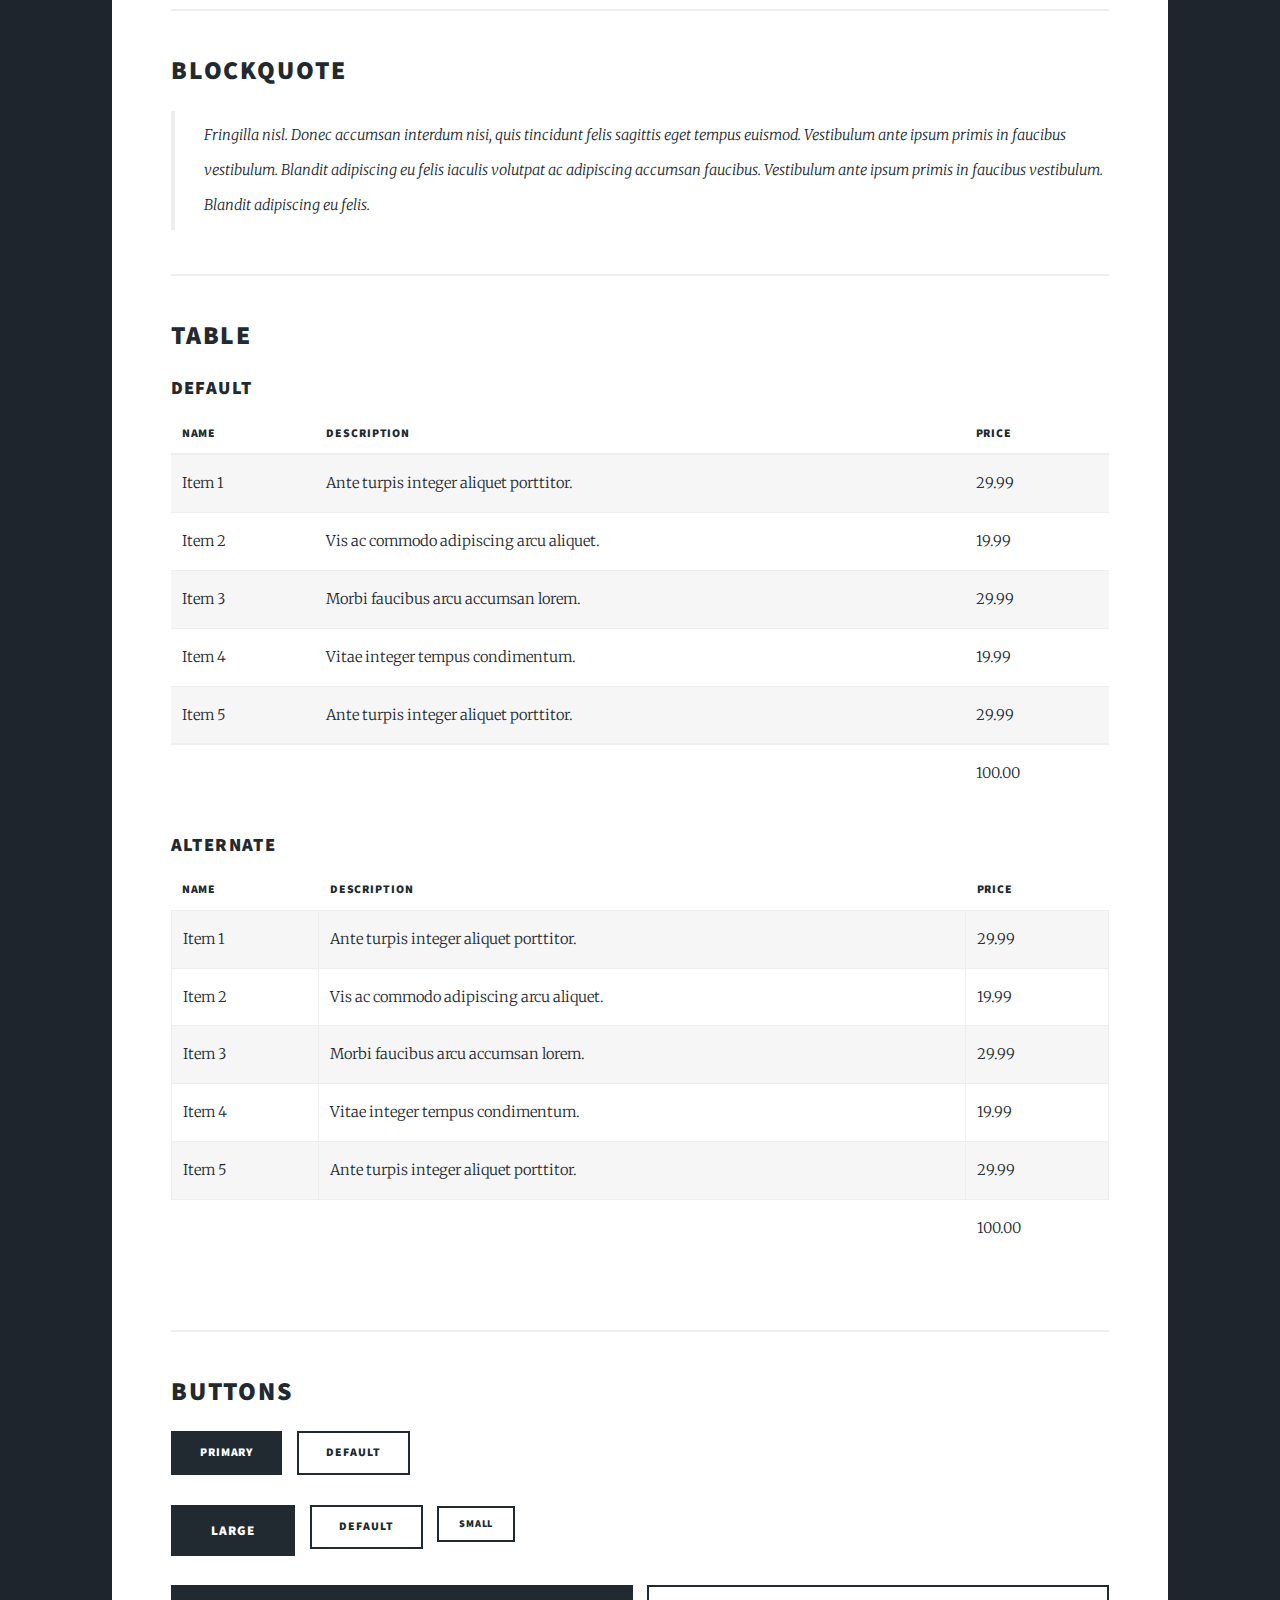
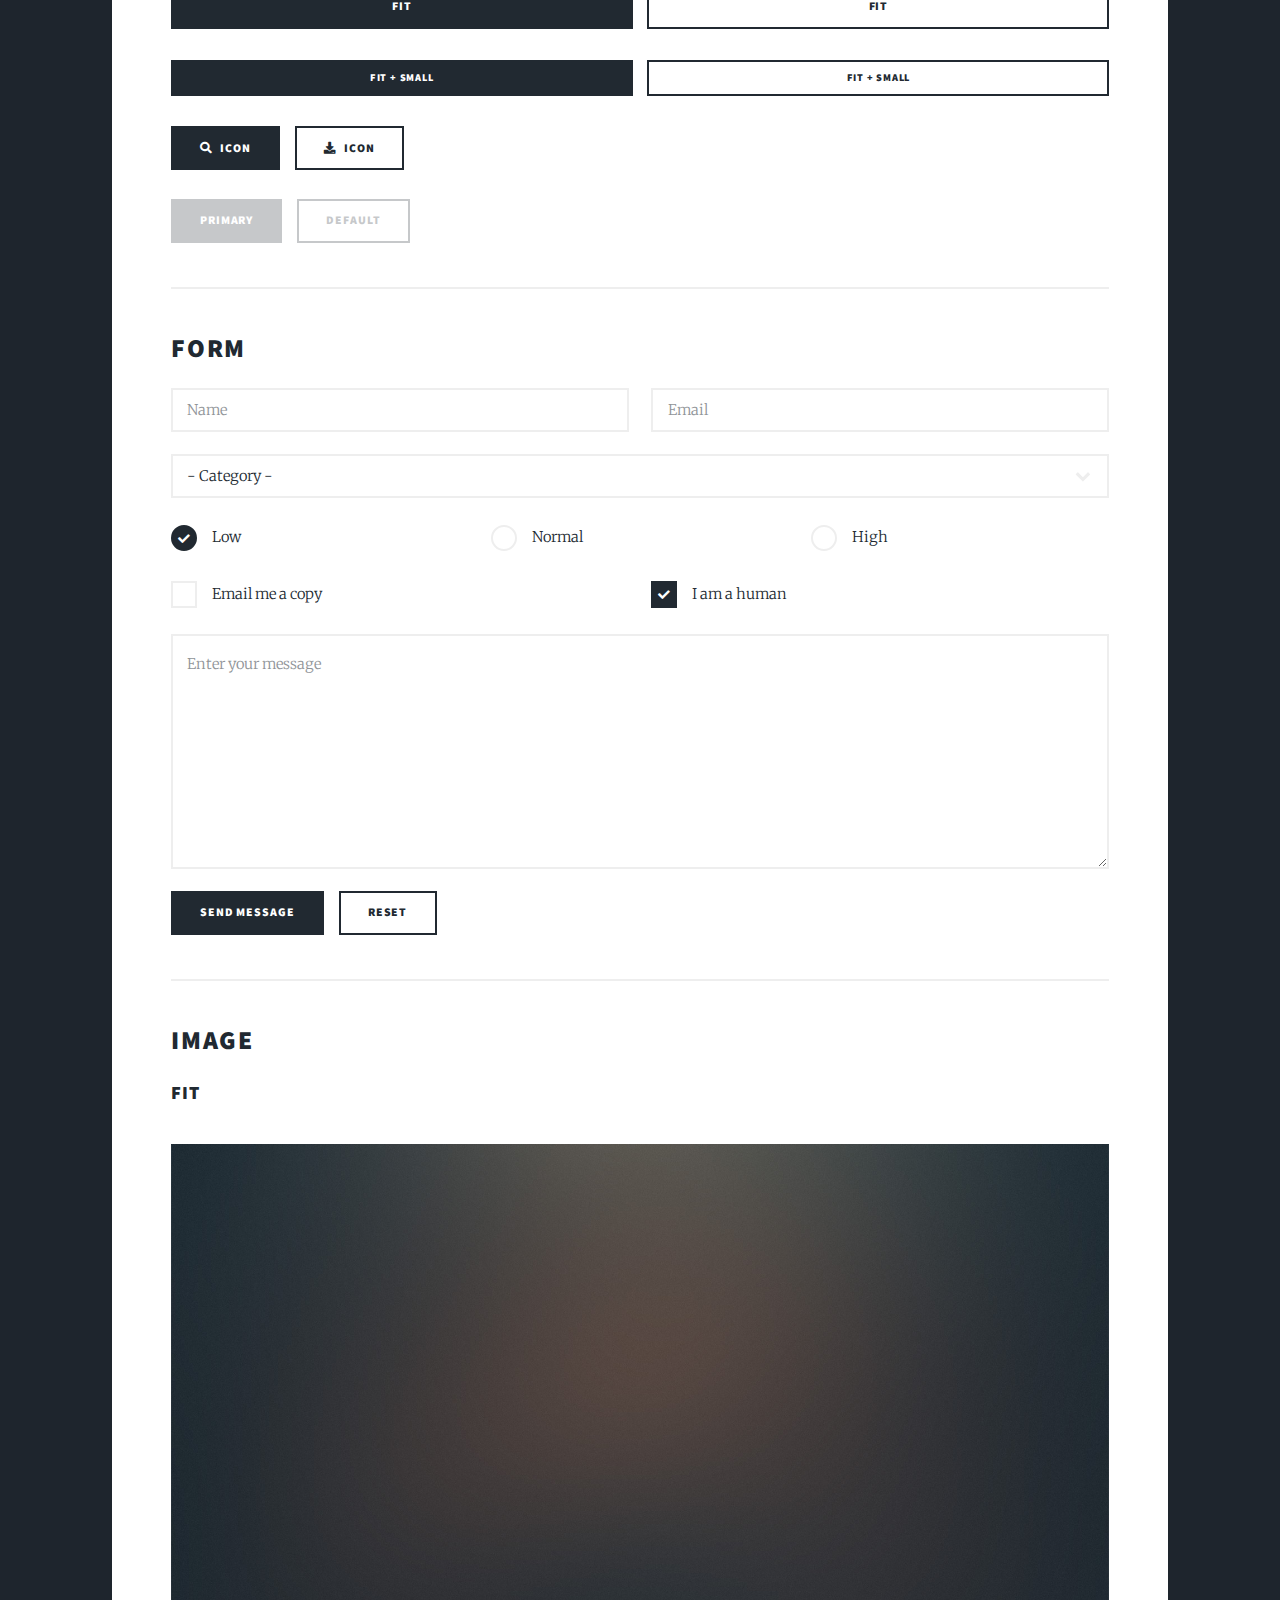
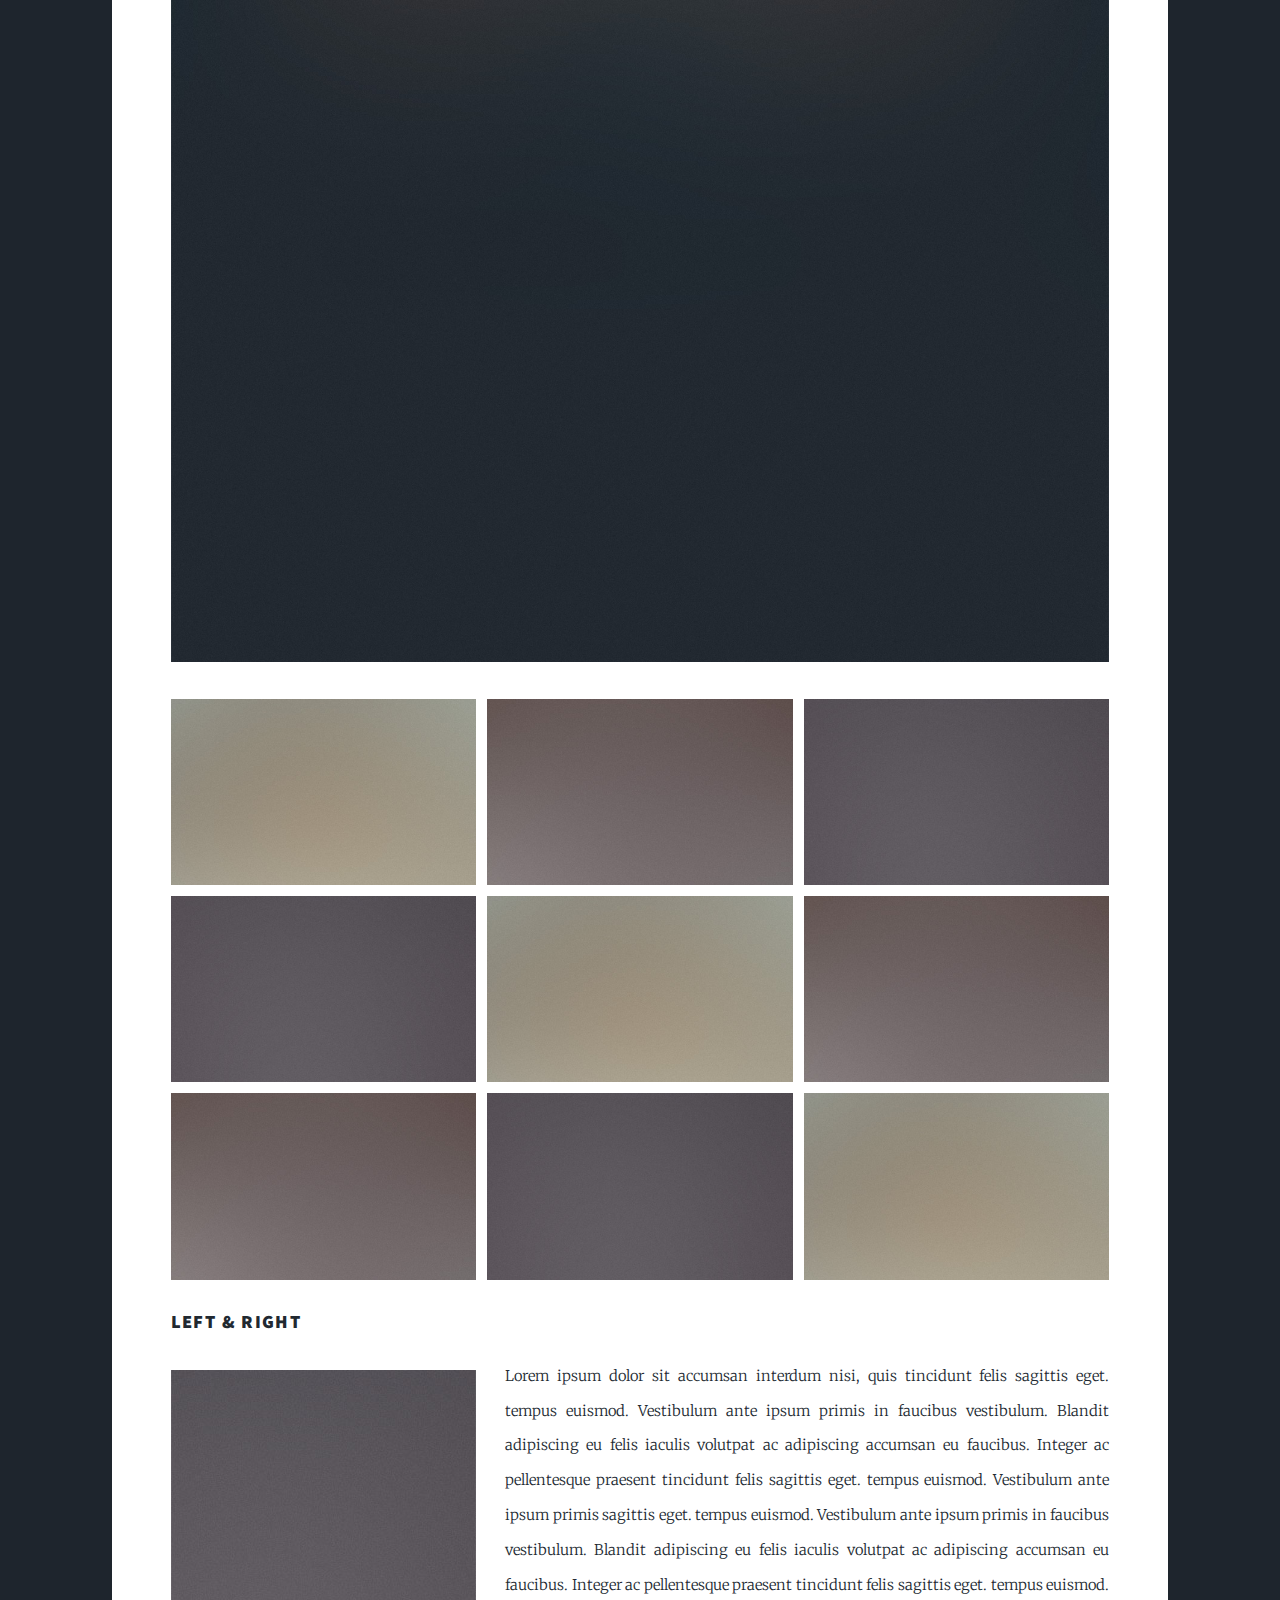
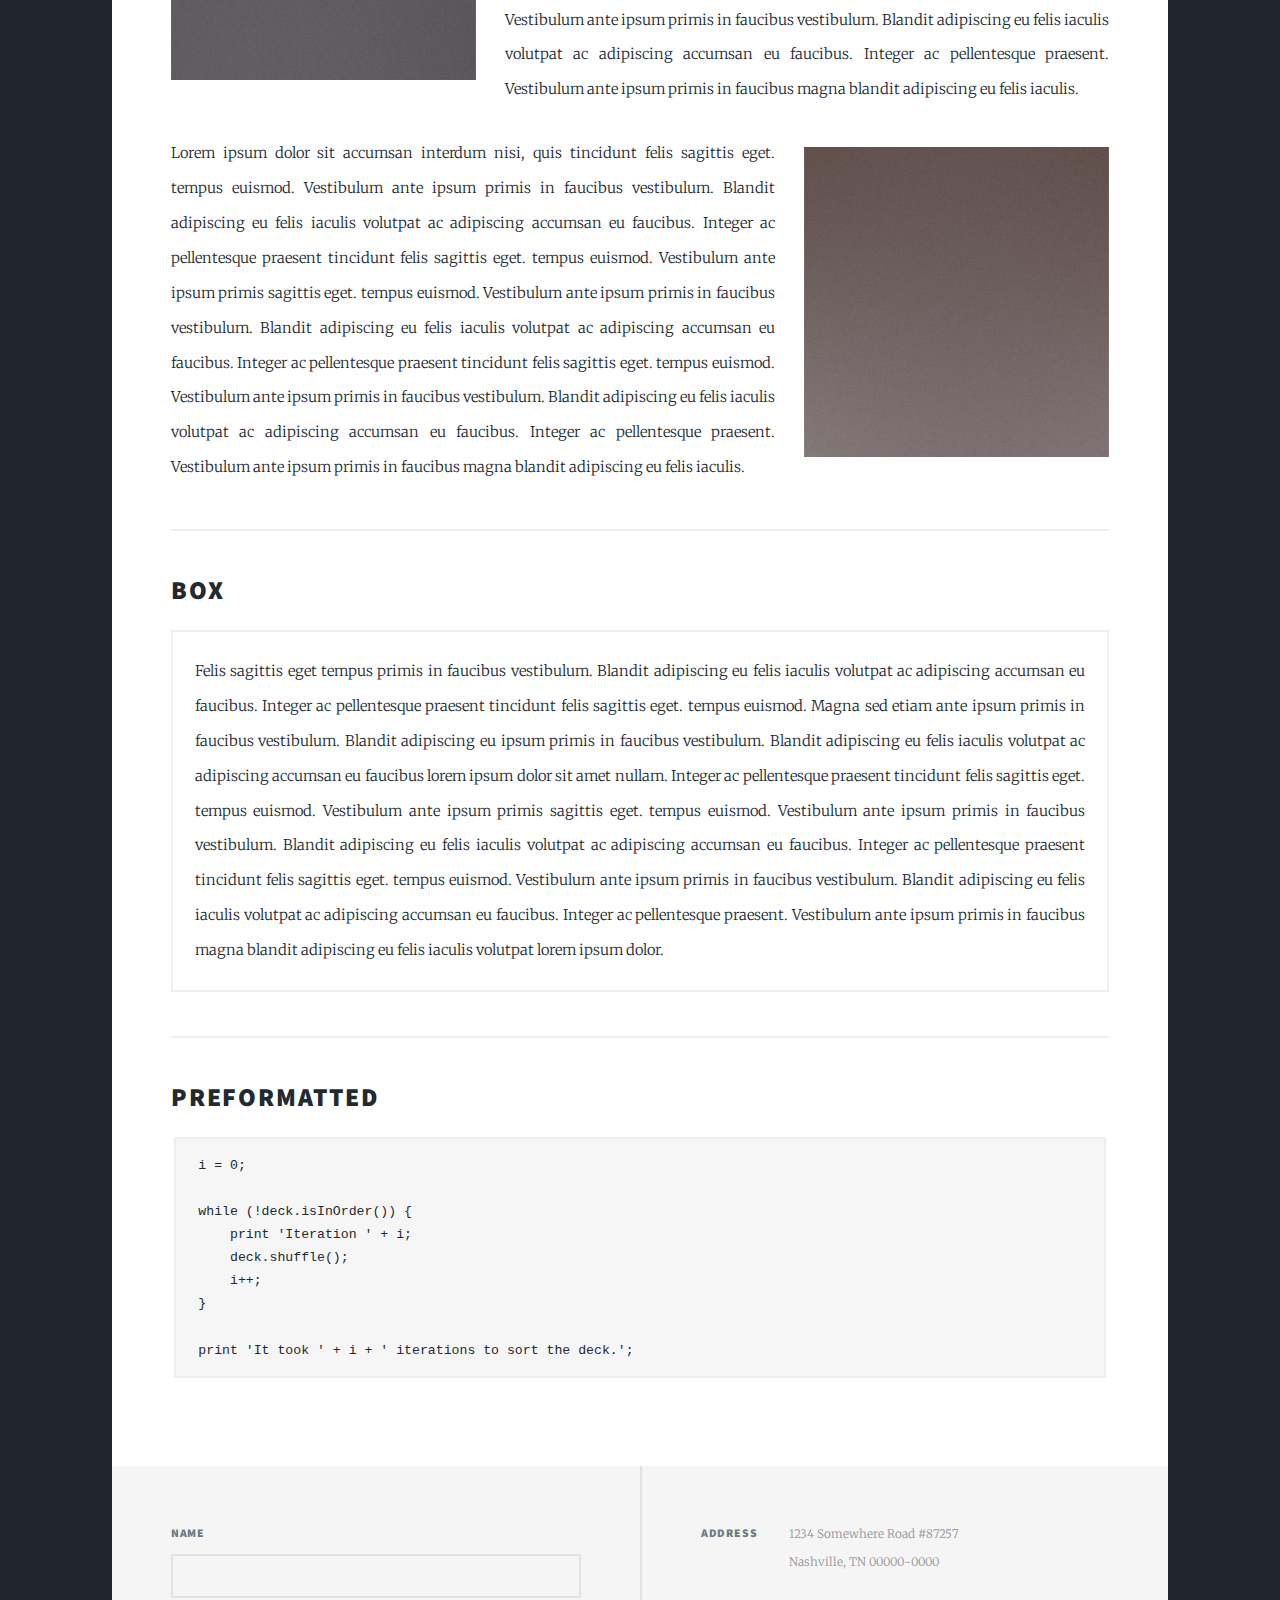
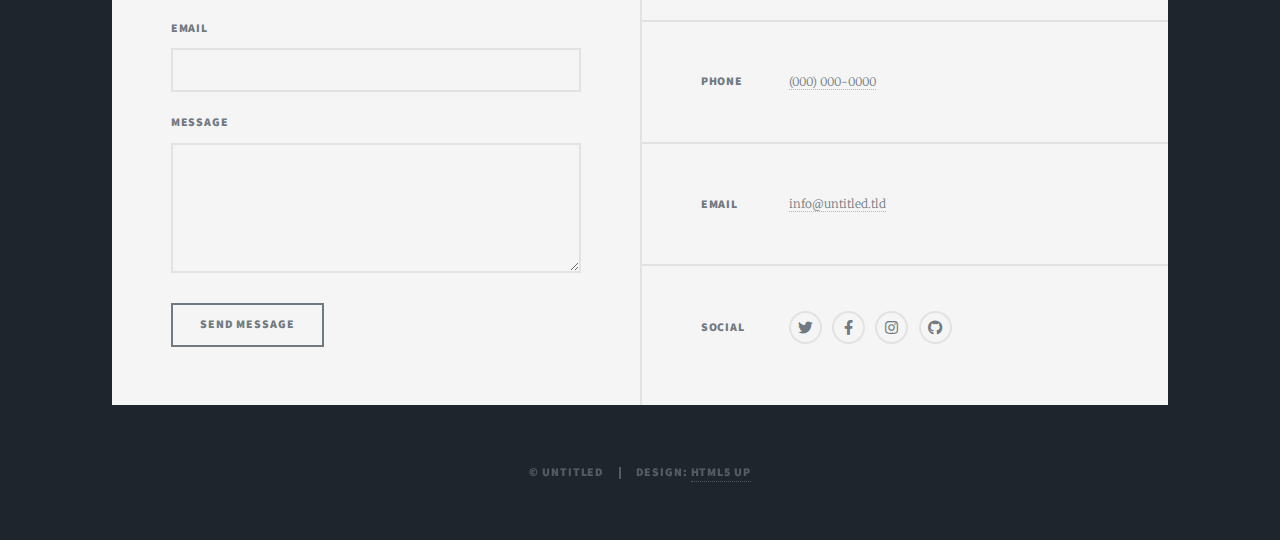
==== commit 9369cc53: "Add files via upload" ====
--- a/elements.html
+++ b/elements.html
@@ -6,7 +6,7 @@
 -->
 <html>
 	<head>
-		<title>Elements Reference - Massively by HTML5 UP</title>
+		<title></title>
 		<meta charset="utf-8" />
 		<meta name="viewport" content="width=device-width, initial-scale=1, user-scalable=no" />
 		<link rel="stylesheet" href="assets/css/main.css" />
@@ -19,20 +19,20 @@
 
 				<!-- Header -->
 					<header id="header">
-						<a href="index.html" class="logo">Massively</a>
+						<a href="index.html" class="logo">My BLOG</a>
 					</header>
 
 				<!-- Nav -->
 					<nav id="nav">
 						<ul class="links">
-							<li><a href="index.html">This is Massively</a></li>
-							<li><a href="generic.html">Generic Page</a></li>
-							<li class="active"><a href="elements.html">Elements Reference</a></li>
+							<li><a href="index.html">My Projects</a></li>
+							<li><a href="generic.html">About Myself</a></li>
+							<!-- <li class="active"><a href="elements.html">Elements Reference</a></li> -->
 						</ul>
 						<ul class="icons">
-							<li><a href="#" class="icon brands fa-twitter"><span class="label">Twitter</span></a></li>
-							<li><a href="#" class="icon brands fa-facebook-f"><span class="label">Facebook</span></a></li>
-							<li><a href="#" class="icon brands fa-instagram"><span class="label">Instagram</span></a></li>
+							<!-- <li><a href="#" class="icon brands fa-twitter"><span class="label">Twitter</span></a></li> -->
+							<!-- <li><a href="#" class="icon brands fa-facebook-f"><span class="label">Facebook</span></a></li> -->
+							<li><a href="#" class="icon brands fa-linkedin"><span class="label">LinkedIn</span></a></li>
 							<li><a href="#" class="icon brands fa-github"><span class="label">GitHub</span></a></li>
 						</ul>
 					</nav>
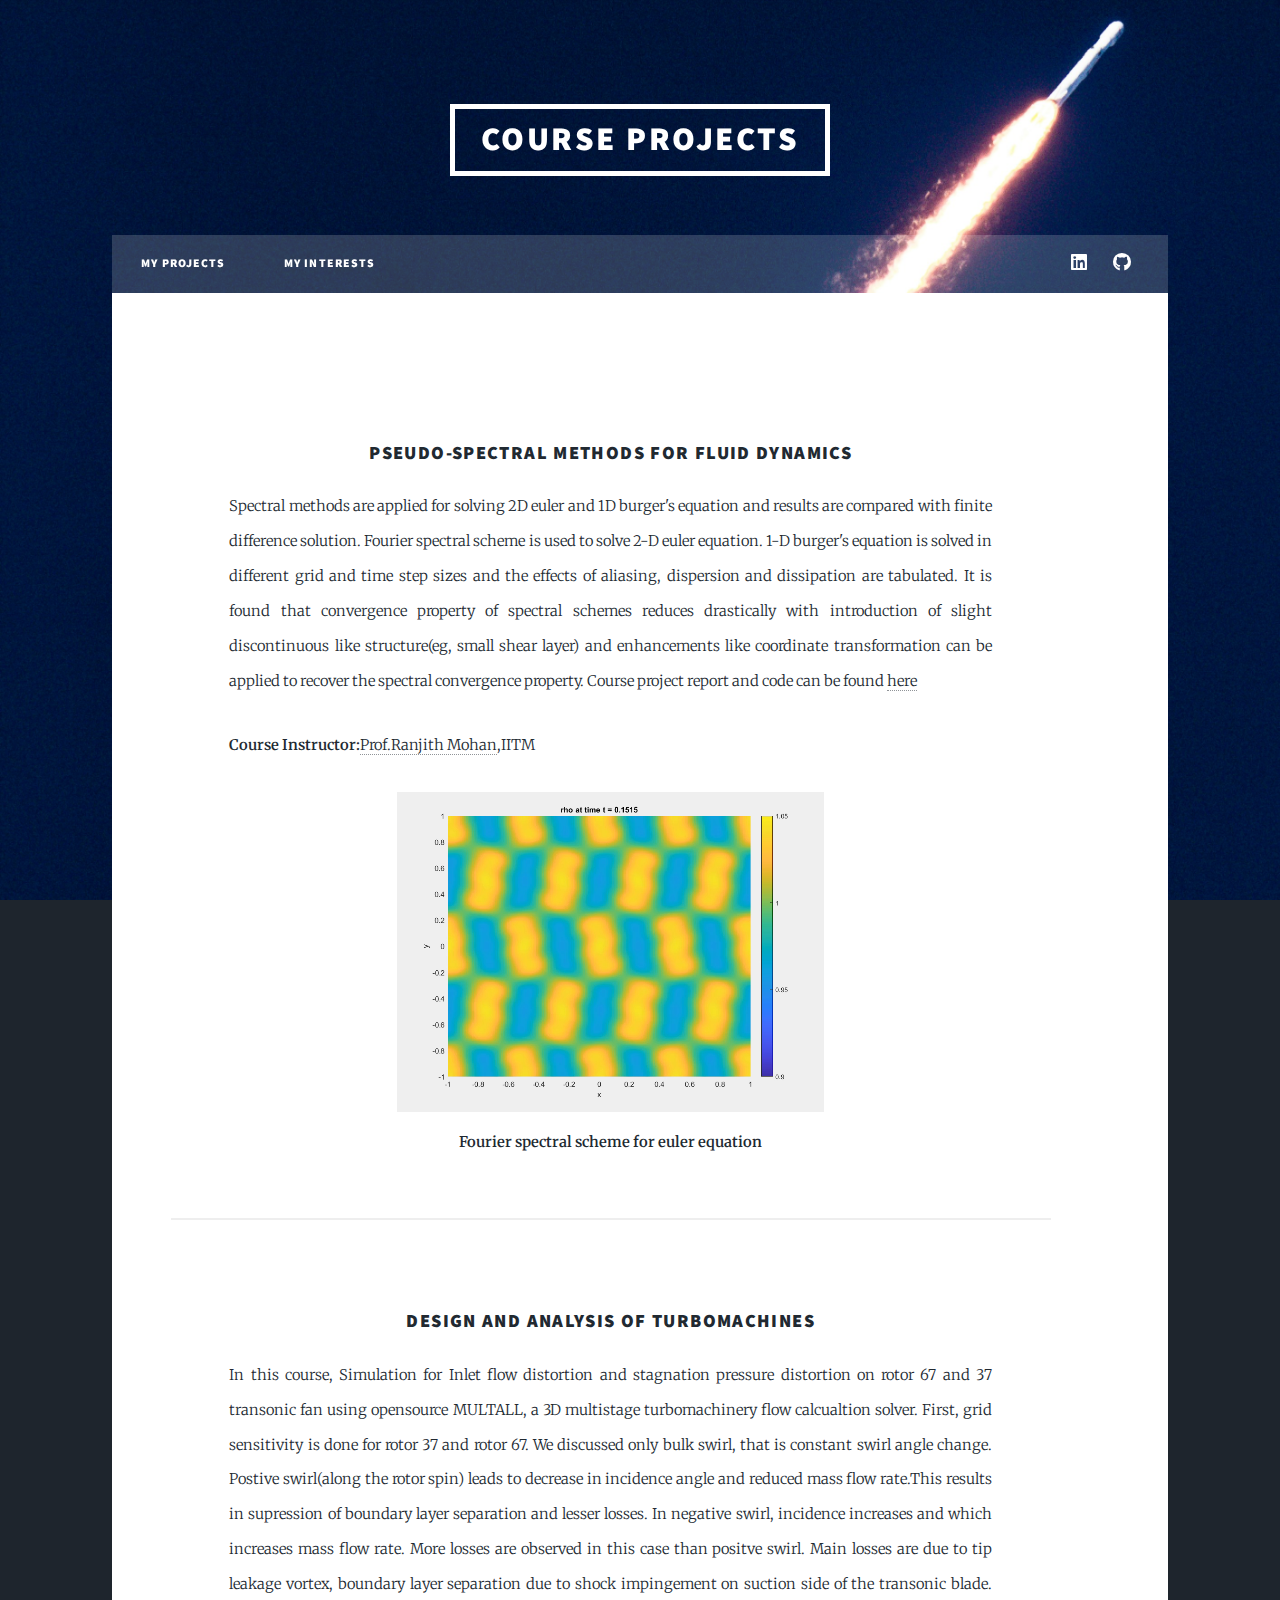
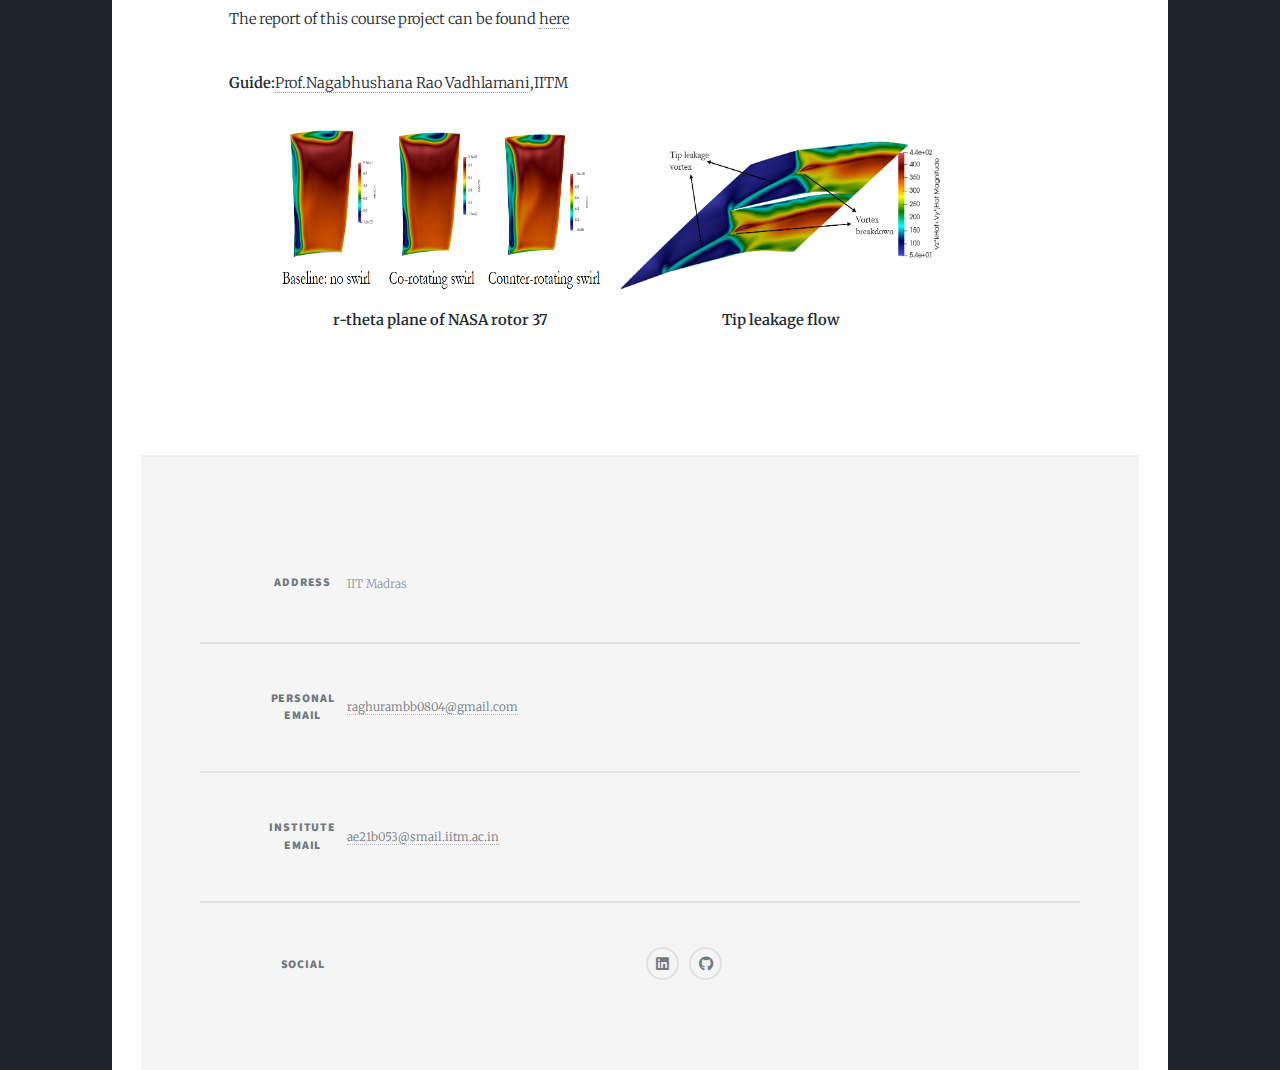
==== commit 0697c480: "Add files via upload" ====
--- a/elements.html
+++ b/elements.html
@@ -6,7 +6,7 @@
 -->
 <html>
 	<head>
-		<title></title>
+		<title>My Interests</title>
 		<meta charset="utf-8" />
 		<meta name="viewport" content="width=device-width, initial-scale=1, user-scalable=no" />
 		<link rel="stylesheet" href="assets/css/main.css" />
@@ -19,480 +19,201 @@
 
 				<!-- Header -->
 					<header id="header">
-						<a href="index.html" class="logo">My BLOG</a>
+						<a href="index.html" class="logo">Course Projects</a>
+						
 					</header>
 
 				<!-- Nav -->
 					<nav id="nav">
 						<ul class="links">
-							<li><a href="index.html">My Projects</a></li>
-							<li><a href="generic.html">About Myself</a></li>
-							<!-- <li class="active"><a href="elements.html">Elements Reference</a></li> -->
+							<li><a href="index.html">My projects</a></li>
+							<li><a href="generic.html">My interests</a></li>
+							<!-- <li class="active"><a href="generic.html">Generic Page</a></li>
+							<li><a href="elements.html">Elements Reference</a></li> -->
 						</ul>
 						<ul class="icons">
-							<!-- <li><a href="#" class="icon brands fa-twitter"><span class="label">Twitter</span></a></li> -->
-							<!-- <li><a href="#" class="icon brands fa-facebook-f"><span class="label">Facebook</span></a></li> -->
-							<li><a href="#" class="icon brands fa-linkedin"><span class="label">LinkedIn</span></a></li>
+							<!-- <li><a href="#" class="icon brands fa-twitter"><span class="label">Twitter</span></a></li>
+							<li><a href="#" class="icon brands fa-facebook-f"><span class="label">Facebook</span></a></li> -->
+							<li><a href="#" class="icon brands fa-linkedin"><span class="label">linkedin</span></a></li>
 							<li><a href="#" class="icon brands fa-github"><span class="label">GitHub</span></a></li>
 						</ul>
 					</nav>
 
 				<!-- Main -->
 					<div id="main">
-
-						<!-- Post -->
-							<section class="post">
-								<header class="major">
-									<h1>Elements<br />
-									Reference</h1>
-								</header>
-
-								<!-- Text stuff -->
-									<h2>Text</h2>
-									<p>This is <b>bold</b> and this is <strong>strong</strong>. This is <i>italic</i> and this is <em>emphasized</em>.
-									This is <sup>superscript</sup> text and this is <sub>subscript</sub> text.
-									This is <u>underlined</u> and this is code: <code>for (;;) { ... }</code>.
-									Finally, this is a <a href="#">link</a>.</p>
-									<hr />
-									<h2>Heading Level 2</h2>
-									<h3>Heading Level 3</h3>
-									<h4>Heading Level 4</h4>
-									<h5>Heading Level 5</h5>
-									<h6>Heading Level 6</h6>
-									<hr />
-									<header>
-										<h2>Heading with a Subtitle</h2>
-										<p>Lorem ipsum dolor sit amet nullam id egestas urna aliquam</p>
-									</header>
-									<p>Nunc lacinia ante nunc ac lobortis. Interdum adipiscing gravida odio porttitor sem non mi integer non faucibus ornare mi ut ante amet placerat aliquet. Volutpat eu sed ante lacinia sapien lorem accumsan varius montes viverra nibh in adipiscing blandit tempus accumsan.</p>
-									<header>
-										<h3>Heading with a Subtitle</h3>
-										<p>Lorem ipsum dolor sit amet nullam id egestas urna aliquam</p>
-									</header>
-									<p>Nunc lacinia ante nunc ac lobortis. Interdum adipiscing gravida odio porttitor sem non mi integer non faucibus ornare mi ut ante amet placerat aliquet. Volutpat eu sed ante lacinia sapien lorem accumsan varius montes viverra nibh in adipiscing blandit tempus accumsan.</p>
-									<header>
-										<h4>Heading with a Subtitle</h4>
-										<p>Lorem ipsum dolor sit amet nullam id egestas urna aliquam</p>
-									</header>
-									<p>Nunc lacinia ante nunc ac lobortis. Interdum adipiscing gravida odio porttitor sem non mi integer non faucibus ornare mi ut ante amet placerat aliquet. Volutpat eu sed ante lacinia sapien lorem accumsan varius montes viverra nibh in adipiscing blandit tempus accumsan.</p>
-
-									<hr />
-
-								<!-- Lists -->
-									<h2>Lists</h2>
-									<div class="row">
-										<div class="col-6 col-12-small">
-
-											<h3>Unordered</h3>
-											<ul>
-												<li>Dolor pulvinar etiam.</li>
-												<li>Sagittis lorem eleifend.</li>
-												<li>Felis feugiat dolore viverra.</li>
-												<li>Dolor pulvinar etiam.</li>
-											</ul>
-
-											<h3>Alternate</h3>
-											<ul class="alt">
-												<li>Dolor pulvinar etiam etiam.</li>
-												<li>Sagittis adipiscing eleifend.</li>
-												<li>Felis enim dolore viverra.</li>
-												<li>Dolor pulvinar etiam etiam.</li>
-											</ul>
-
+						<div id="main">
+
+							<!-- Featured Post -->
+								<article class="post featured">
+									<!-- <header class="major">
+										<h3>Experimental Shock Boundary Layer Interactions </h3>
+										<p>Span effects on Unsteadiness in Swept-Compression-Ramp Shock Boundary Layer Interactions</p>
+									</header> -->
+									<!-- <a href="#" class="image main"><img src="images/focusing_schlieren.jpg" alt="" /></a>
+									<ul class="actions special">
+										<li><a href="#" class="button large">Full Story</a></li> -->
+									<!-- </ul> -->
+									<style>
+										video::-webkit-media-controls {
+											display: none !important;
+										}
+										</style>
+									<body>
+										<h3>Pseudo-spectral methods for fluid dynamics</h3>
+										<p class="special-paragraph">Spectral methods are applied for solving 2D euler and 1D burger's equation and results are compared with finite difference solution.
+											Fourier spectral scheme is used to solve 2-D euler equation. 1-D burger's equation is solved in different grid and time step sizes and the effects of aliasing, dispersion and dissipation are tabulated. It is found that convergence property of spectral schemes reduces drastically with introduction of slight discontinuous like structure(eg, small shear layer) and enhancements like coordinate transformation can be applied to recover the spectral convergence property.  
+											
+											Course project report and code can be found <a href="https://drive.google.com/drive/folders/169lAfo4SdXDnVTonsgwl34M3N9Eoh7tE?usp=sharing" >here</a></p>
+										</p>
+										<p><b>Course Instructor:</b><a href="https://iitm.irins.org/profile/67239" >Prof.Ranjith Mohan</a>,IITM</p>
+										<div>
+											<video width="480" height="320" controls autoplay loop muted>
+												<source src="images/fluid_simulation.mp4" type="video/mp4">
+												
+											</video>
+											<div class="caption"><b>Fourier spectral scheme for euler equation</b></div>
 										</div>
-										<div class="col-6 col-12-small">
-
-											<h3>Ordered</h3>
-											<ol>
-												<li>Dolor pulvinar etiam.</li>
-												<li>Etiam vel felis at viverra.</li>
-												<li>Felis enim feugiat magna.</li>
-												<li>Etiam vel felis nullam.</li>
-												<li>Felis enim et tempus.</li>
-											</ol>
-
-											<h3>Icons</h3>
-											<ul class="icons">
-												<li><a href="#" class="icon brands fa-twitter"><span class="label">Twitter</span></a></li>
-												<li><a href="#" class="icon brands fa-facebook-f"><span class="label">Facebook</span></a></li>
-												<li><a href="#" class="icon brands fa-instagram"><span class="label">Instagram</span></a></li>
-												<li><a href="#" class="icon brands fa-github"><span class="label">Github</span></a></li>
-												<li><a href="#" class="icon brands fa-dribbble"><span class="label">Dribbble</span></a></li>
-											</ul>
-											<ul class="icons alt">
-												<li><a href="#" class="icon brands alt fa-twitter"><span class="label">Twitter</span></a></li>
-												<li><a href="#" class="icon brands alt fa-facebook-f"><span class="label">Facebook</span></a></li>
-												<li><a href="#" class="icon brands alt fa-instagram"><span class="label">Instagram</span></a></li>
-												<li><a href="#" class="icon brands alt fa-github"><span class="label">Github</span></a></li>
-												<li><a href="#" class="icon brands alt fa-dribbble"><span class="label">Dribbble</span></a></li>
-											</ul>
-
-										</div>
-									</div>
-									<h3>Definition</h3>
-									<dl>
-										<dt>Item 1</dt>
-										<dd>
-											<p>Lorem ipsum dolor vestibulum ante ipsum primis in faucibus vestibulum. Blandit adipiscing eu felis iaculis volutpat ac adipiscing accumsan eu faucibus. Integer ac pellentesque praesent.</p>
-										</dd>
-										<dt>Item 2</dt>
-										<dd>
-											<p>Lorem ipsum dolor vestibulum ante ipsum primis in faucibus vestibulum. Blandit adipiscing eu felis iaculis volutpat ac adipiscing accumsan eu faucibus. Integer ac pellentesque praesent.</p>
-										</dd>
-										<dt>Item 3</dt>
-										<dd>
-											<p>Lorem ipsum dolor vestibulum ante ipsum primis in faucibus vestibulum. Blandit adipiscing eu felis iaculis volutpat ac adipiscing accumsan eu faucibus. Integer ac pellentesque praesent.</p>
-										</dd>
-									</dl>
-
-									<h3>Actions</h3>
-									<ul class="actions">
-										<li><a href="#" class="button primary">Primary</a></li>
-										<li><a href="#" class="button">Default</a></li>
+										
+	
+	
+										
+										
+									</body>
+								</article>
+									
+							<!-- Posts -->
+								<!-- <section class="post featured"> -->
+									
+									<article class="post featured">
+										<header>
+											<!--<span class="date">April 22, 2017</span>-->
+											<h3><a href="#">Design and analysis of turbomachines</a></h3>
+											
+										</header>
+										<!-- <a href="#" class="image fit"><img src="images/mp_vs_acc.png" alt="" /></a> -->
+										<p class="special-paragraph">
+											In this course, Simulation for Inlet flow distortion and stagnation pressure distortion on rotor 67 and 37 transonic fan using opensource MULTALL, a 3D multistage turbomachinery flow calcualtion solver.
+											First, grid sensitivity is done for rotor 37 and rotor 67. We discussed only bulk swirl, that is constant swirl angle change. Postive swirl(along the  rotor spin) leads to decrease in incidence angle and reduced mass flow rate.This results in supression of boundary layer separation and lesser losses. 
+											In negative swirl, incidence increases and which increases mass flow rate. More losses are observed in this case than positve swirl. Main losses are due to tip leakage vortex, boundary layer separation due to shock impingement on suction side of the transonic blade.
+                                            The report of this course project can be found <a href="https://drive.google.com/file/d/1GCSSa2hr8oBQxWG8dMqkXuXC63Math20/view?usp=sharing" >here</a></p>
+										</p>
+											<p><b>Guide:</b><a href="https://home.iitm.ac.in/nrv/index.html" >Prof.Nagabhushana Rao Vadhlamani</a>,IITM</p>
+											<div style="display: flex; align-items: center; justify-content: center; gap: 20px;">
+												<!-- Video Section -->
+												<div>
+													<img src="images/r_theta_plane.png" alt="Oil flow visualization image" width="320" height="160">
+													<div class="caption"><b>r-theta plane of NASA rotor 37</b></div>
+												</div>
+											
+												<!-- PNG Section -->
+												<div>
+													<img src="images/tip_leak.png" alt="Oil flow visualization image" width="320" height="160">
+													<div class="caption"><b>Tip leakage flow</b></div>
+												</div>
+											</div>
+										<!-- <a href="#" class="image fit"><img src="images/mp_acc_result.png" alt="" /></a> -->
+										
+										<ul class="actions special">
+											<!-- <li><a href="#" class="button">Full Story</a></li> -->
+										</ul>
+									</article>
+									
+									<!-- <article>
+										<header>
+											<span class="date">April 18, 2017</span>
+											<h2><a href="#">Ante mattis<br />
+											interdum dolor</a></h2>
+										</header>
+										<a href="#" class="image fit"><img src="images/pic04.jpg" alt="" /></a>
+										<p>Donec eget ex magna. Interdum et malesuada fames ac ante ipsum primis in faucibus. Pellentesque venenatis dolor imperdiet dolor mattis sagittis magna etiam.</p>
+										<ul class="actions special">
+											<li><a href="#" class="button">Full Story</a></li>
+										</ul>
+									</article>
+									<article>
+										<header>
+											<span class="date">April 14, 2017</span>
+											<h2><a href="#">Tempus sed<br />
+											nulla imperdiet</a></h2>
+										</header>
+										<a href="#" class="image fit"><img src="images/pic05.jpg" alt="" /></a>
+										<p>Donec eget ex magna. Interdum et malesuada fames ac ante ipsum primis in faucibus. Pellentesque venenatis dolor imperdiet dolor mattis sagittis magna etiam.</p>
+										<ul class="actions special">
+											<li><a href="#" class="button">Full Story</a></li>
+										</ul>
+									</article>
+									<article>
+										<header>
+											<span class="date">April 11, 2017</span>
+											<h2><a href="#">Odio magna<br />
+											sed consectetur</a></h2>
+										</header>
+										<a href="#" class="image fit"><img src="images/pic06.jpg" alt="" /></a>
+										<p>Donec eget ex magna. Interdum et malesuada fames ac ante ipsum primis in faucibus. Pellentesque venenatis dolor imperdiet dolor mattis sagittis magna etiam.</p>
+										<ul class="actions special">
+											<li><a href="#" class="button">Full Story</a></li>
+										</ul>
+									</article>
+									<article>
+										<header>
+											<span class="date">April 7, 2017</span>
+											<h2><a href="#">Augue lorem<br />
+											primis vestibulum</a></h2>
+										</header>
+										<a href="#" class="image fit"><img src="images/pic07.jpg" alt="" /></a>
+										<p>Donec eget ex magna. Interdum et malesuada fames ac ante ipsum primis in faucibus. Pellentesque venenatis dolor imperdiet dolor mattis sagittis magna etiam.</p>
+										<ul class="actions special">
+											<li><a href="#" class="button">Full Story</a></li>
+										</ul>
+									</article>
+								</section> -->
+	
+							<!-- Footer -->
+								<!--  -->
+	
+						</div>
+	
+					<!-- Footer -->
+						<footer id="footer">
+							<section class="split contact">
+								<section class="alt">
+									<h3>Address</h3>
+									<p>IIT Madras</p>
+								</section>
+								<section>
+									<h3>Personal email</h3>
+									<p><a href="#">raghurambb0804@gmail.com</a></p>
+								</section>
+								<section>
+									<h3>Institute Email</h3>
+									<p><a href="#">ae21b053@smail.iitm.ac.in</a></p>
+								</section>
+								<section>
+									<h3>Social</h3>
+									<ul class="icons alt">
+										<li><a href="https://www.linkedin.com/in/raghuram-bb-44a721224" class="icon brands alt fa-linkedin"><span class="label">LinkedIn</span></a></li>
+										<li><a href="https://github.com/Ramraghu04?tab=projects" class="icon brands alt fa-github"><span class="label">GitHub</span></a></li>
 									</ul>
-									<ul class="actions small">
-										<li><a href="#" class="button primary small">Small</a></li>
-										<li><a href="#" class="button small">Small</a></li>
-									</ul>
-									<div class="row">
-										<div class="col-6 col-12-small">
-											<ul class="actions stacked">
-												<li><a href="#" class="button primary">Default</a></li>
-												<li><a href="#" class="button">Default</a></li>
-											</ul>
-										</div>
-										<div class="col-6 col-12-small">
-											<ul class="actions stacked">
-												<li><a href="#" class="button primary small">Small</a></li>
-												<li><a href="#" class="button small">Small</a></li>
-											</ul>
-										</div>
-									</div>
-									<div class="row">
-										<div class="col-6 col-12-small">
-											<ul class="actions stacked">
-												<li><a href="#" class="button primary fit">Default</a></li>
-												<li><a href="#" class="button fit">Default</a></li>
-											</ul>
-										</div>
-										<div class="col-6 col-12-small">
-											<ul class="actions stacked">
-												<li><a href="#" class="button primary small fit">Small</a></li>
-												<li><a href="#" class="button small fit">Small</a></li>
-											</ul>
-										</div>
-									</div>
-
-									<hr />
-
-								<!-- Blockquote -->
-									<h2>Blockquote</h2>
-									<blockquote>Fringilla nisl. Donec accumsan interdum nisi, quis tincidunt felis sagittis eget tempus euismod. Vestibulum ante ipsum primis in faucibus vestibulum. Blandit adipiscing eu felis iaculis volutpat ac adipiscing accumsan faucibus. Vestibulum ante ipsum primis in faucibus vestibulum. Blandit adipiscing eu felis.</blockquote>
-
-									<hr />
-
-								<!-- Table -->
-									<h2>Table</h2>
-
-									<h3>Default</h3>
-									<div class="table-wrapper">
-										<table>
-											<thead>
-												<tr>
-													<th>Name</th>
-													<th>Description</th>
-													<th>Price</th>
-												</tr>
-											</thead>
-											<tbody>
-												<tr>
-													<td>Item 1</td>
-													<td>Ante turpis integer aliquet porttitor.</td>
-													<td>29.99</td>
-												</tr>
-												<tr>
-													<td>Item 2</td>
-													<td>Vis ac commodo adipiscing arcu aliquet.</td>
-													<td>19.99</td>
-												</tr>
-												<tr>
-													<td>Item 3</td>
-													<td> Morbi faucibus arcu accumsan lorem.</td>
-													<td>29.99</td>
-												</tr>
-												<tr>
-													<td>Item 4</td>
-													<td>Vitae integer tempus condimentum.</td>
-													<td>19.99</td>
-												</tr>
-												<tr>
-													<td>Item 5</td>
-													<td>Ante turpis integer aliquet porttitor.</td>
-													<td>29.99</td>
-												</tr>
-											</tbody>
-											<tfoot>
-												<tr>
-													<td colspan="2"></td>
-													<td>100.00</td>
-												</tr>
-											</tfoot>
-										</table>
-									</div>
-
-									<h3>Alternate</h3>
-									<div class="table-wrapper">
-										<table class="alt">
-											<thead>
-												<tr>
-													<th>Name</th>
-													<th>Description</th>
-													<th>Price</th>
-												</tr>
-											</thead>
-											<tbody>
-												<tr>
-													<td>Item 1</td>
-													<td>Ante turpis integer aliquet porttitor.</td>
-													<td>29.99</td>
-												</tr>
-												<tr>
-													<td>Item 2</td>
-													<td>Vis ac commodo adipiscing arcu aliquet.</td>
-													<td>19.99</td>
-												</tr>
-												<tr>
-													<td>Item 3</td>
-													<td> Morbi faucibus arcu accumsan lorem.</td>
-													<td>29.99</td>
-												</tr>
-												<tr>
-													<td>Item 4</td>
-													<td>Vitae integer tempus condimentum.</td>
-													<td>19.99</td>
-												</tr>
-												<tr>
-													<td>Item 5</td>
-													<td>Ante turpis integer aliquet porttitor.</td>
-													<td>29.99</td>
-												</tr>
-											</tbody>
-											<tfoot>
-												<tr>
-													<td colspan="2"></td>
-													<td>100.00</td>
-												</tr>
-											</tfoot>
-										</table>
-									</div>
-
-									<hr />
-
-								<!-- Buttons -->
-									<h2>Buttons</h2>
-									<ul class="actions">
-										<li><a href="#" class="button primary">Primary</a></li>
-										<li><a href="#" class="button">Default</a></li>
-									</ul>
-									<ul class="actions">
-										<li><a href="#" class="button primary large">Large</a></li>
-										<li><a href="#" class="button">Default</a></li>
-										<li><a href="#" class="button small">Small</a></li>
-									</ul>
-									<ul class="actions fit">
-										<li><a href="#" class="button primary fit">Fit</a></li>
-										<li><a href="#" class="button fit">Fit</a></li>
-									</ul>
-									<ul class="actions fit small">
-										<li><a href="#" class="button primary fit small">Fit + Small</a></li>
-										<li><a href="#" class="button fit small">Fit + Small</a></li>
-									</ul>
-									<ul class="actions">
-										<li><a href="#" class="button primary icon solid fa-search">Icon</a></li>
-										<li><a href="#" class="button icon solid fa-download">Icon</a></li>
-									</ul>
-									<ul class="actions">
-										<li><span class="button primary disabled">Primary</span></li>
-										<li><span class="button disabled">Default</span></li>
-									</ul>
-
-									<hr />
-
-								<!-- Form -->
-									<h2>Form</h2>
-
-									<form method="post" action="#">
-										<div class="row gtr-uniform">
-											<div class="col-6 col-12-xsmall">
-												<input type="text" name="demo-name" id="demo-name" value="" placeholder="Name" />
-											</div>
-											<div class="col-6 col-12-xsmall">
-												<input type="email" name="demo-email" id="demo-email" value="" placeholder="Email" />
-											</div>
-											<!-- Break -->
-											<div class="col-12">
-												<select name="demo-category" id="demo-category">
-													<option value="">- Category -</option>
-													<option value="1">Manufacturing</option>
-													<option value="1">Shipping</option>
-													<option value="1">Administration</option>
-													<option value="1">Human Resources</option>
-												</select>
-											</div>
-											<!-- Break -->
-											<div class="col-4 col-12-small">
-												<input type="radio" id="demo-priority-low" name="demo-priority" checked>
-												<label for="demo-priority-low">Low</label>
-											</div>
-											<div class="col-4 col-12-small">
-												<input type="radio" id="demo-priority-normal" name="demo-priority">
-												<label for="demo-priority-normal">Normal</label>
-											</div>
-											<div class="col-4 col-12-small">
-												<input type="radio" id="demo-priority-high" name="demo-priority">
-												<label for="demo-priority-high">High</label>
-											</div>
-											<!-- Break -->
-											<div class="col-6 col-12-small">
-												<input type="checkbox" id="demo-copy" name="demo-copy">
-												<label for="demo-copy">Email me a copy</label>
-											</div>
-											<div class="col-6 col-12-small">
-												<input type="checkbox" id="demo-human" name="demo-human" checked>
-												<label for="demo-human">I am a human</label>
-											</div>
-											<!-- Break -->
-											<div class="col-12">
-												<textarea name="demo-message" id="demo-message" placeholder="Enter your message" rows="6"></textarea>
-											</div>
-											<!-- Break -->
-											<div class="col-12">
-												<ul class="actions">
-													<li><input type="submit" value="Send Message" class="primary" /></li>
-													<li><input type="reset" value="Reset" /></li>
-												</ul>
-											</div>
-										</div>
-									</form>
-
-									<hr />
-
-								<!-- Image -->
-									<h2>Image</h2>
-
-									<h3>Fit</h3>
-									<span class="image fit"><img src="images/bill-jelen-NVWyN8GamCk-unsplash.jpg" alt="" /></span>
-									<div class="box alt">
-										<div class="row gtr-50 gtr-uniform">
-											<div class="col-4"><span class="image fit"><img src="images/pic02.jpg" alt="" /></span></div>
-											<div class="col-4"><span class="image fit"><img src="images/pic03.jpg" alt="" /></span></div>
-											<div class="col-4"><span class="image fit"><img src="images/pic04.jpg" alt="" /></span></div>
-											<!-- Break -->
-											<div class="col-4"><span class="image fit"><img src="images/pic04.jpg" alt="" /></span></div>
-											<div class="col-4"><span class="image fit"><img src="images/pic02.jpg" alt="" /></span></div>
-											<div class="col-4"><span class="image fit"><img src="images/pic03.jpg" alt="" /></span></div>
-											<!-- Break -->
-											<div class="col-4"><span class="image fit"><img src="images/pic03.jpg" alt="" /></span></div>
-											<div class="col-4"><span class="image fit"><img src="images/pic04.jpg" alt="" /></span></div>
-											<div class="col-4"><span class="image fit"><img src="images/pic02.jpg" alt="" /></span></div>
-										</div>
-									</div>
-
-									<h3>Left &amp; Right</h3>
-									<p><span class="image left"><img src="images/pic08.jpg" alt="" /></span>Lorem ipsum dolor sit accumsan interdum nisi, quis tincidunt felis sagittis eget. tempus euismod. Vestibulum ante ipsum primis in faucibus vestibulum. Blandit adipiscing eu felis iaculis volutpat ac adipiscing accumsan eu faucibus. Integer ac pellentesque praesent tincidunt felis sagittis eget. tempus euismod. Vestibulum ante ipsum primis sagittis eget. tempus euismod. Vestibulum ante ipsum primis in faucibus vestibulum. Blandit adipiscing eu felis iaculis volutpat ac adipiscing accumsan eu faucibus. Integer ac pellentesque praesent tincidunt felis sagittis eget. tempus euismod. Vestibulum ante ipsum primis in faucibus vestibulum. Blandit adipiscing eu felis iaculis volutpat ac adipiscing accumsan eu faucibus. Integer ac pellentesque praesent. Vestibulum ante ipsum primis in faucibus magna blandit adipiscing eu felis iaculis.</p>
-									<p><span class="image right"><img src="images/pic09.jpg" alt="" /></span>Lorem ipsum dolor sit accumsan interdum nisi, quis tincidunt felis sagittis eget. tempus euismod. Vestibulum ante ipsum primis in faucibus vestibulum. Blandit adipiscing eu felis iaculis volutpat ac adipiscing accumsan eu faucibus. Integer ac pellentesque praesent tincidunt felis sagittis eget. tempus euismod. Vestibulum ante ipsum primis sagittis eget. tempus euismod. Vestibulum ante ipsum primis in faucibus vestibulum. Blandit adipiscing eu felis iaculis volutpat ac adipiscing accumsan eu faucibus. Integer ac pellentesque praesent tincidunt felis sagittis eget. tempus euismod. Vestibulum ante ipsum primis in faucibus vestibulum. Blandit adipiscing eu felis iaculis volutpat ac adipiscing accumsan eu faucibus. Integer ac pellentesque praesent. Vestibulum ante ipsum primis in faucibus magna blandit adipiscing eu felis iaculis.</p>
-
-									<hr />
-
-								<!-- Box -->
-									<h2>Box</h2>
-									<div class="box">
-										<p>Felis sagittis eget tempus primis in faucibus vestibulum. Blandit adipiscing eu felis iaculis volutpat ac adipiscing accumsan eu faucibus. Integer ac pellentesque praesent tincidunt felis sagittis eget. tempus euismod. Magna sed etiam ante ipsum primis in faucibus vestibulum. Blandit adipiscing eu ipsum primis in faucibus vestibulum. Blandit adipiscing eu felis iaculis volutpat ac adipiscing accumsan eu faucibus lorem ipsum dolor sit amet nullam. Integer ac pellentesque praesent tincidunt felis sagittis eget. tempus euismod. Vestibulum ante ipsum primis sagittis eget. tempus euismod. Vestibulum ante ipsum primis in faucibus vestibulum. Blandit adipiscing eu felis iaculis volutpat ac adipiscing accumsan eu faucibus. Integer ac pellentesque praesent tincidunt felis sagittis eget. tempus euismod. Vestibulum ante ipsum primis in faucibus vestibulum. Blandit adipiscing eu felis iaculis volutpat ac adipiscing accumsan eu faucibus. Integer ac pellentesque praesent. Vestibulum ante ipsum primis in faucibus magna blandit adipiscing eu felis iaculis volutpat lorem ipsum dolor.</p>
-									</div>
-
-									<hr />
-
-								<!-- Preformatted Code -->
-									<h2>Preformatted</h2>
-									<pre><code>i = 0;
-
-while (!deck.isInOrder()) {
-    print 'Iteration ' + i;
-    deck.shuffle();
-    i++;
-}
-
-print 'It took ' + i + ' iterations to sort the deck.';
-</code></pre>
-
+								</section>
 							</section>
-
-					</div>
-
-				<!-- Footer -->
-					<footer id="footer">
-						<section>
-							<form method="post" action="#">
-								<div class="fields">
-									<div class="field">
-										<label for="name">Name</label>
-										<input type="text" name="name" id="name" />
-									</div>
-									<div class="field">
-										<label for="email">Email</label>
-										<input type="text" name="email" id="email" />
-									</div>
-									<div class="field">
-										<label for="message">Message</label>
-										<textarea name="message" id="message" rows="3"></textarea>
-									</div>
-								</div>
-								<ul class="actions">
-									<li><input type="submit" value="Send Message" /></li>
-								</ul>
-							</form>
-						</section>
-						<section class="split contact">
-							<section class="alt">
-								<h3>Address</h3>
-								<p>1234 Somewhere Road #87257<br />
-								Nashville, TN 00000-0000</p>
-							</section>
-							<section>
-								<h3>Phone</h3>
-								<p><a href="#">(000) 000-0000</a></p>
-							</section>
-							<section>
-								<h3>Email</h3>
-								<p><a href="#">info@untitled.tld</a></p>
-							</section>
-							<section>
-								<h3>Social</h3>
-								<ul class="icons alt">
-									<li><a href="#" class="icon brands alt fa-twitter"><span class="label">Twitter</span></a></li>
-									<li><a href="#" class="icon brands alt fa-facebook-f"><span class="label">Facebook</span></a></li>
-									<li><a href="#" class="icon brands alt fa-instagram"><span class="label">Instagram</span></a></li>
-									<li><a href="#" class="icon brands alt fa-github"><span class="label">GitHub</span></a></li>
-								</ul>
-							</section>
-						</section>
-					</footer>
-
-				<!-- Copyright -->
-					<div id="copyright">
-						<ul><li>&copy; Untitled</li><li>Design: <a href="https://html5up.net">HTML5 UP</a></li></ul>
-					</div>
-
-			</div>
-
-		<!-- Scripts -->
-			<script src="assets/js/jquery.min.js"></script>
-			<script src="assets/js/jquery.scrollex.min.js"></script>
-			<script src="assets/js/jquery.scrolly.min.js"></script>
-			<script src="assets/js/browser.min.js"></script>
-			<script src="assets/js/breakpoints.min.js"></script>
-			<script src="assets/js/util.js"></script>
-			<script src="assets/js/main.js"></script>
-
-	</body>
+						</footer>
+	
+					<!-- Copyright -->
+						<!-- <div id="copyright">
+							<ul><li>&copy; Untitled</li><li>Design: <a href="https://html5up.net">HTML5 UP</a></li></ul>
+						</div> -->
+	
+				</div>
+	
+			<!-- Scripts -->
+				<script src="assets/js/jquery.min.js"></script>
+				<script src="assets/js/jquery.scrollex.min.js"></script>
+				<script src="assets/js/jquery.scrolly.min.js"></script>
+				<script src="assets/js/browser.min.js"></script>
+				<script src="assets/js/breakpoints.min.js"></script>
+				<script src="assets/js/util.js"></script>
+				<script src="assets/js/main.js"></script>
+	
+		</body>
+						
 </html>--- a/assets/css/main.css
+++ b/assets/css/main.css
@@ -1,10 +1,10 @@
 @import url(fontawesome-all.min.css);
 @import url("https://fonts.googleapis.com/css?family=Merriweather:300,700,300italic,700italic|Source+Sans+Pro:900");
 
-/*
-	Massively by HTML5 UP
-	html5up.net | @ajlkn
-	Free for personal and commercial use under the CCA 3.0 license (html5up.net/license)
+/*
+	Massively by HTML5 UP
+	html5up.net | @ajlkn
+	Free for personal and commercial use under the CCA 3.0 license (html5up.net/license)
 */
 
 html, body, div, span, applet, object,
@@ -3227,26 +3227,27 @@
 		overflow: hidden;
 	}
 
-		#wrapper > .bg {
-			position: absolute;
-			top: 0;
-			left: 0;
-			width: 100%;
-			height: 100%;
-			background-color: #212931;
-			background-image: url("../../images/overlay.png"), linear-gradient(0deg, rgba(0, 0, 0, 0.1), rgba(0, 0, 0, 0.1)), url("../../images/bg.jpg");
-			background-size: auto,								auto,														100% auto;
-			background-position: center,								center,														top center;
-			background-repeat: repeat,								no-repeat,													no-repeat;
-			background-attachment: scroll,								scroll,														scroll;
-			z-index: -1;
-		}
-
-			#wrapper > .bg.fixed {
-				position: fixed;
-				width: 100vw;
-				height: 100vh;
-			}
+	#wrapper > .bg {
+		position: absolute;
+		top: 0;
+		left: 0;
+		width: 100%;
+		height: 100%;
+		background-color: #212931;
+		background-image: url("../../images/bg.jpg"); /* Use a single image for simplicity */
+		background-size: cover; /* Ensures the image scales proportionally to cover the entire area */
+		background-position: center; /* Centers the image */
+		background-repeat: no-repeat; /* Prevents the image from repeating */
+		background-attachment: fixed; /* Makes the background fixed while scrolling */
+		z-index: -1; /* Ensures it stays behind content */
+	}
+	
+	#wrapper > .bg.fixed {
+		position: fixed; /* Ensures the background stays fixed during scrolling */
+		width: 100vw;
+		height: 100vh;
+	}
+	
 
 		#wrapper.fade-in:before {
 			pointer-events: none;
